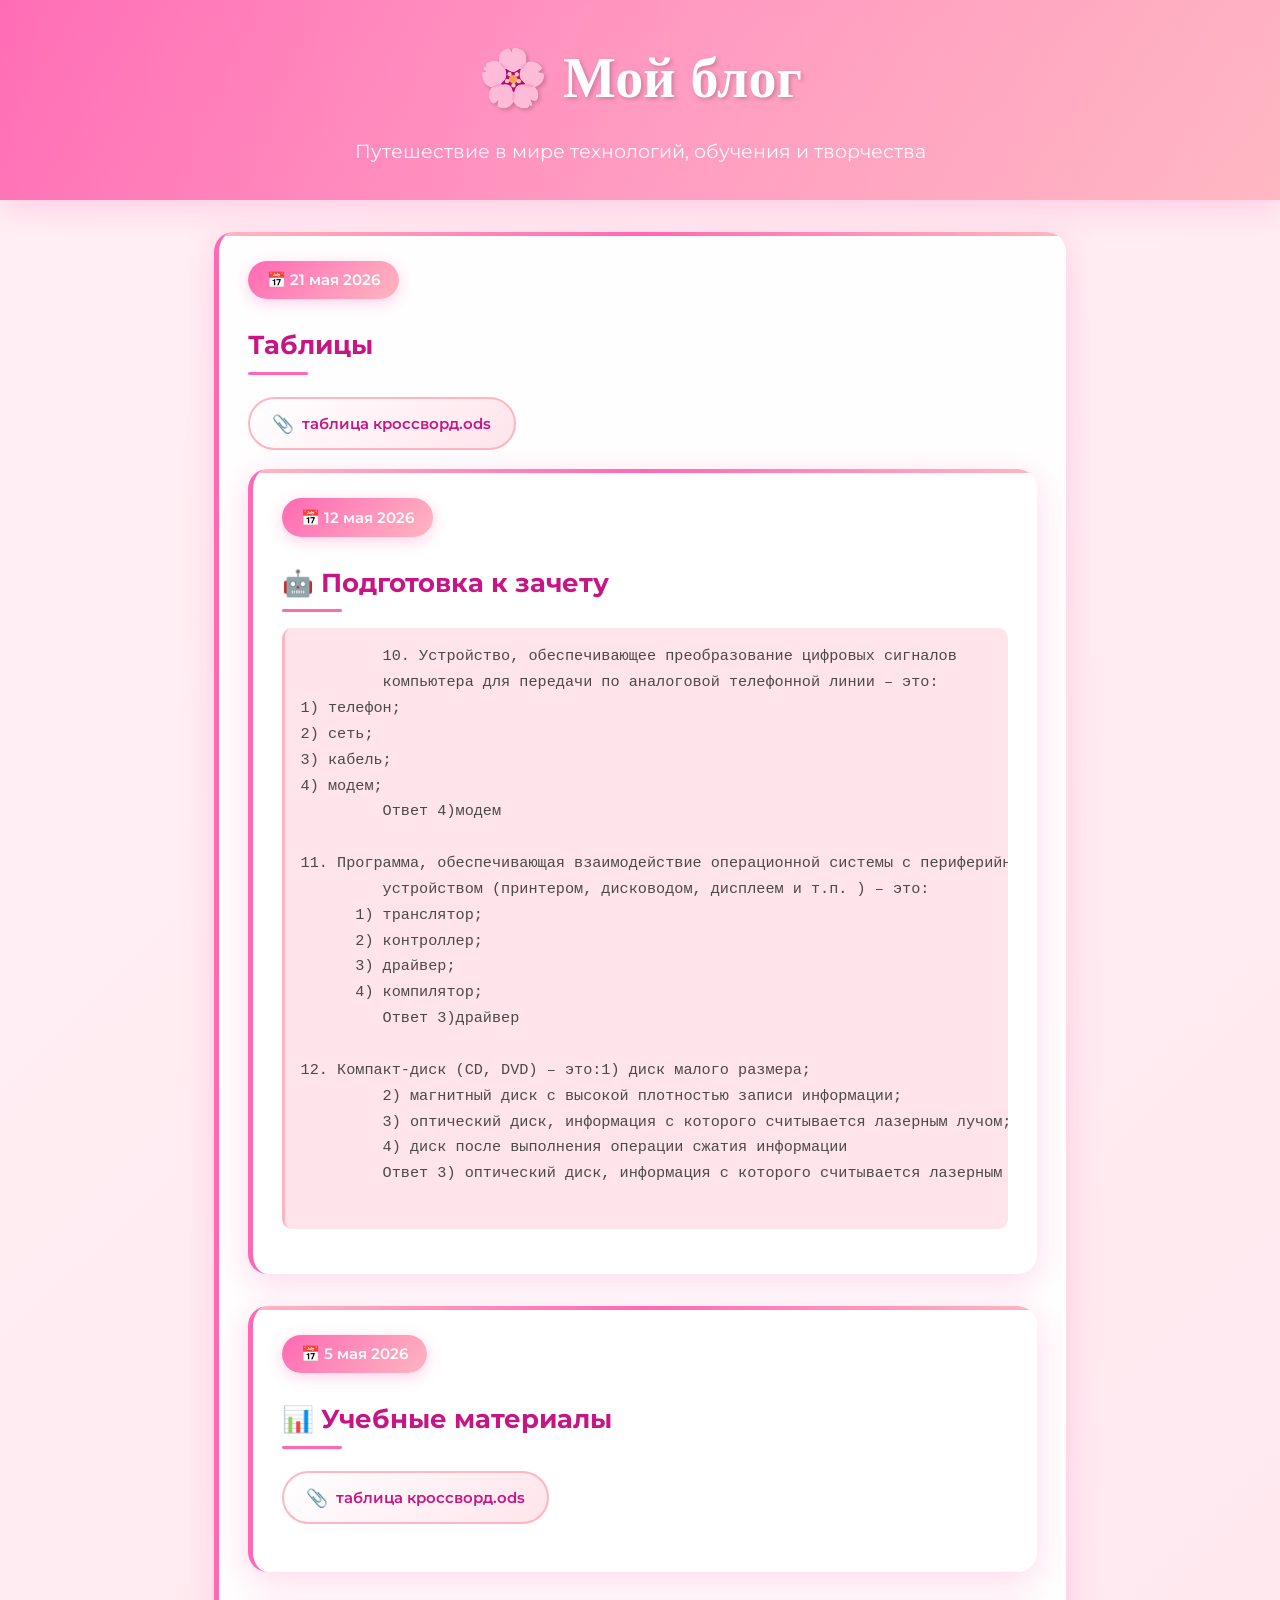
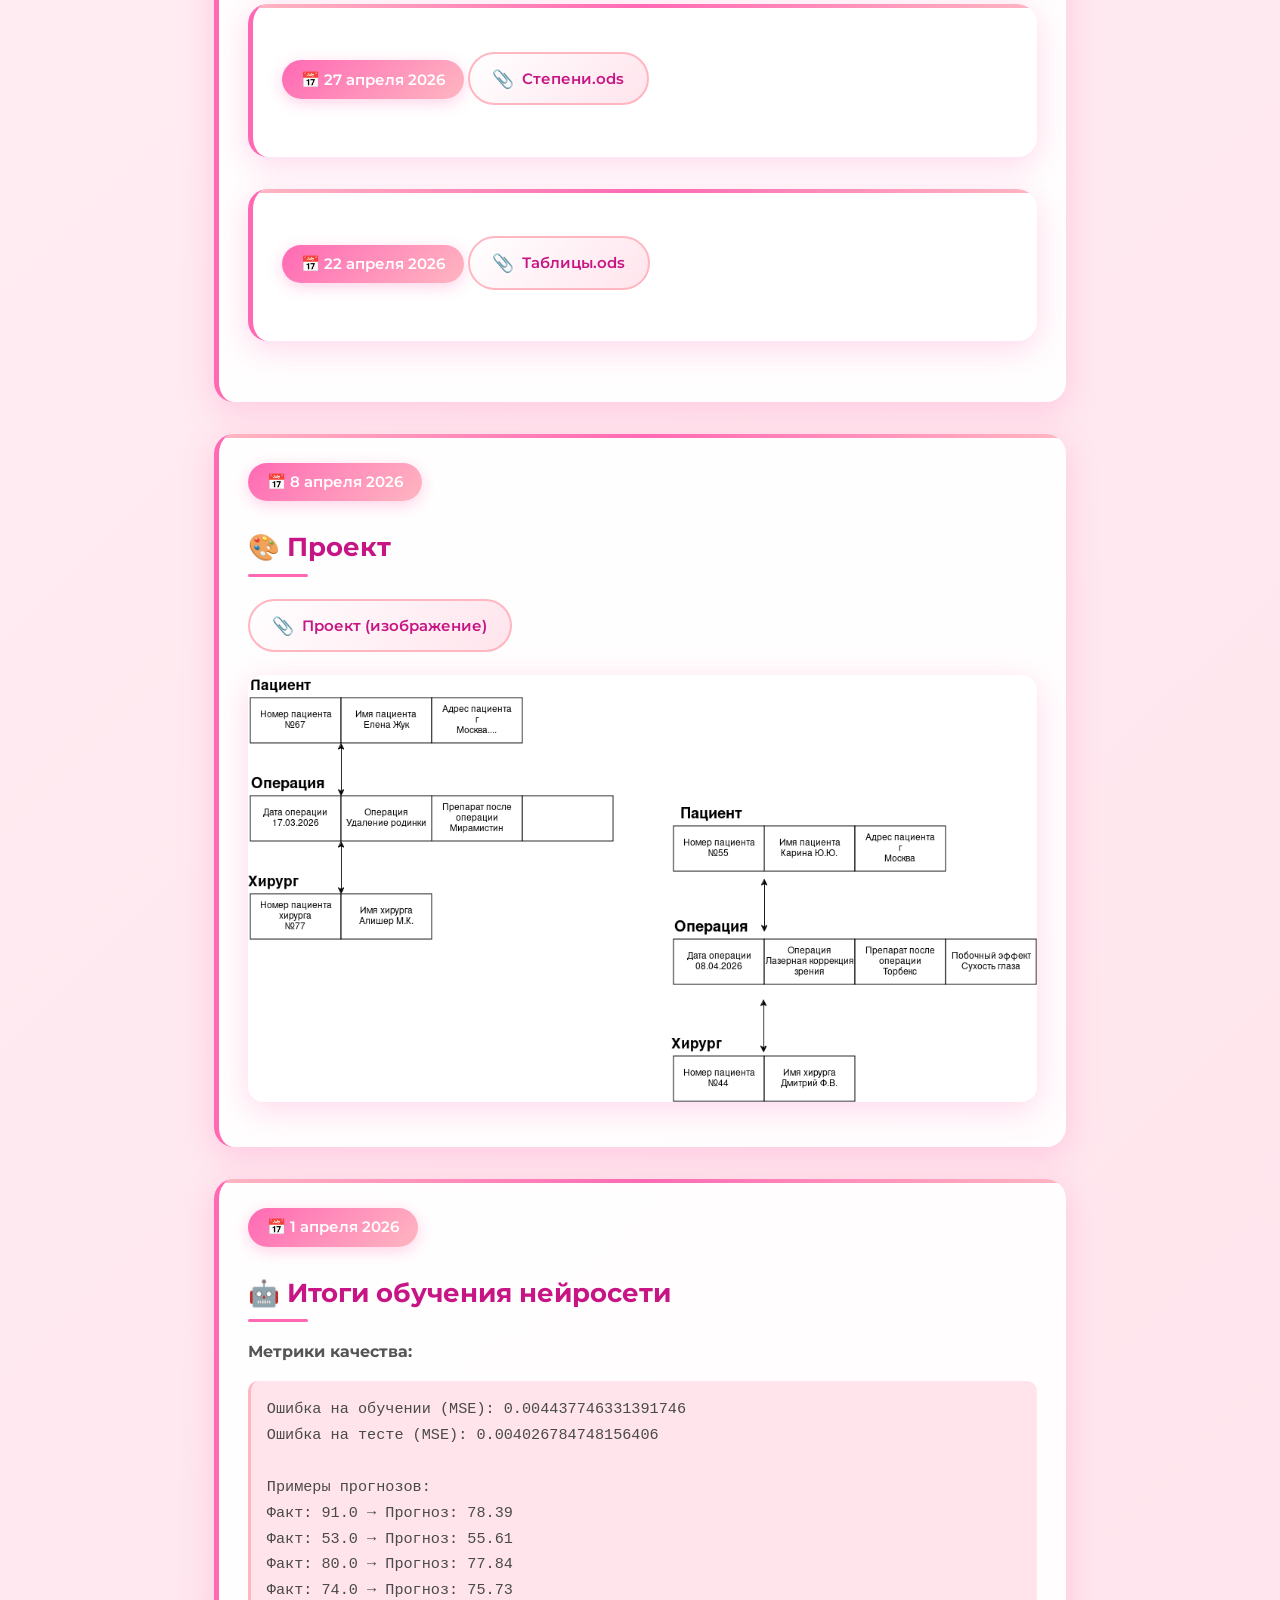
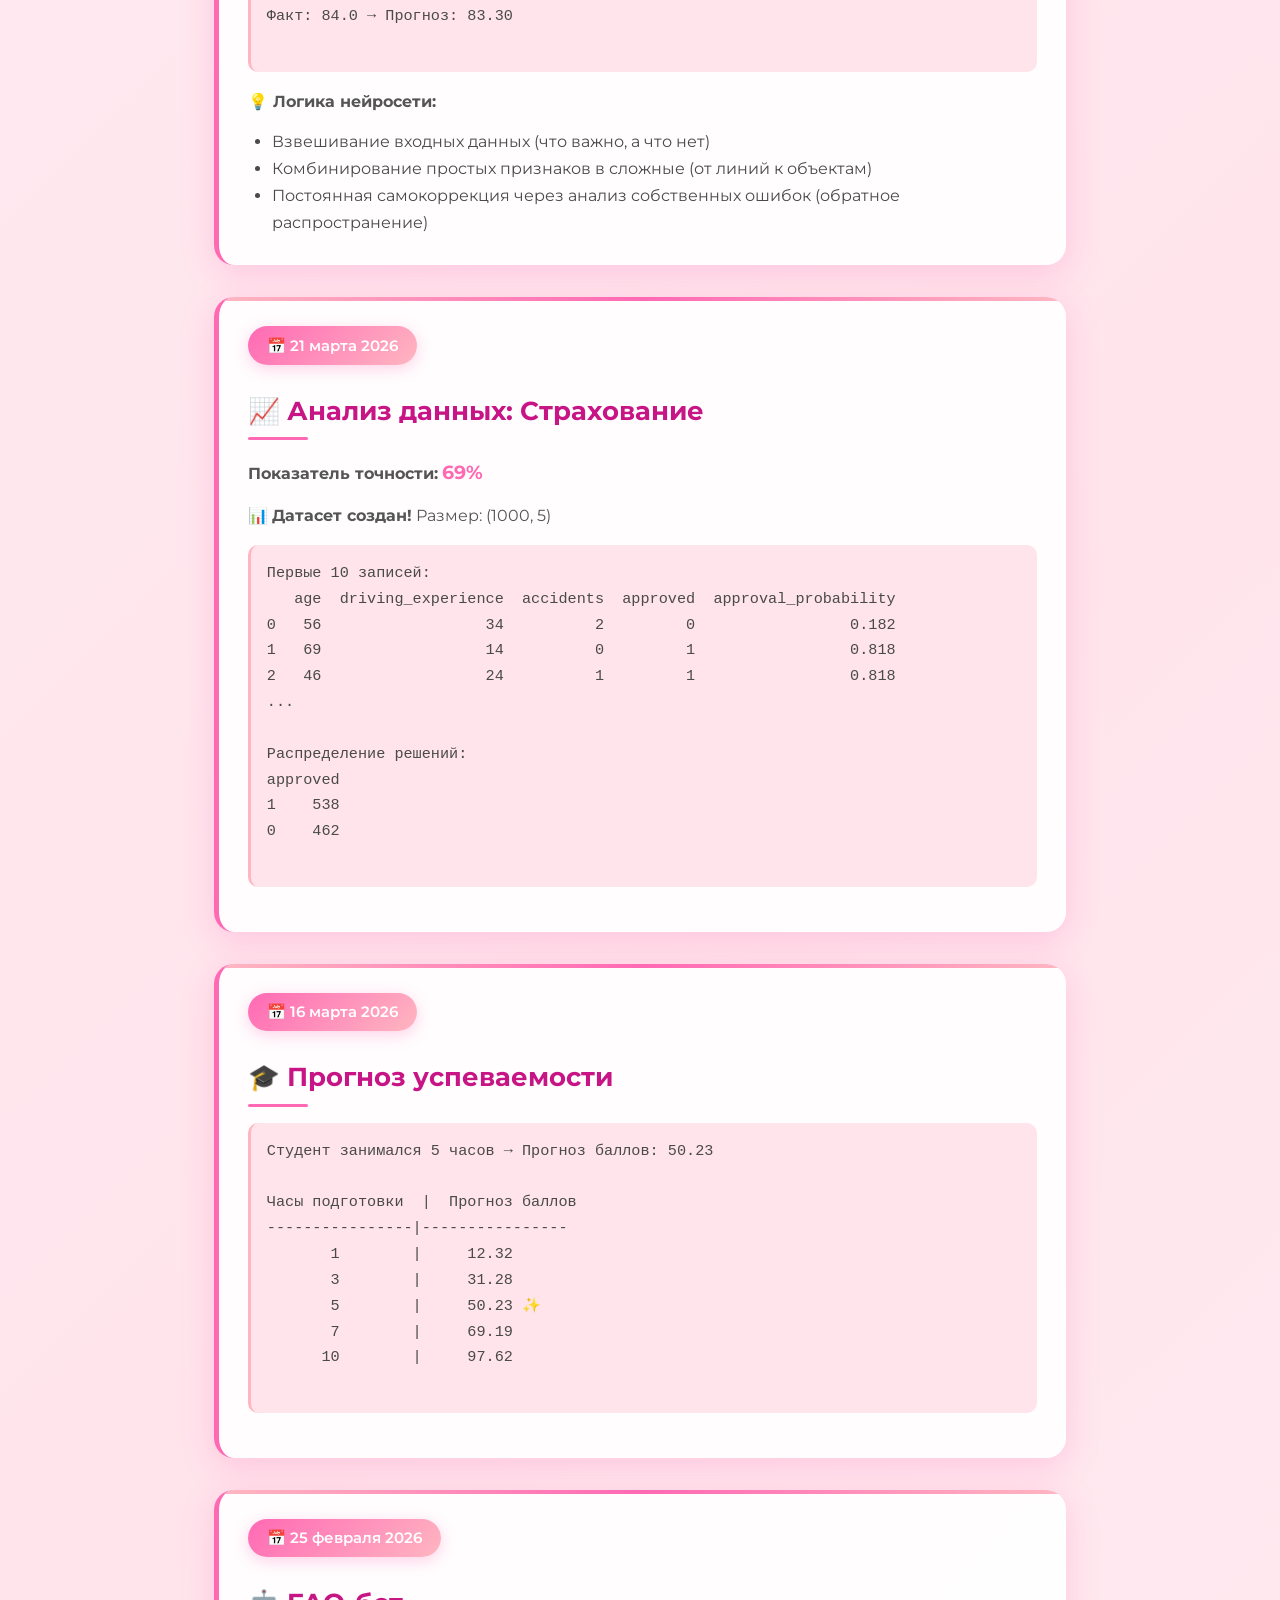
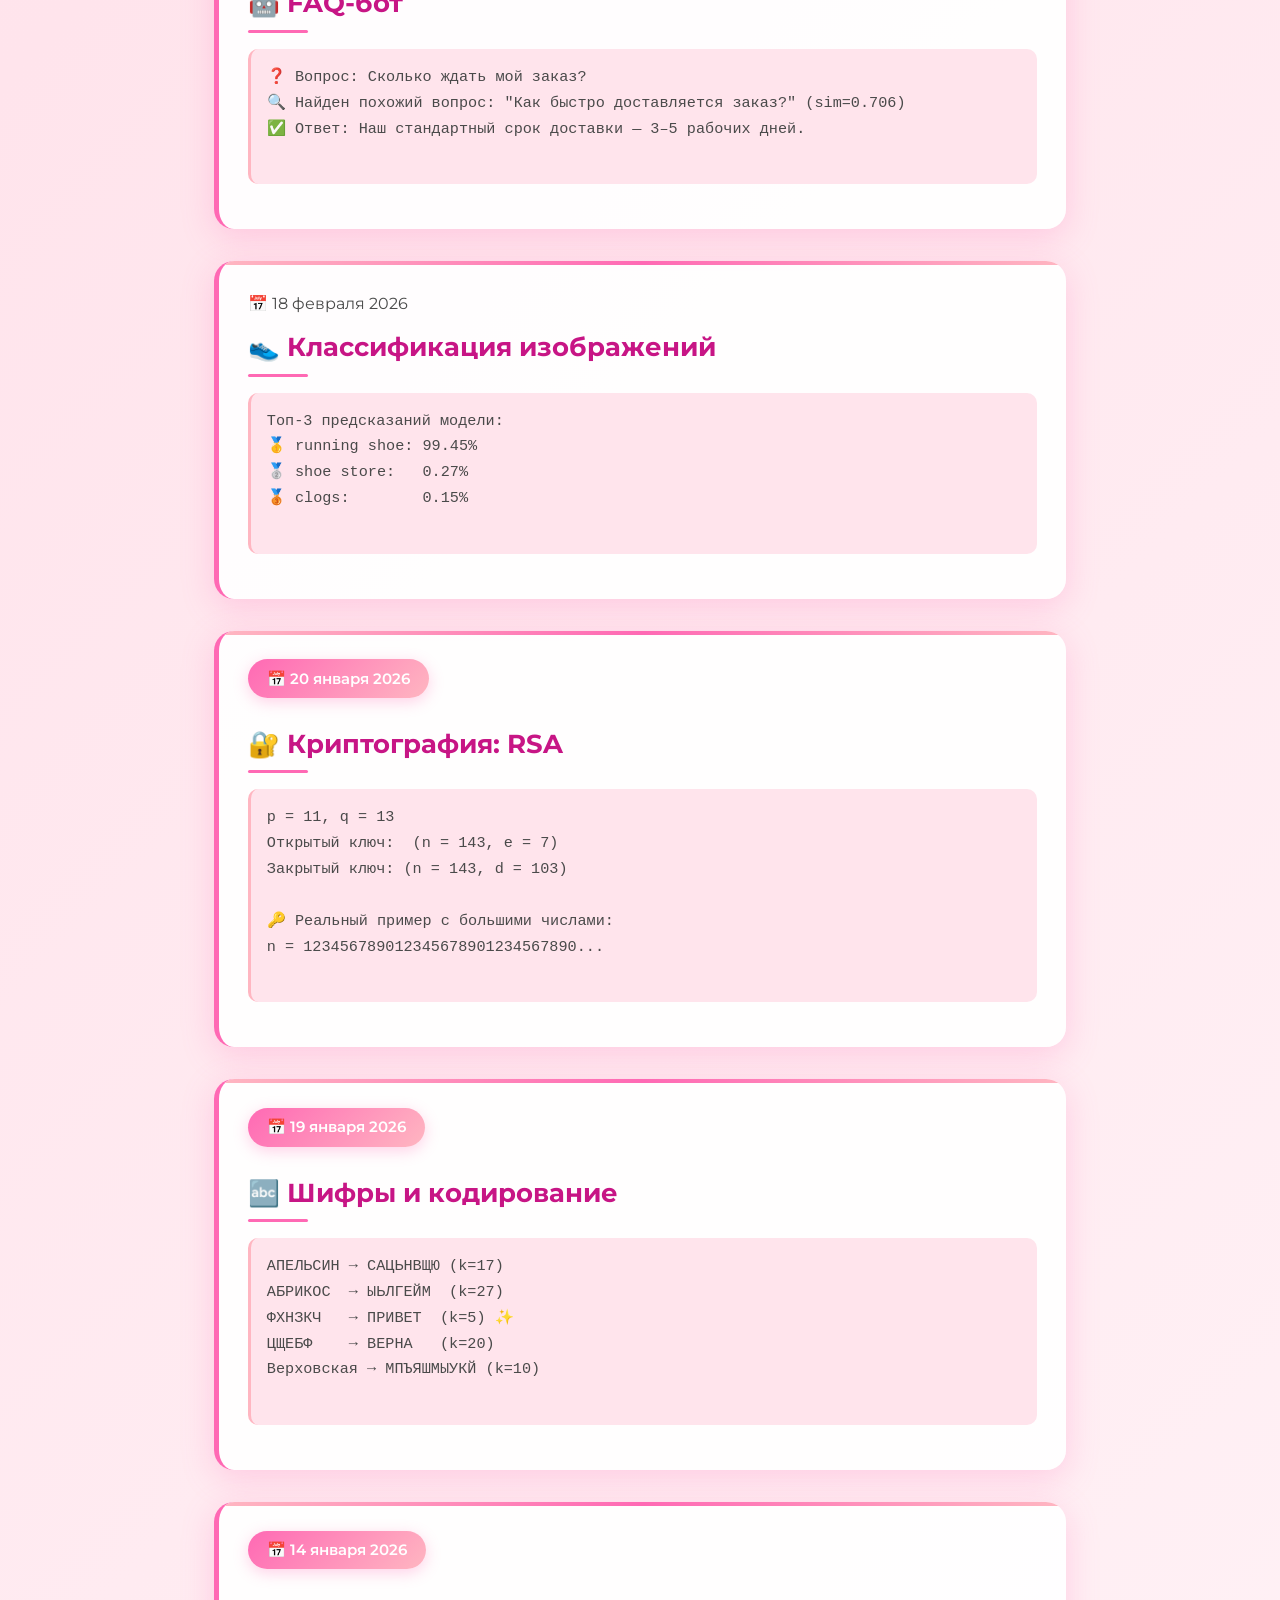
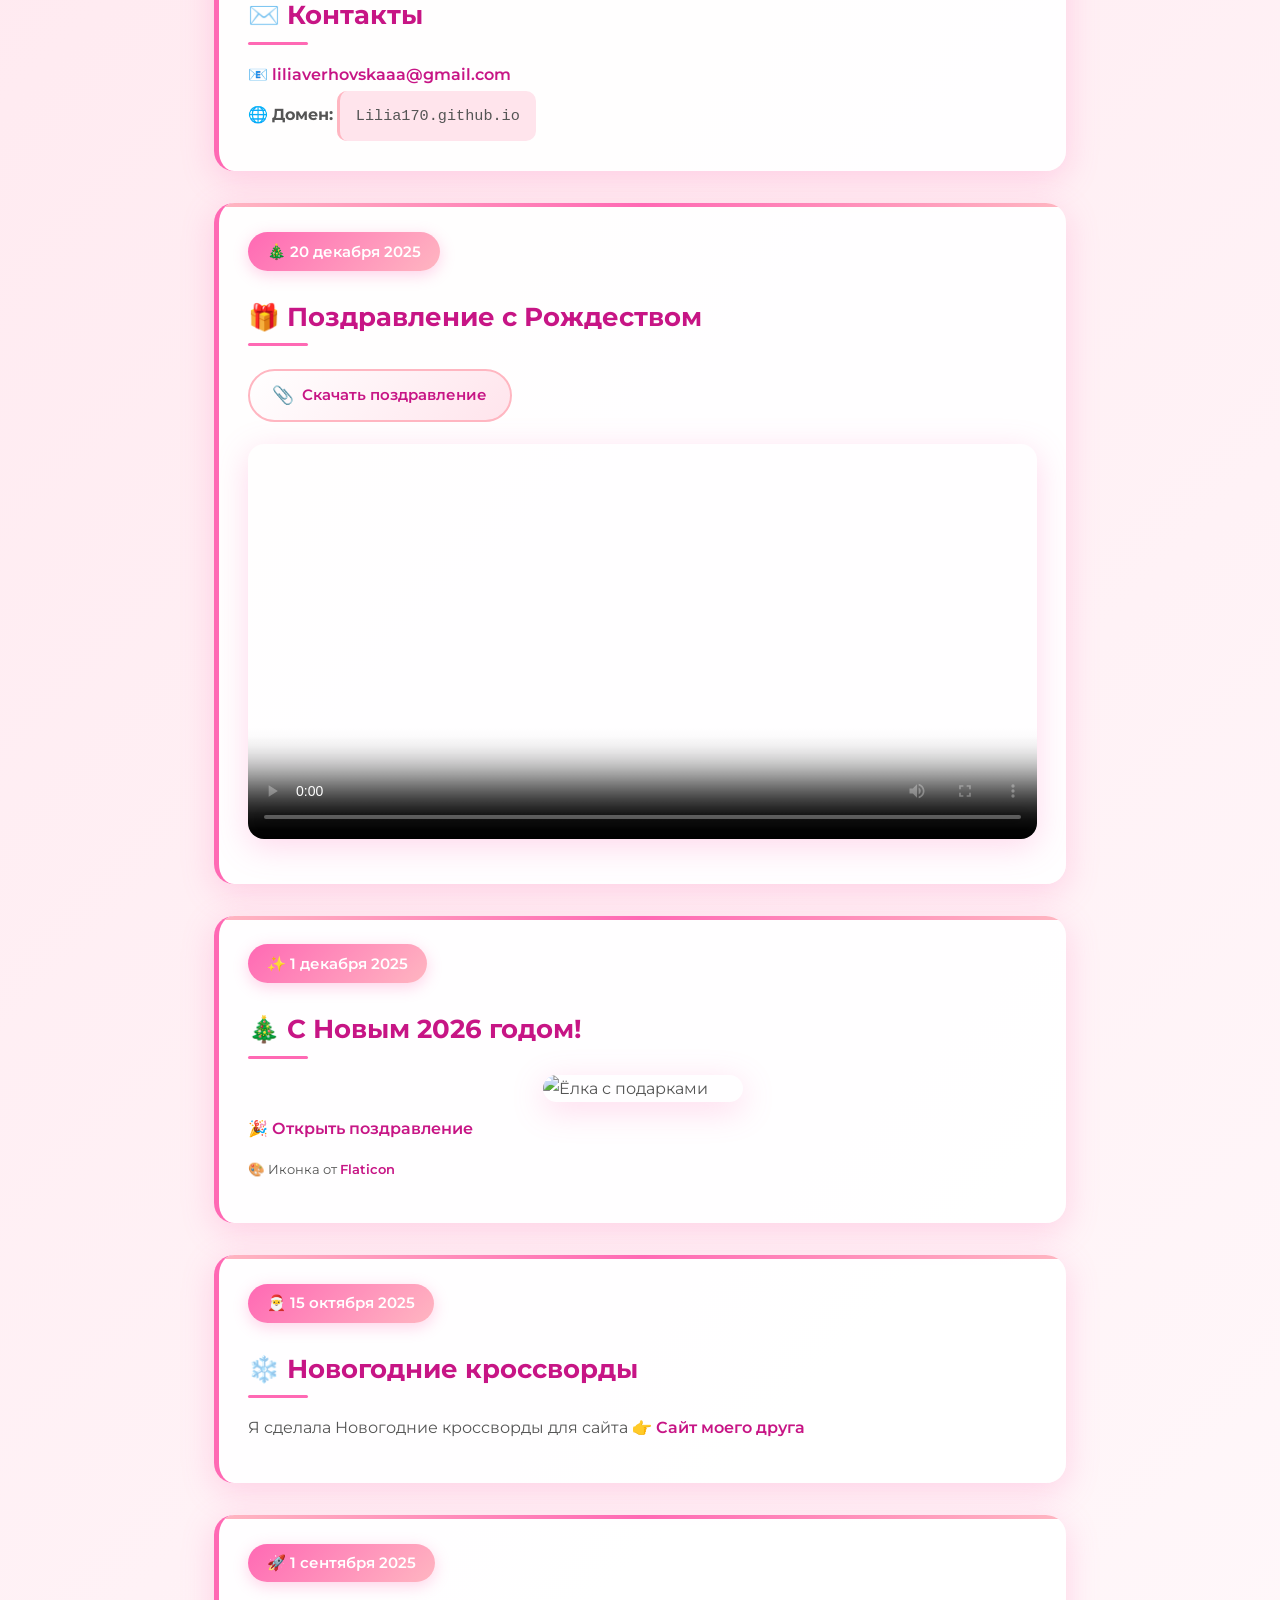
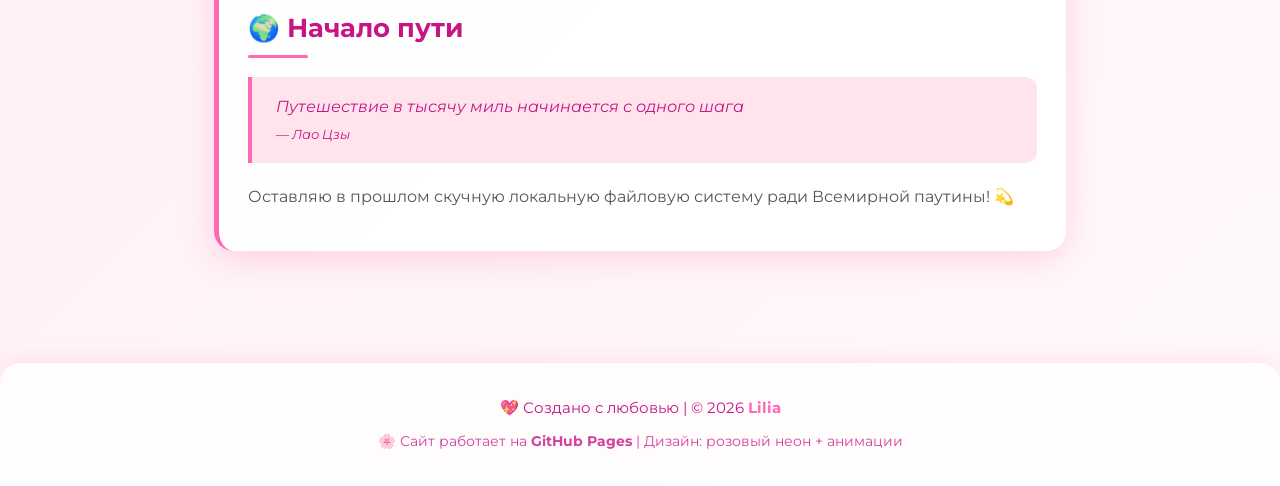
==== index.html @ ddef1dc8 "Update index.html" ====
<!DOCTYPE html>
<html lang="ru">
<head>
  <meta charset="UTF-8">
  <meta name="viewport" content="width=device-width, initial-scale=1.0">
  <title>🌸 Мой блог | Lilia</title>
  <link href="https://fonts.googleapis.com/css2?family=Montserrat:wght@400;600;700&family=Dancing+Script:wght@600&display=swap" rel="stylesheet">
  <style>
    :root {
      --pink-light: #fff0f5;
      --pink-soft: #ffe4ec;
      --pink-main: #ffb6c1;
      --pink-deep: #ff69b4;
      --pink-dark: #c71585;
      --text-dark: #4a4a4a;
      --text-light: #fff;
      --shadow: 0 8px 32px rgba(255, 105, 180, 0.25);
      --shadow-hover: 0 12px 40px rgba(255, 105, 180, 0.4);
      --transition: all 0.4s cubic-bezier(0.175, 0.885, 0.32, 1.275);
    }

    * {
      margin: 0;
      padding: 0;
      box-sizing: border-box;
    }

    body {
      font-family: 'Montserrat', sans-serif;
      background: linear-gradient(135deg, var(--pink-light) 0%, var(--pink-soft) 50%, #fff9fb 100%);
      color: var(--text-dark);
      line-height: 1.7;
      padding: 0;
      overflow-x: hidden;
      position: relative;
    }

    /* Анимированные частицы на фоне */
    .particles {
      position: fixed;
      top: 0;
      left: 0;
      width: 100%;
      height: 100%;
      pointer-events: none;
      z-index: -1;
      overflow: hidden;
    }

    .particle {
      position: absolute;
      width: 10px;
      height: 10px;
      background: rgba(255, 105, 180, 0.3);
      border-radius: 50%;
      animation: float 15s infinite linear;
      opacity: 0.6;
    }

    @keyframes float {
      0% {
        transform: translateY(100vh) translateX(0) rotate(0deg);
        opacity: 0;
      }
      10% {
        opacity: 0.6;
      }
      90% {
        opacity: 0.6;
      }
      100% {
        transform: translateY(-100px) translateX(100px) rotate(720deg);
        opacity: 0;
      }
    }

    /* Шапка сайта */
    header {
      background: linear-gradient(120deg, var(--pink-deep), var(--pink-main));
      color: var(--text-light);
      padding: 2rem 1rem;
      text-align: center;
      position: relative;
      overflow: hidden;
      box-shadow: var(--shadow);
      margin-bottom: 2rem;
      animation: slideDown 0.8s ease-out;
    }

    @keyframes slideDown {
      from {
        opacity: 0;
        transform: translateY(-50px);
      }
      to {
        opacity: 1;
        transform: translateY(0);
      }
    }

    header::before {
      content: "";
      position: absolute;
      top: -50%;
      left: -50%;
      width: 200%;
      height: 200%;
      background: radial-gradient(circle, rgba(255,255,255,0.1) 0%, transparent 70%);
      animation: rotate 20s linear infinite;
    }

    @keyframes rotate {
      from { transform: rotate(0deg); }
      to { transform: rotate(360deg); }
    }

    header h1 {
      font-family: 'Dancing Script', cursive;
      font-size: 3.5rem;
      margin-bottom: 0.5rem;
      text-shadow: 2px 2px 4px rgba(0,0,0,0.2);
      position: relative;
      z-index: 2;
      animation: pulse 2s infinite;
    }

    @keyframes pulse {
      0%, 100% { transform: scale(1); }
      50% { transform: scale(1.03); }
    }

    header p {
      font-size: 1.2rem;
      opacity: 0.95;
      position: relative;
      z-index: 2;
    }

    /* Контейнер */
    .container {
      max-width: 900px;
      margin: 0 auto;
      padding: 0 1.5rem 3rem;
    }

    /* Карточки постов */
    .post {
      background: rgba(255, 255, 255, 0.92);
      border-radius: 20px;
      padding: 1.8rem;
      margin-bottom: 2rem;
      box-shadow: var(--shadow);
      transition: var(--transition);
      border-left: 5px solid var(--pink-deep);
      position: relative;
      overflow: hidden;
      animation: fadeInUp 0.6s ease-out both;
    }

    .post:hover {
      transform: translateY(-8px) scale(1.01);
      box-shadow: var(--shadow-hover);
    }

    .post::before {
      content: "";
      position: absolute;
      top: 0;
      left: 0;
      right: 0;
      height: 4px;
      background: linear-gradient(90deg, var(--pink-main), var(--pink-deep), var(--pink-main));
      animation: shimmer 3s infinite;
    }

    @keyframes shimmer {
      0% { transform: translateX(-100%); }
      100% { transform: translateX(100%); }
    }

    @keyframes fadeInUp {
      from {
        opacity: 0;
        transform: translateY(30px);
      }
      to {
        opacity: 1;
        transform: translateY(0);
      }
    }

    .post-date {
      display: inline-block;
      background: linear-gradient(135deg, var(--pink-deep), var(--pink-main));
      color: white;
      padding: 0.4rem 1.2rem;
      border-radius: 50px;
      font-weight: 600;
      font-size: 0.95rem;
      margin-bottom: 1rem;
      box-shadow: 0 4px 15px rgba(255, 105, 180, 0.3);
      animation: bounceIn 0.5s ease-out;
    }

    @keyframes bounceIn {
      0% { transform: scale(0.8); opacity: 0; }
      50% { transform: scale(1.05); }
      100% { transform: scale(1); opacity: 1; }
    }

    .post h2 {
      color: var(--pink-dark);
      margin: 0.5rem 0 1rem;
      font-size: 1.6rem;
      position: relative;
      padding-bottom: 0.5rem;
    }

    .post h2::after {
      content: "";
      position: absolute;
      bottom: 0;
      left: 0;
      width: 60px;
      height: 3px;
      background: var(--pink-deep);
      border-radius: 3px;
    }

    .post p {
      margin: 0.8rem 0;
      color: #555;
    }

    .post pre, .post code {
      background: var(--pink-soft);
      padding: 1rem;
      border-radius: 10px;
      overflow-x: auto;
      font-family: 'Courier New', monospace;
      font-size: 0.95rem;
      border-left: 3px solid var(--pink-main);
      margin: 1rem 0;
    }

    /* Ссылки */
    a {
      color: var(--pink-dark);
      text-decoration: none;
      font-weight: 600;
      position: relative;
      transition: var(--transition);
      display: inline-block;
    }

    a::after {
      content: "";
      position: absolute;
      bottom: -2px;
      left: 0;
      width: 0;
      height: 2px;
      background: var(--pink-deep);
      transition: var(--transition);
      border-radius: 2px;
    }

    a:hover {
      color: var(--pink-deep);
      transform: translateX(3px);
    }

    a:hover::after {
      width: 100%;
    }

    /* Кнопки и файлы */
    .file-link {
      display: inline-flex;
      align-items: center;
      gap: 8px;
      background: linear-gradient(135deg, #fff, var(--pink-soft));
      padding: 0.6rem 1.4rem;
      border-radius: 50px;
      margin: 0.4rem 0.3rem 0.4rem 0;
      border: 2px solid var(--pink-main);
      transition: var(--transition);
      font-size: 0.95rem;
    }

    .file-link:hover {
      background: var(--pink-deep);
      color: white;
      transform: translateY(-3px) scale(1.03);
      border-color: var(--pink-dark);
      box-shadow: 0 6px 20px rgba(255, 105, 180, 0.4);
    }

    .file-link::before {
      content: "📎";
      font-size: 1.1rem;
    }

    /* Видео и изображения */
    video, img {
      max-width: 100%;
      border-radius: 16px;
      margin: 1rem 0;
      box-shadow: var(--shadow);
      transition: var(--transition);
      display: block;
    }

    video:hover, img:hover {
      transform: scale(1.02);
      box-shadow: var(--shadow-hover);
    }

    /* Цитаты */
    blockquote {
      border-left: 4px solid var(--pink-deep);
      padding: 1rem 1.5rem;
      margin: 1.2rem 0;
      background: var(--pink-soft);
      border-radius: 0 12px 12px 0;
      font-style: italic;
      color: var(--pink-dark);
      position: relative;
    }

    blockquote::before {
      content: """;
      font-family: 'Dancing Script', cursive;
      font-size: 4rem;
      position: absolute;
      top: -20px;
      left: 10px;
      color: rgba(255, 105, 180, 0.2);
      line-height: 1;
    }

    /* Футер */
    footer {
      text-align: center;
      padding: 2rem;
      margin-top: 2rem;
      color: var(--pink-dark);
      font-size: 0.95rem;
      background: rgba(255, 255, 255, 0.7);
      border-radius: 20px 20px 0 0;
      box-shadow: 0 -4px 20px rgba(255, 105, 180, 0.15);
    }

    footer a {
      color: var(--pink-deep);
      font-weight: 700;
    }

    /* Анимация при загрузке */
    .loading {
      position: fixed;
      top: 0;
      left: 0;
      width: 100%;
      height: 100%;
      background: linear-gradient(135deg, var(--pink-light), var(--pink-soft));
      display: flex;
      justify-content: center;
      align-items: center;
      z-index: 1000;
      transition: opacity 0.5s ease-out;
    }

    .loading.hidden {
      opacity: 0;
      pointer-events: none;
    }

    .loader {
      width: 60px;
      height: 60px;
      border: 5px solid rgba(255, 105, 180, 0.2);
      border-top: 5px solid var(--pink-deep);
      border-radius: 50%;
      animation: spin 1s linear infinite;
    }

    @keyframes spin {
      0% { transform: rotate(0deg); }
      100% { transform: rotate(360deg); }
    }

    /* Адаптивность */
    @media (max-width: 768px) {
      header h1 {
        font-size: 2.5rem;
      }
      
      .post {
        padding: 1.4rem;
        margin: 1rem;
      }
      
      .container {
        padding: 0 1rem 2rem;
      }
      
      .file-link {
        display: block;
        margin: 0.5rem 0;
        width: fit-content;
      }
    }

    /* Эффект параллакса для заголовка */
    @media (min-width: 769px) {
      header {
        background-attachment: fixed;
      }
    }

    /* Стили для кода и таблиц */
    table {
      width: 100%;
      border-collapse: collapse;
      margin: 1rem 0;
      background: white;
      border-radius: 10px;
      overflow: hidden;
      box-shadow: 0 4px 15px rgba(0,0,0,0.08);
    }
    
    th, td {
      padding: 0.8rem;
      text-align: left;
      border-bottom: 1px solid var(--pink-soft);
    }
    
    th {
      background: linear-gradient(135deg, var(--pink-main), var(--pink-deep));
      color: white;
      font-weight: 600;
    }
    
    tr:hover {
      background: var(--pink-soft);
    }
  </style>
</head>
<body>
  <!-- Анимированные частицы -->
  <div class="particles" id="particles"></div>
  
  <!-- Экран загрузки -->
  <div class="loading" id="loading">
    <div class="loader"></div>
  </div>

  <!-- Шапка -->
  <header>
    <h1>🌸 Мой блог</h1>
    <p>Путешествие в мире технологий, обучения и творчества</p>
  </header>

  <!-- Основной контент -->
  <div class="container">
 <!-- Пост: 21  мая -->
<article class="post">
      <span class="post-date">📅 21 мая 2026</span>
     <h2>Таблицы</h2>
  <p> <a href="" class="file-link">таблица кроссворд.ods</a><br> </p>

     <!-- Пост: 12  мая -->
<article class="post">
      <span class="post-date">📅 12 мая 2026</span>
      <h2>🤖 Подготовка к зачету </h2>
       <pre>
         10. Устройство, обеспечивающее преобразование цифровых сигналов 
         компьютера для передачи по аналоговой телефонной линии – это:         
1) телефон;
2) сеть; 
3) кабель; 
4) модем; 
         Ответ 4)модем

11. Программа, обеспечивающая взаимодействие операционной системы с периферийным 
         устройством (принтером, дисководом, дисплеем и т.п. ) – это:
      1) транслятор; 
      2) контроллер; 
      3) драйвер; 
      4) компилятор; 
         Ответ 3)драйвер

12. Компакт-диск (CD, DVD) – это:1) диск малого размера;
         2) магнитный диск с высокой плотностью записи информации;
         3) оптический диск, информация с которого считывается лазерным лучом; 
         4) диск после выполнения операции сжатия информации
         Ответ 3) оптический диск, информация с которого считывается лазерным лучом;
 </pre>
       </article>
         
    <!-- Пост: 5 мая -->
    <article class="post">
      <span class="post-date">📅 5 мая 2026</span>
      <h2>📊 Учебные материалы</h2>
      <p>
        <a href="таблицв кроссворд.ods" class="file-link">таблица кроссворд.ods</a><br>
        </p>
        </article>
    
        <!-- Пост: 27 апреля -->
        <article class="post">
          <p>
           <span class="post-date">📅 27 апреля 2026</span>
        <a href="Степени.ods" class="file-link">Степени.ods</a><br>
          </p>
          </article>
    
         <!-- Пост: 22 апреля -->
          <article class="post">
            <p>
        <span class="post-date">📅 22 апреля 2026</span>
        <a href="Таблицы.ods" class="file-link">Таблицы.ods</a>
            </p>
            </article>
      </p>
    </article>

    <!-- Пост: 8 апреля -->
    <article class="post">
      <span class="post-date">📅 8 апреля 2026</span>
      <h2>🎨 Проект</h2>
      <p>
        <a href="pac.png" class="file-link">Проект (изображение)</a>
      </p>
      <img src="pac.png" alt="Проект" onerror="this.style.display='none'; this.nextElementSibling.style.display='block'">
      <p style="display:none; color: #888; font-style: italic;">*Изображение не загружено*</p>
    </article>

    <!-- Пост: 1 апреля -->
    <article class="post">
      <span class="post-date">📅 1 апреля 2026</span>
      <h2>🤖 Итоги обучения нейросети</h2>
      <p><strong>Метрики качества:</strong></p>
      <pre>
Ошибка на обучении (MSE): 0.004437746331391746
Ошибка на тесте (MSE): 0.004026784748156406

Примеры прогнозов:
Факт: 91.0 → Прогноз: 78.39
Факт: 53.0 → Прогноз: 55.61
Факт: 80.0 → Прогноз: 77.84
Факт: 74.0 → Прогноз: 75.73
Факт: 84.0 → Прогноз: 83.30
      </pre>
      <p><strong>💡 Логика нейросети:</strong></p>
      <ul style="margin-left: 1.5rem; margin-top: 0.5rem;">
        <li>Взвешивание входных данных (что важно, а что нет)</li>
        <li>Комбинирование простых признаков в сложные (от линий к объектам)</li>
        <li>Постоянная самокоррекция через анализ собственных ошибок (обратное распространение)</li>
      </ul>
    </article>

    <!-- Пост: 21 марта -->
    <article class="post">
      <span class="post-date">📅 21 марта 2026</span>
      <h2>📈 Анализ данных: Страхование</h2>
      <p><strong>Показатель точности:</strong> <span style="color: var(--pink-deep); font-weight: bold; font-size: 1.2rem;">69%</span></p>
      <p>📊 <strong>Датасет создан!</strong> Размер: (1000, 5)</p>
      <pre>
Первые 10 записей:
   age  driving_experience  accidents  approved  approval_probability
0   56                  34          2         0                 0.182
1   69                  14          0         1                 0.818
2   46                  24          1         1                 0.818
...

Распределение решений:
approved
1    538
0    462
      </pre>
    </article>

    <!-- Пост: 16 марта -->
    <article class="post">
      <span class="post-date">📅 16 марта 2026</span>
      <h2>🎓 Прогноз успеваемости</h2>
      <pre>
Студент занимался 5 часов → Прогноз баллов: 50.23

Часы подготовки  |  Прогноз баллов
----------------|----------------
       1        |     12.32
       3        |     31.28
       5        |     50.23 ✨
       7        |     69.19
      10        |     97.62
      </pre>
    </article>

    <!-- Пост: 25 февраля -->
    <article class="post">
      <span class="post-date">📅 25 февраля 2026</span>
      <h2>🤖 FAQ-бот</h2>
      <pre>
❓ Вопрос: Сколько ждать мой заказ?
🔍 Найден похожий вопрос: "Как быстро доставляется заказ?" (sim=0.706)
✅ Ответ: Наш стандартный срок доставки — 3–5 рабочих дней.
      </pre>
    </article>

    <!-- Пост: 18 февраля -->
    <article class="post">
      <span class="="post-date">📅 18 февраля 2026</span>
      <h2>👟 Классификация изображений</h2>
      <pre>
Топ-3 предсказаний модели:
🥇 running shoe: 99.45%
🥈 shoe store:   0.27%
🥉 clogs:        0.15%
      </pre>
    </article>

    <!-- Пост: 20 января -->
    <article class="post">
      <span class="post-date">📅 20 января 2026</span>
      <h2>🔐 Криптография: RSA</h2>
      <pre>
p = 11, q = 13
Открытый ключ:  (n = 143, e = 7)
Закрытый ключ: (n = 143, d = 103)

🔑 Реальный пример с большими числами:
n = 123456789012345678901234567890...
      </pre>
    </article>

    <!-- Пост: 19 января -->
    <article class="post">
      <span class="post-date">📅 19 января 2026</span>
      <h2>🔤 Шифры и кодирование</h2>
      <pre>
АПЕЛЬСИН → САЦЬНВЩЮ (k=17)
АБРИКОС  → ЫЬЛГЕЙМ  (k=27)
ФХНЗКЧ   → ПРИВЕТ  (k=5) ✨
ЦЩЕБФ    → ВЕРНА   (k=20)
Верховская → МПЪЯШМЫУКЙ (k=10)
      </pre>
    </article>

    <!-- Пост: 14 января -->
    <article class="post">
      <span class="post-date">📅 14 января 2026</span>
      <h2>✉️ Контакты</h2>
      <p>
        📧 <a href="mailto:liliaverhovskaaa@gmail.com">liliaverhovskaaa@gmail.com</a>
      </p>
      <p>🌐 <strong>Домен:</strong> <code>Lilia170.github.io</code></p>
    </article>

    <!-- Пост: 20 декабря -->
    <article class="post">
      <span class="post-date">🎄 20 декабря 2025</span>
      <h2>🎁 Поздравление с Рождеством</h2>
      <p>
        <a href="kldla.odt" class="file-link">Скачать поздравление</a>
      </p>
      <video width="100%" controls poster="https://via.placeholder.com/800x450/ffb6c1/ffffff?text=🎬+Видео+поздравление">
        <source src="vdeo.mp4" type="video/mp4">
        Ваш браузер не поддерживает видео.
      </video>
    </article>

    <!-- Пост: 1 декабря -->
    <article class="post">
      <span class="post-date">✨ 1 декабря 2025</span>
      <h2>🎄 С Новым 2026 годом!</h2>
      <p>
        <img src="https://cdn-icons-png.flaticon.com/512/2445/2445094.png" alt="Ёлка с подарками" width="200" loading="lazy" style="margin: 0 auto;">
      </p>
      <p>
        🎉 <a href="Congratulations2026.html">Открыть поздравление</a>
      </p>
      <p><small>🎨 Иконка от <a href="https://www.flaticon.com/free-icons/christmas-tree" target="_blank">Flaticon</a></small></p>
    </article>

    <!-- Пост: 15 октября -->
    <article class="post">
      <span class="post-date">🎅 15 октября 2025</span>
      <h2>❄️ Новогодние кроссворды</h2>
      <p>
        Я сделала Новогодние кроссворды для сайта 
        <a href="https://github.com/Elena567765/dem.github.io/edit/main/index.html" target="_blank">👉 Сайт моего друга</a>
      </p>
    </article>

    <!-- Пост: 1 сентября -->
    <article class="post">
      <span class="post-date">🚀 1 сентября 2025</span>
      <h2>🌍 Начало пути</h2>
      <blockquote>
        Путешествие в тысячу миль начинается с одного шага <br>
        <small>— Лао Цзы</small>
      </blockquote>
      <p>
        Оставляю в прошлом скучную локальную файловую систему ради Всемирной паутины! 💫
      </p>
    </article>

  </div>

  <!-- Футер -->
  <footer>
    <p>💖 Создано с любовью | © 2026 <a href="https://github.com/Lilia170" target="_blank">Lilia</a></p>
    <p style="margin-top: 0.5rem; font-size: 0.9rem; opacity: 0.8;">
      🌸 Сайт работает на <strong>GitHub Pages</strong> | Дизайн: розовый неон + анимации
    </p>
  </footer>

  <script>
    // Скрыть экран загрузки после загрузки страницы
    window.addEventListener('load', () => {
      setTimeout(() => {
        document.getElementById('loading').classList.add('hidden');
      }, 800);
    });

    // Создание анимированных частиц на фоне
    function createParticles() {
      const container = document.getElementById('particles');
      const particleCount = 25;
      
      for (let i = 0; i < particleCount; i++) {
        const particle = document.createElement('div');
        particle.className = 'particle';
        
        // Случайные параметры
        const size = Math.random() * 12 + 4;
        const posX = Math.random() * 100;
        const delay = Math.random() * 15;
        const duration = Math.random() * 10 + 10;
        
        particle.style.width = `${size}px`;
        particle.style.height = `${size}px`;
        particle.style.left = `${posX}%`;
        particle.style.animationDelay = `${delay}s`;
        particle.style.animationDuration = `${duration}s`;
        particle.style.opacity = Math.random() * 0.5 + 0.2;
        
        container.appendChild(particle);
      }
    }

    // Эффект параллакса для заголовка при скролле
    window.addEventListener('scroll', () => {
      const header = document.querySelector('header');
      const scrolled = window.pageYOffset;
      header.style.transform = `translateY(${scrolled * 0.1}px)`;
      header.style.opacity = 1 - scrolled * 0.002;
    });

    // Инициализация
    document.addEventListener('DOMContentLoaded', () => {
      createParticles();
      
      // Добавляем плавную прокрутку для якорей
      document.querySelectorAll('a[href^="#"]').forEach(anchor => {
        anchor.addEventListener('click', function(e) {
          e.preventDefault();
          document.querySelector(this.getAttribute('href')).scrollIntoView({
            behavior: 'smooth'
          });
        });
      });
    });
  </script>
</body>
</html>
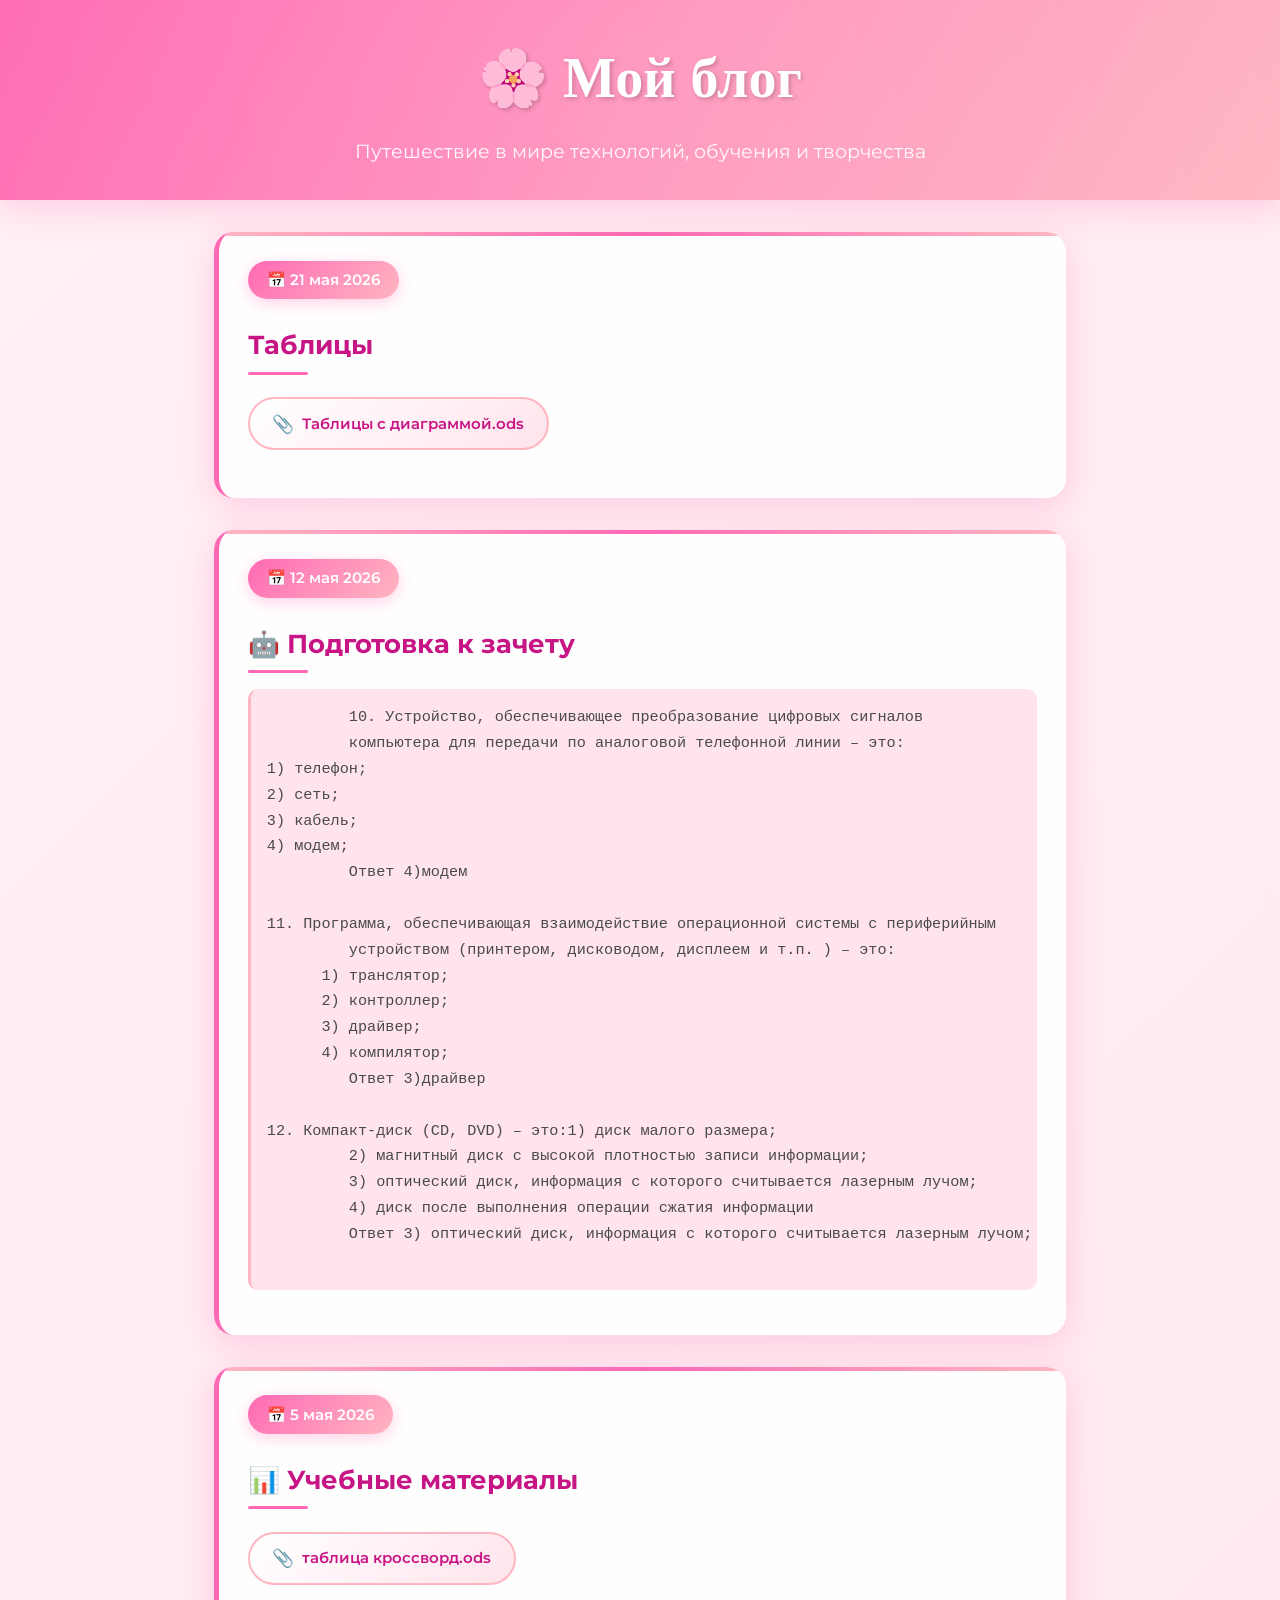
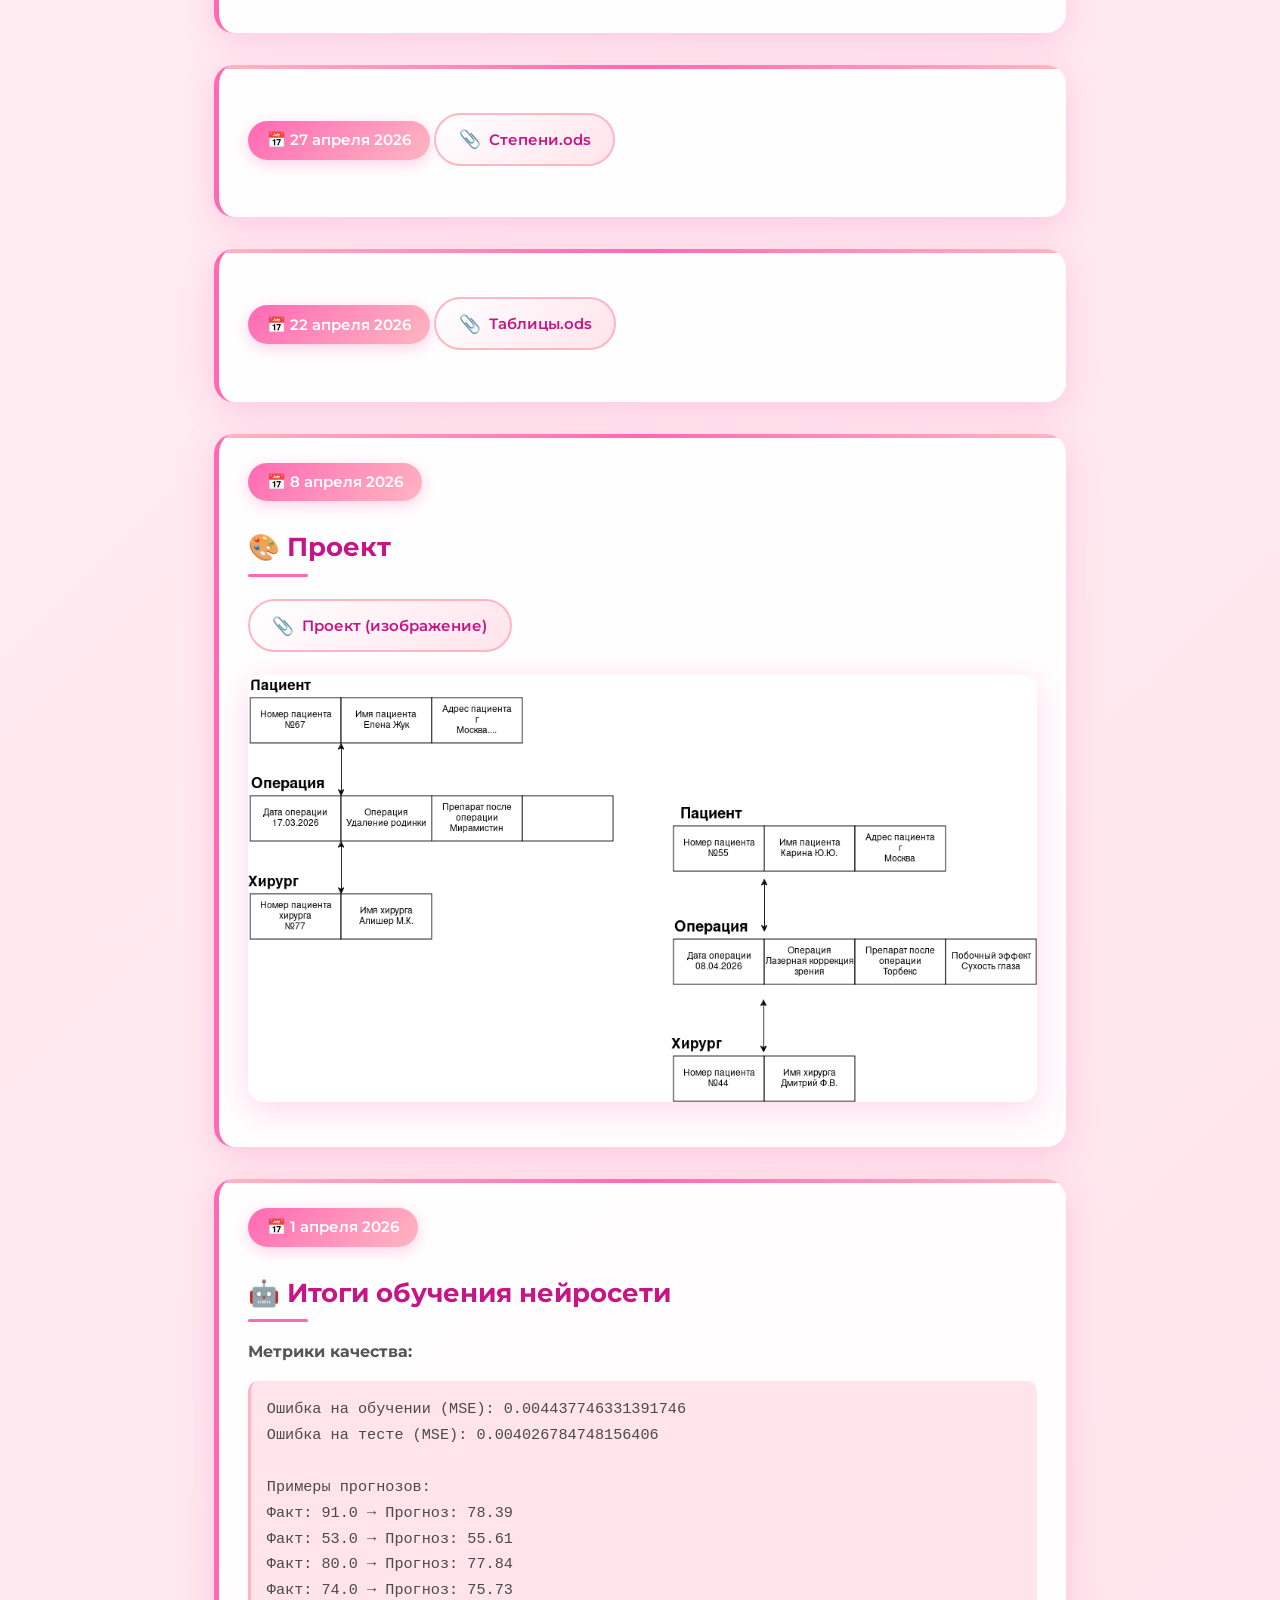
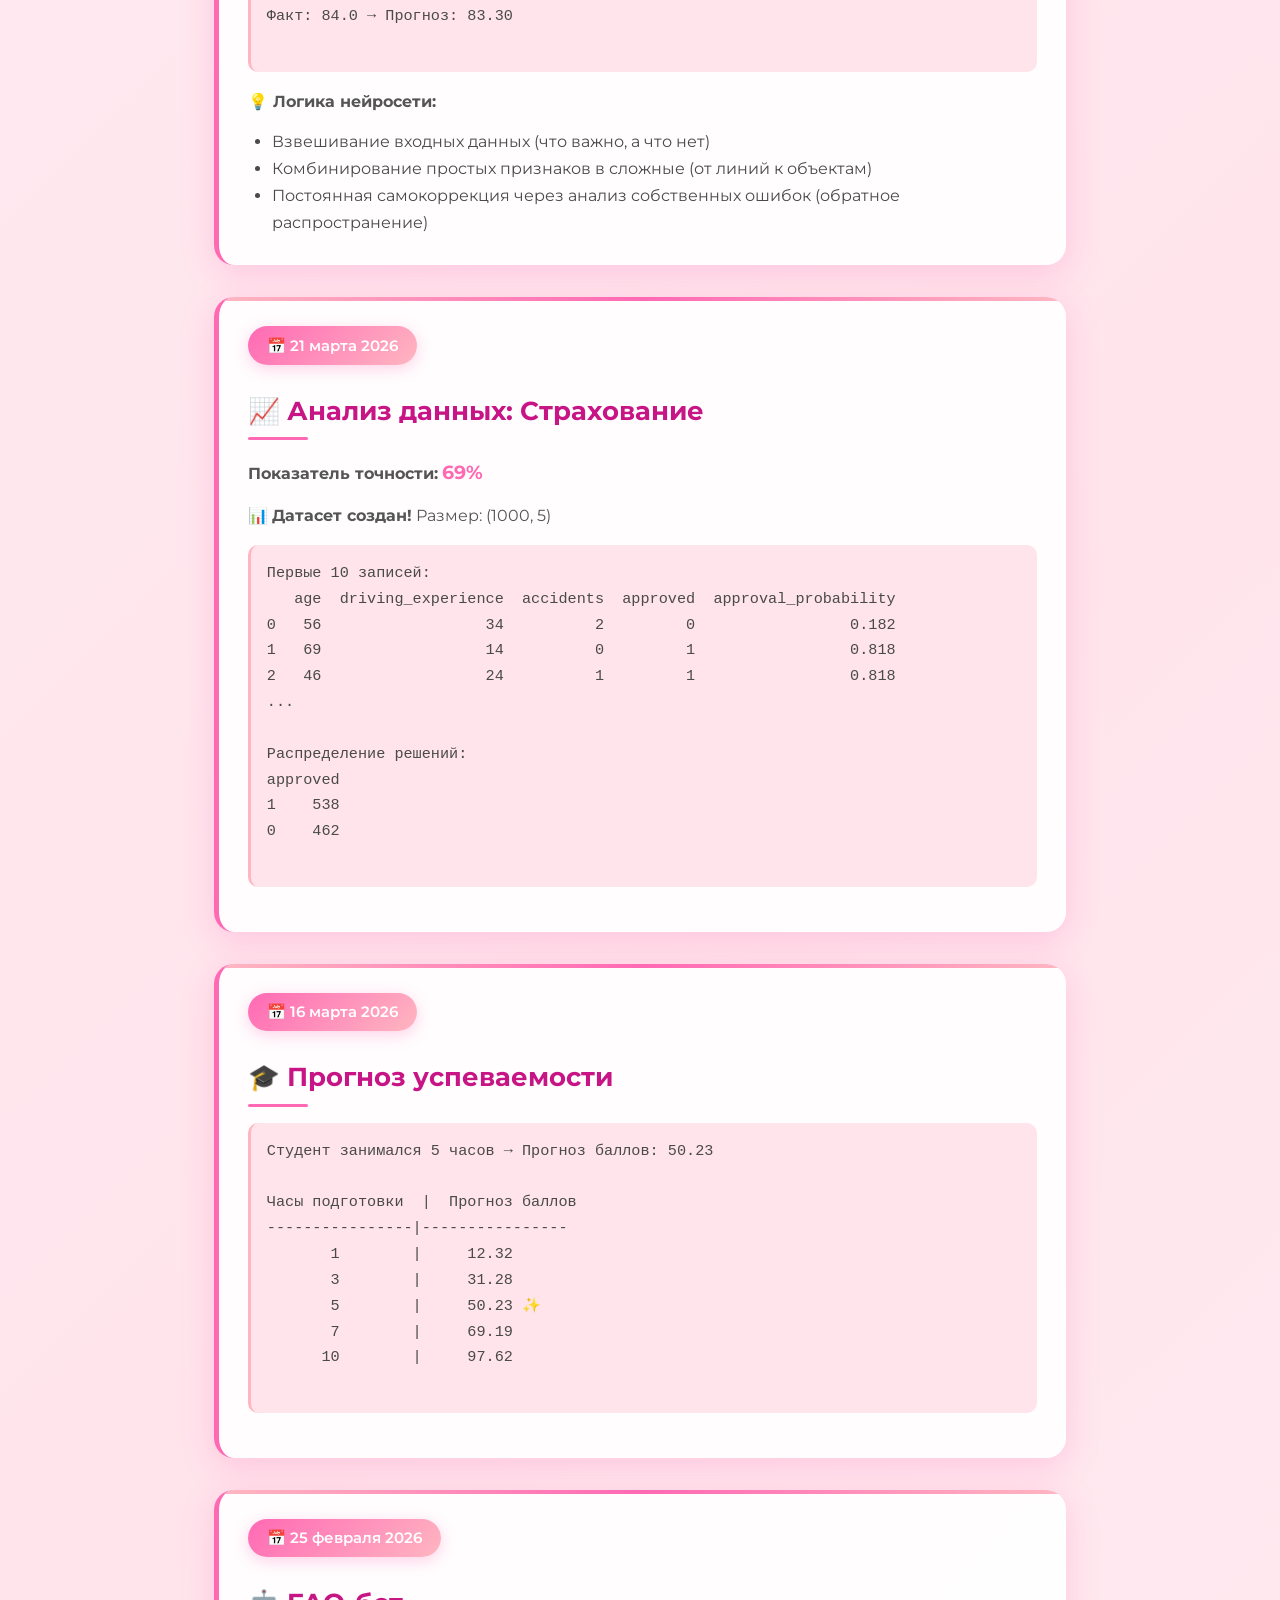
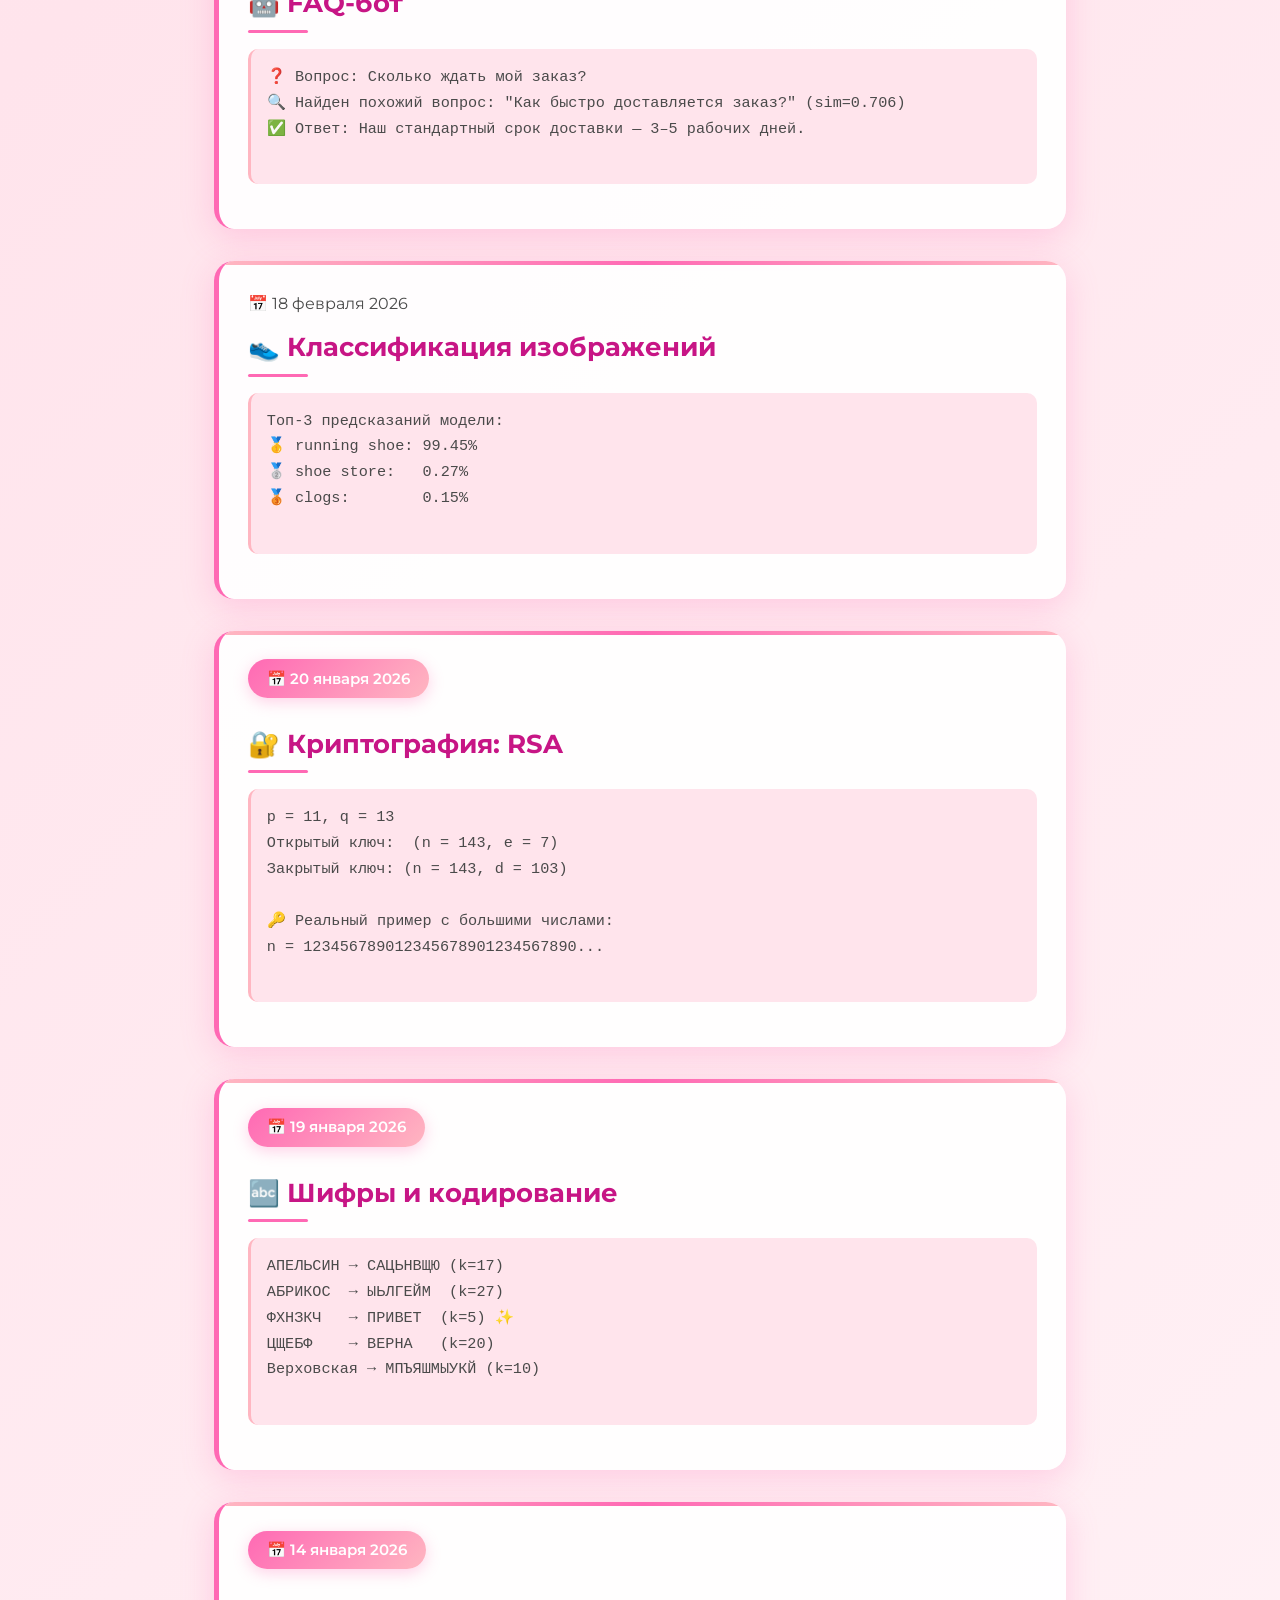
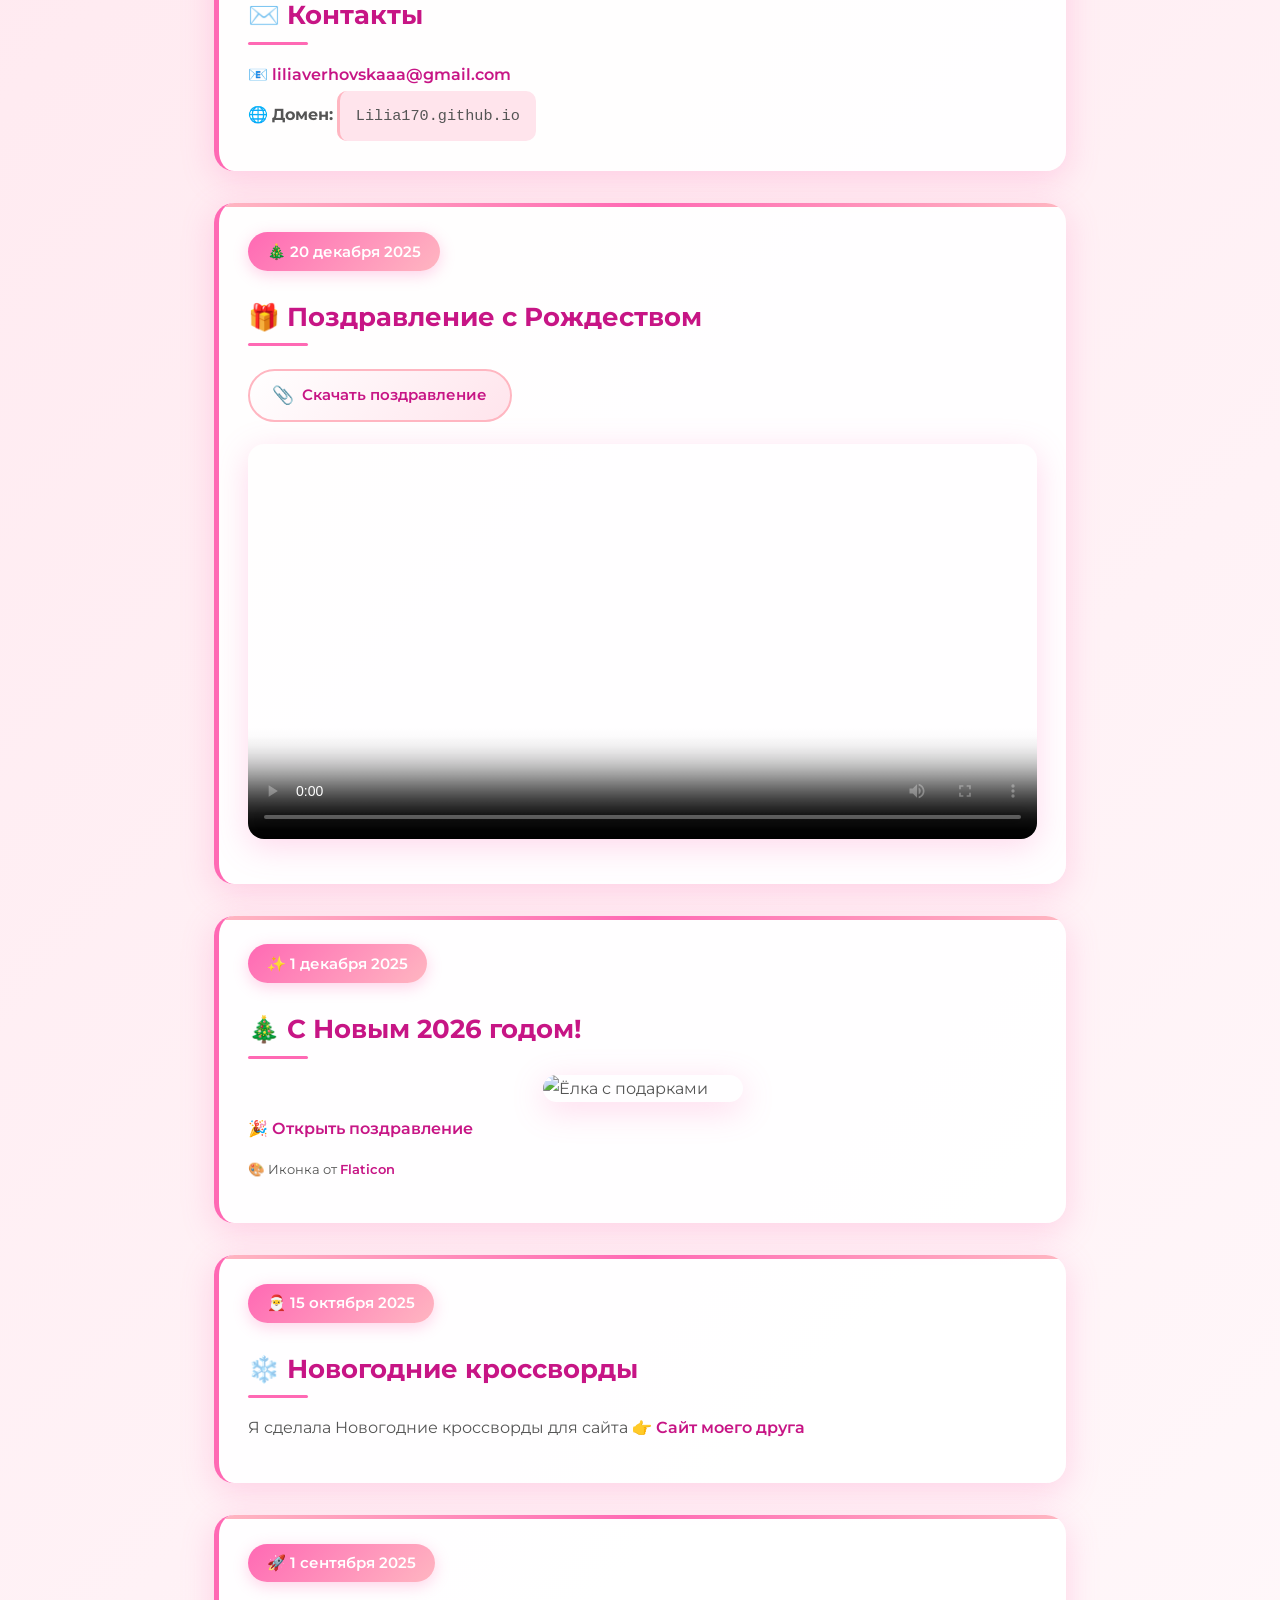
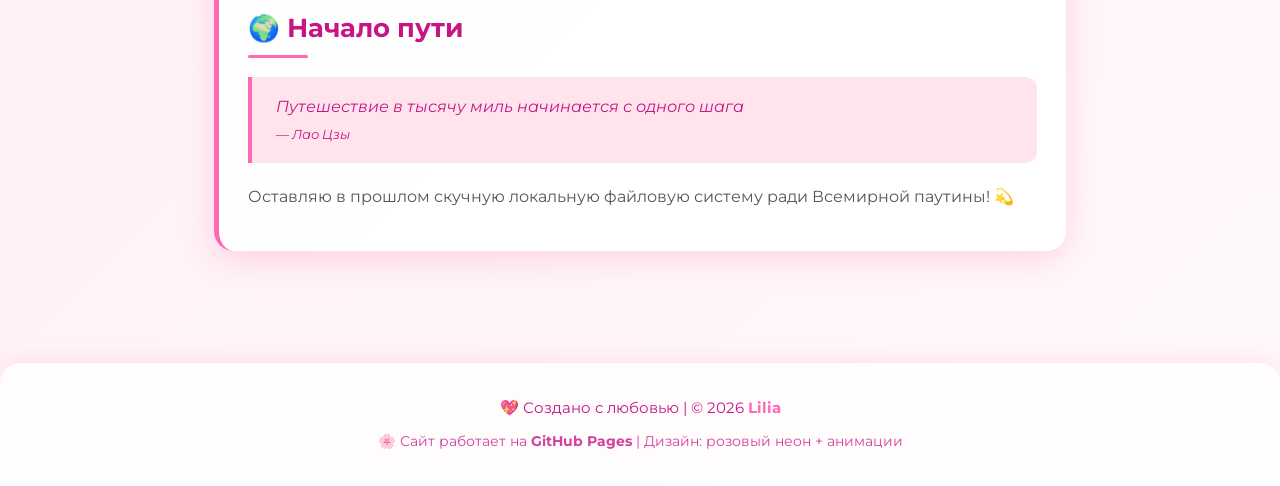
==== commit ea354247: "Update index.html" ====
--- a/index.html
+++ b/index.html
@@ -464,12 +464,15 @@
 
   <!-- Основной контент -->
   <div class="container">
+
+    
  <!-- Пост: 21  мая -->
 <article class="post">
       <span class="post-date">📅 21 мая 2026</span>
      <h2>Таблицы</h2>
-  <p> <a href="" class="file-link">таблица кроссворд.ods</a><br> </p>
-
+  <p> <a href="Таблицы с диаграммой.ods" class="file-link">Таблицы с диаграммой.ods</a><br> </p>
+</article> 
+  
      <!-- Пост: 12  мая -->
 <article class="post">
       <span class="post-date">📅 12 мая 2026</span>
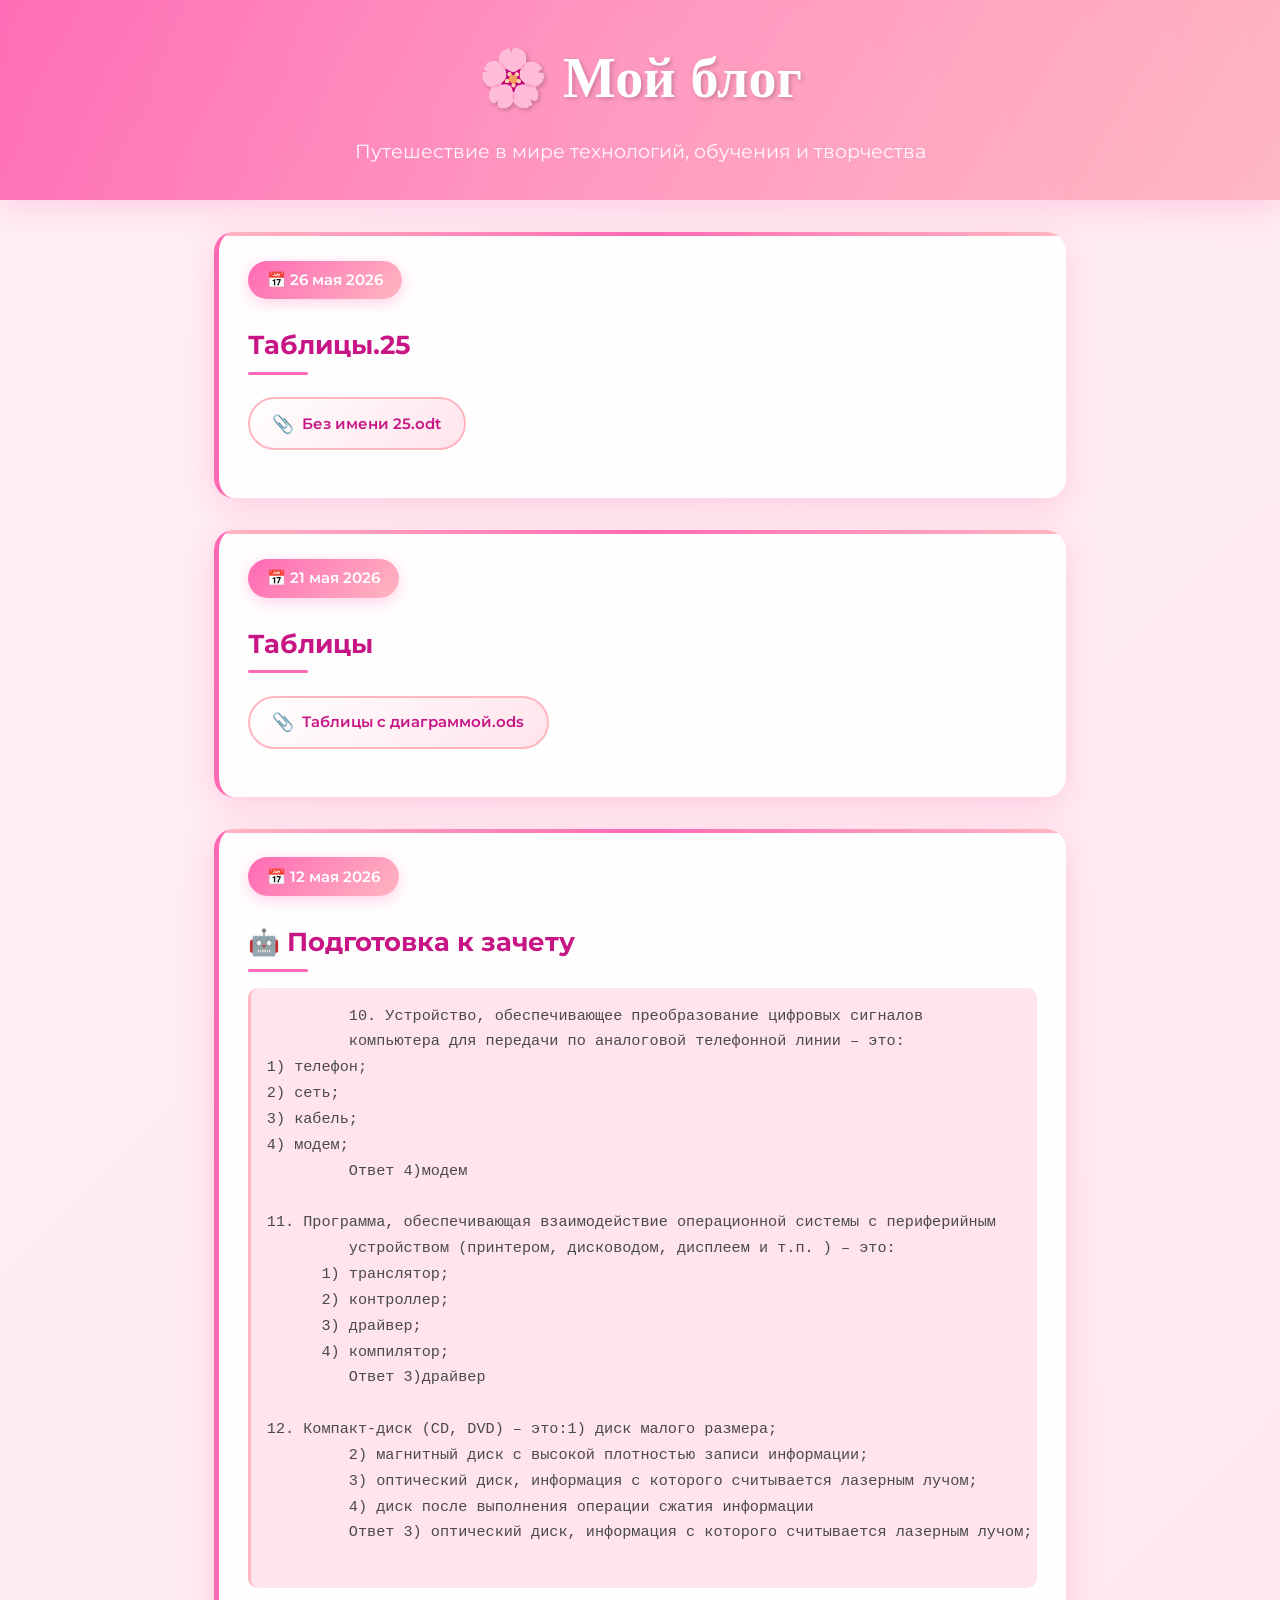
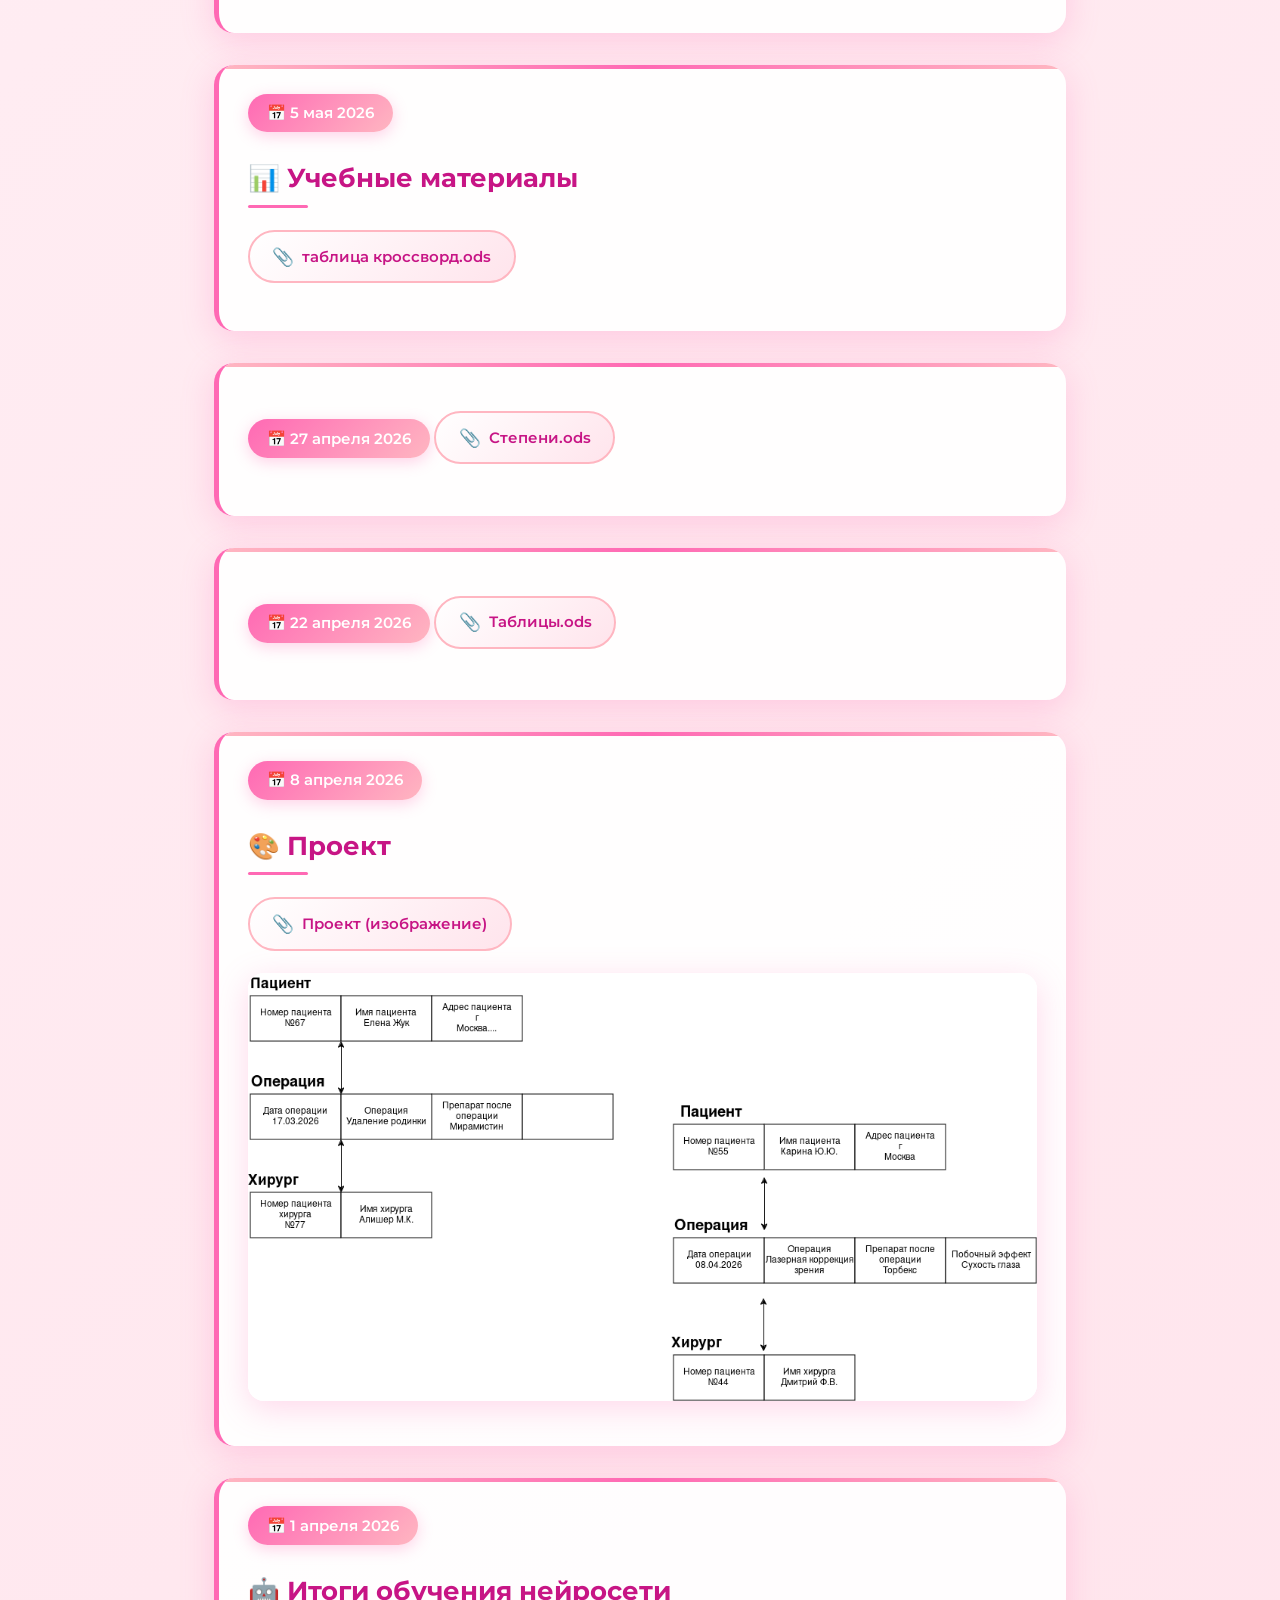
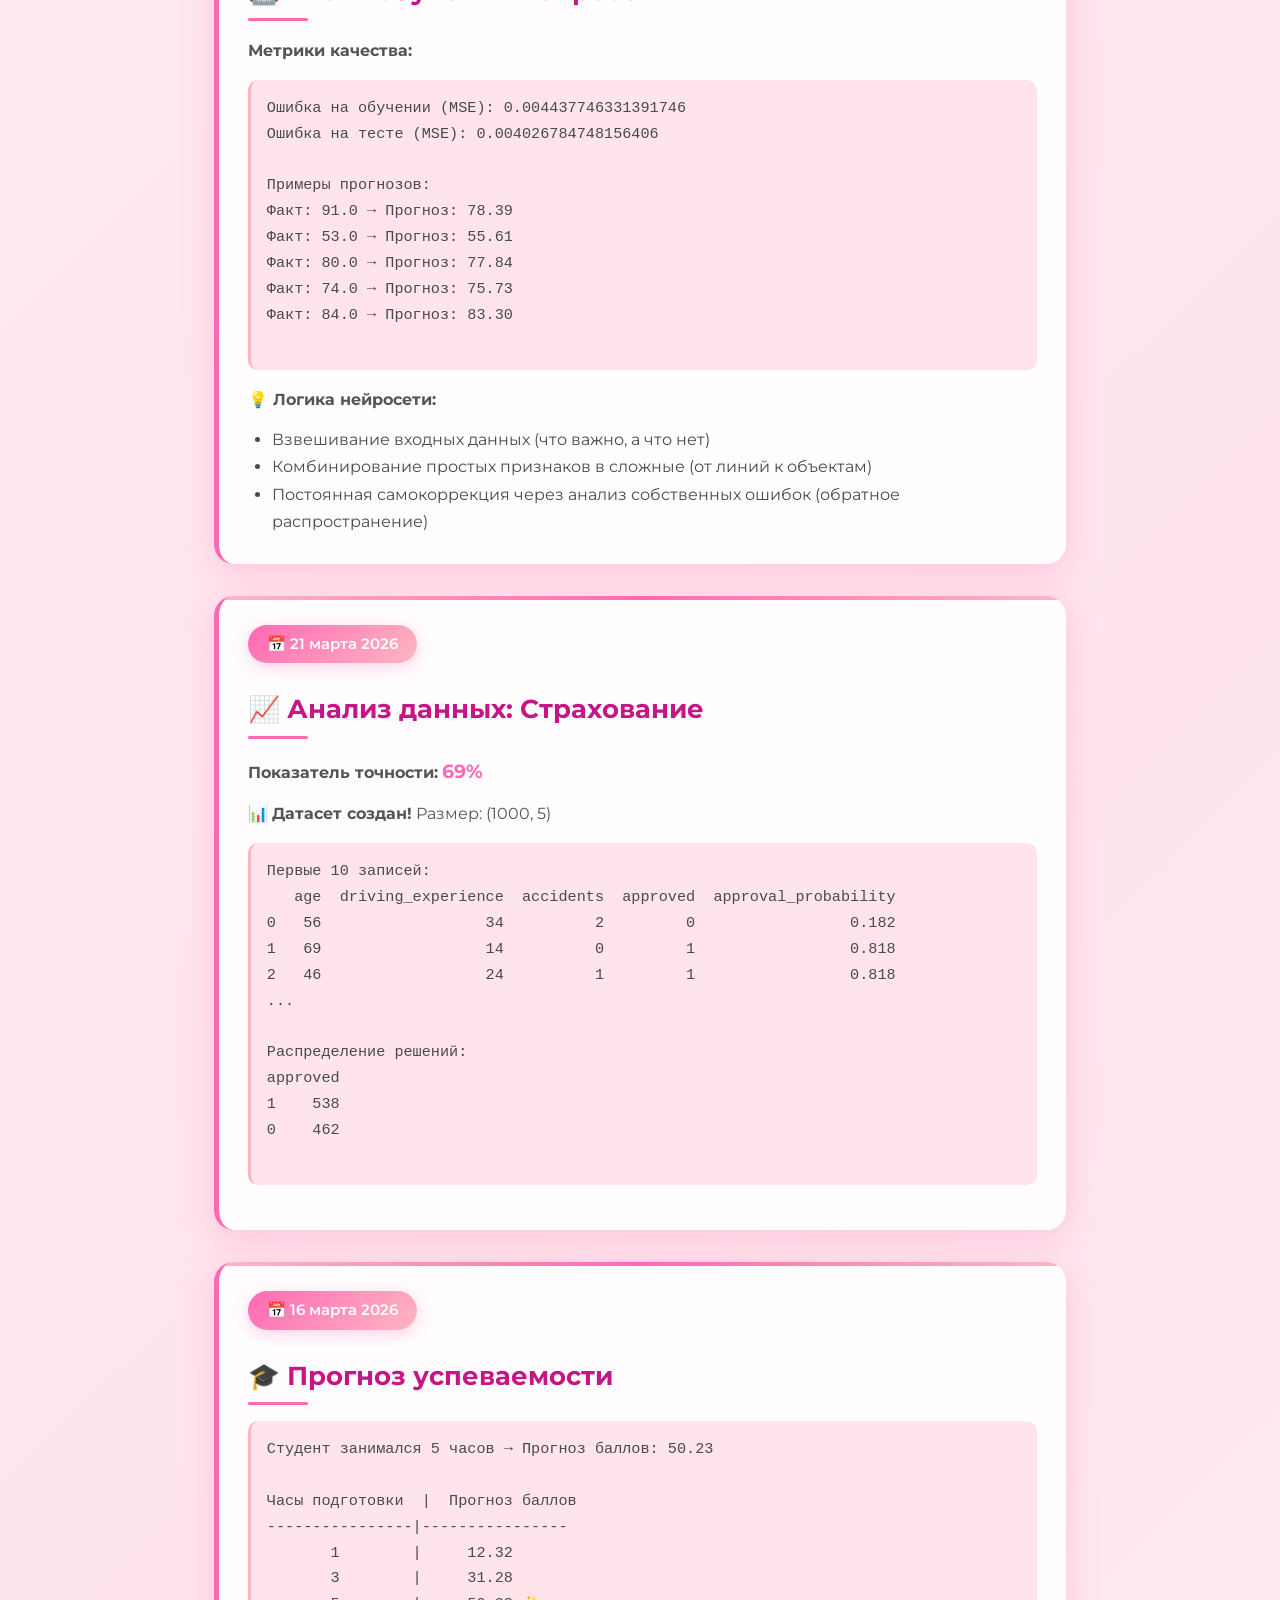
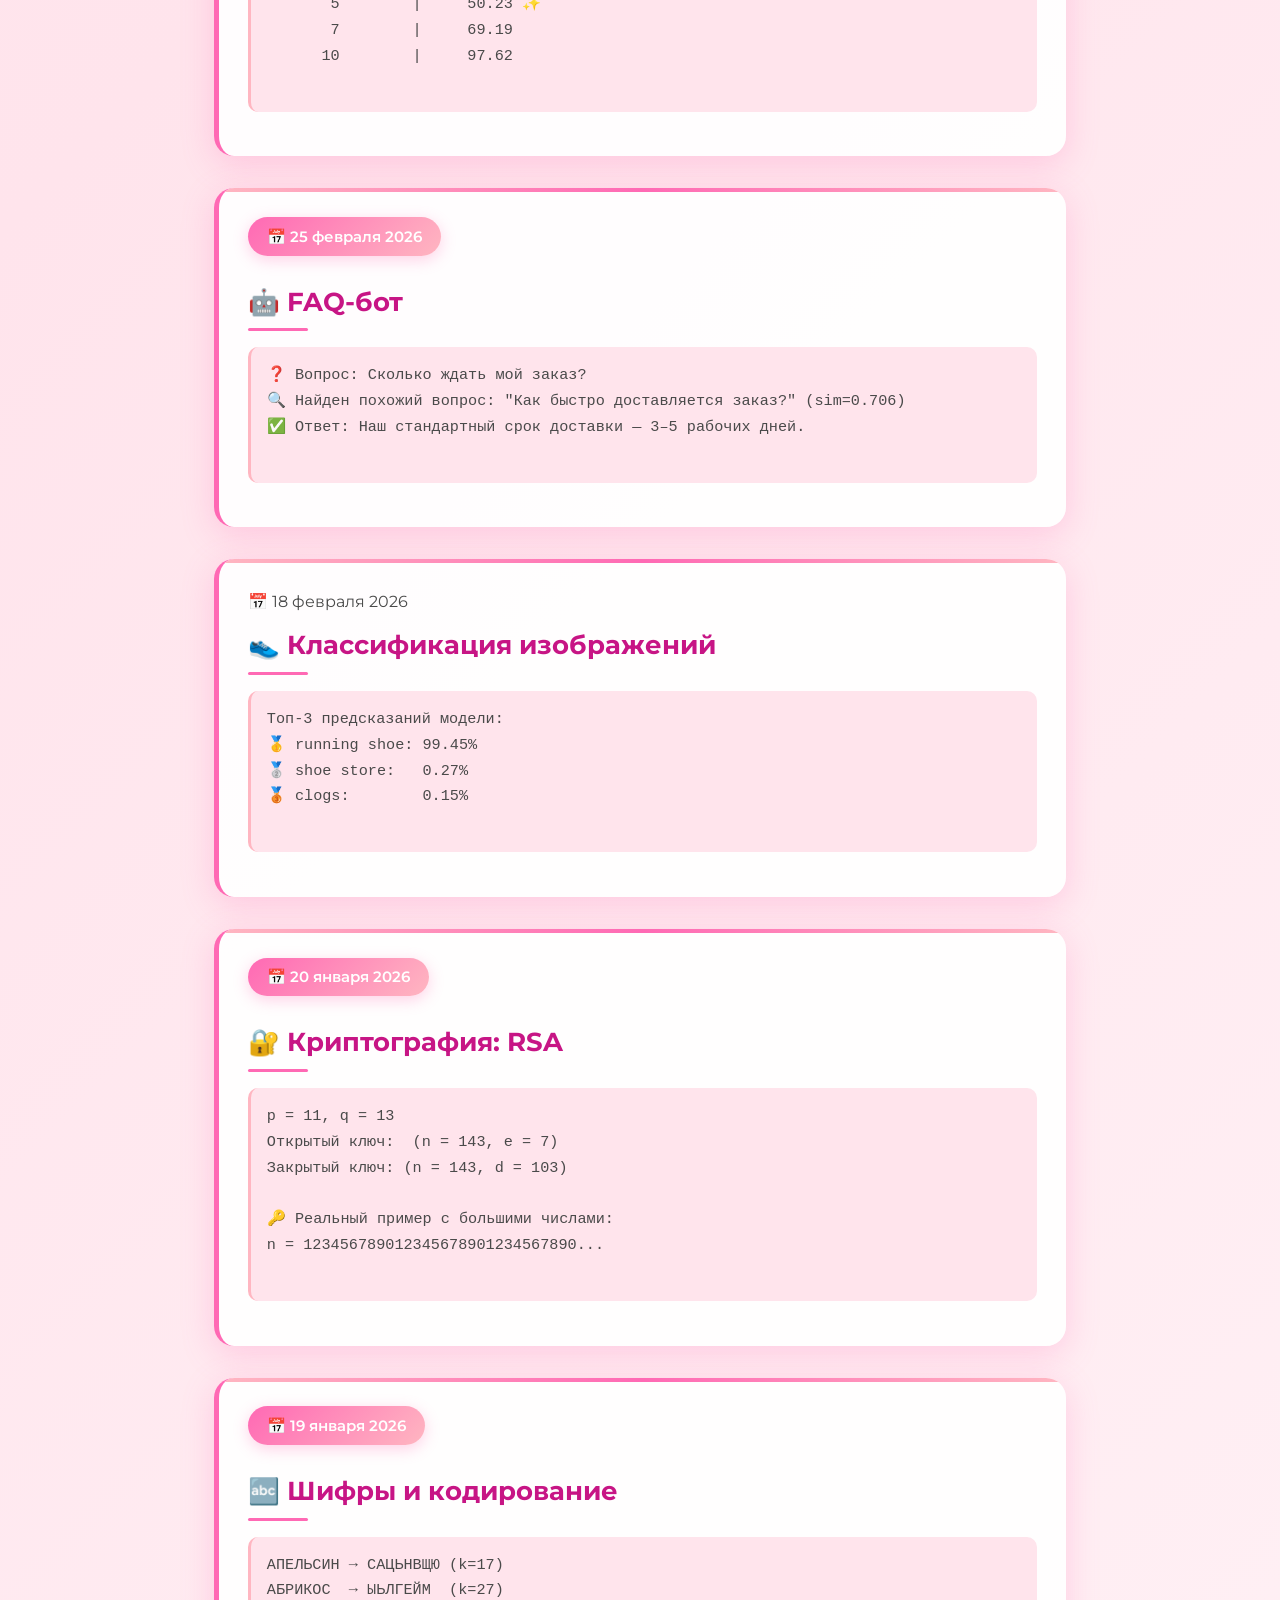
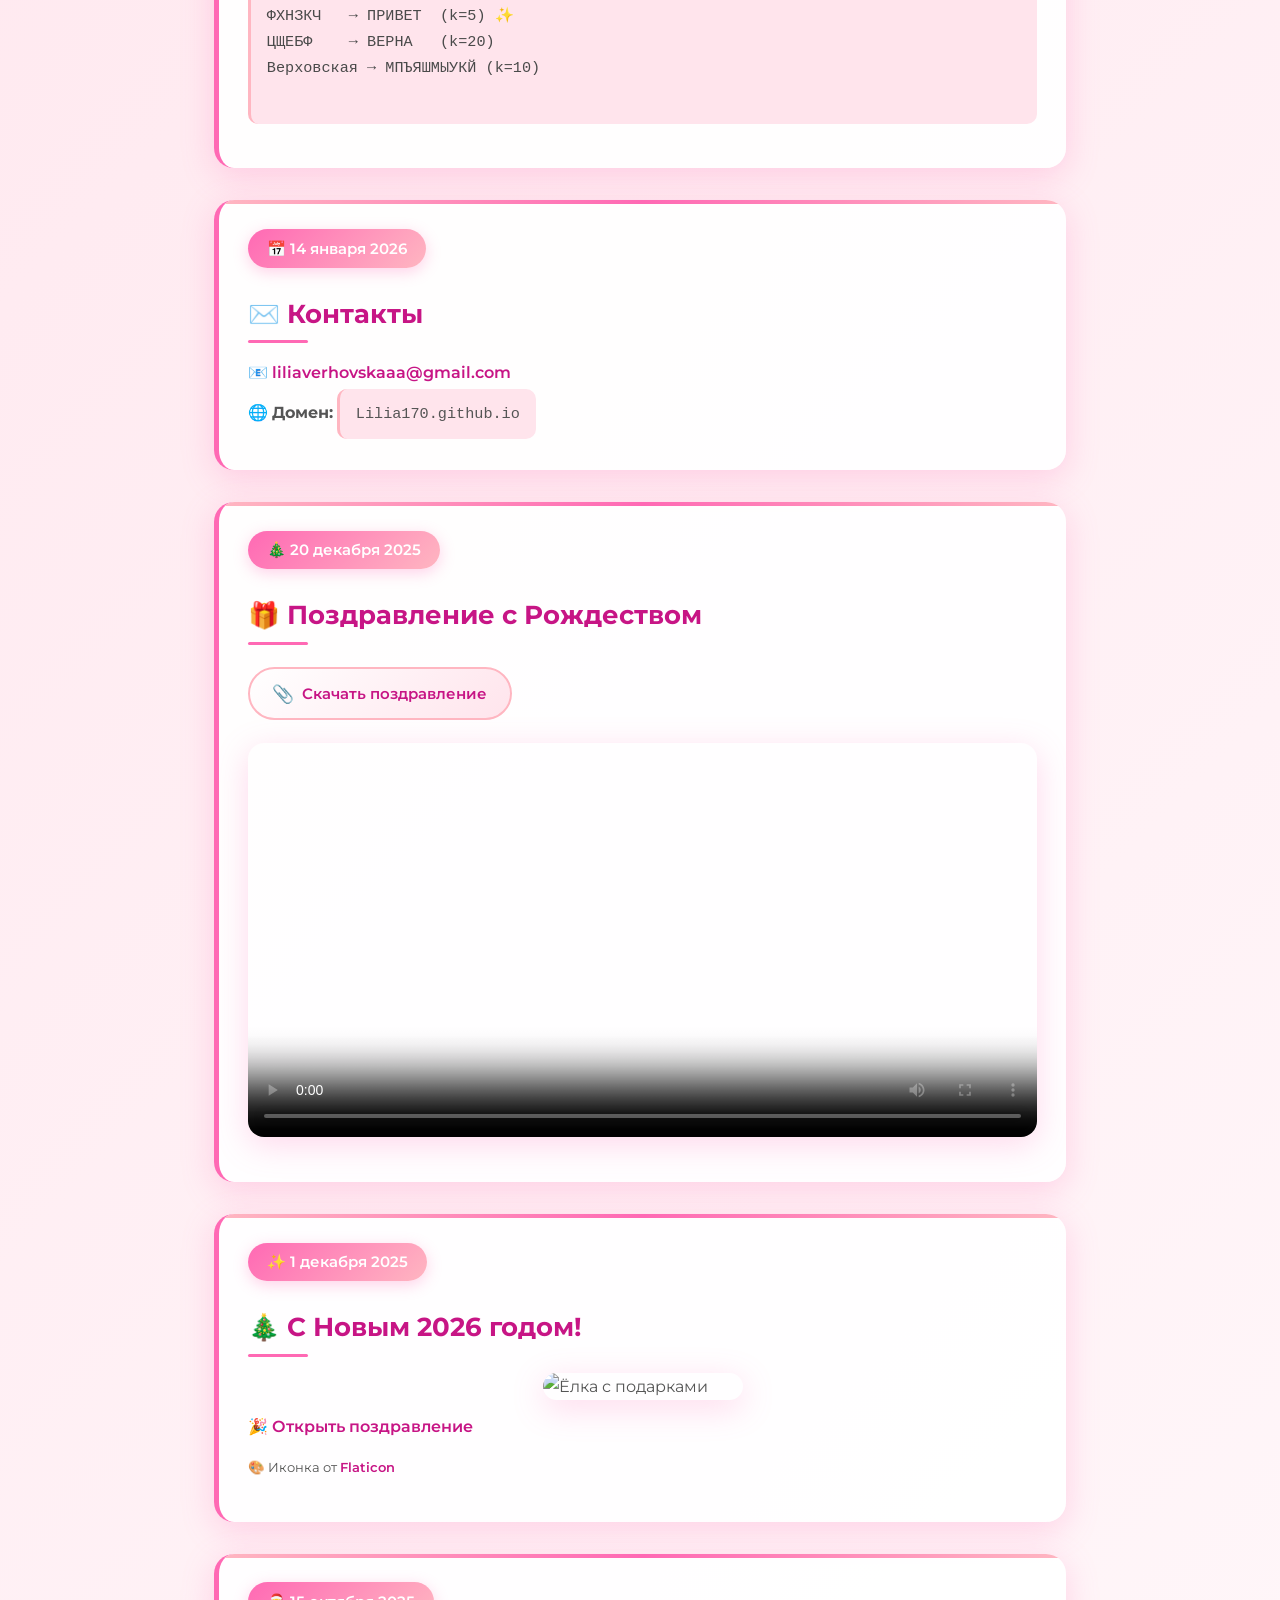
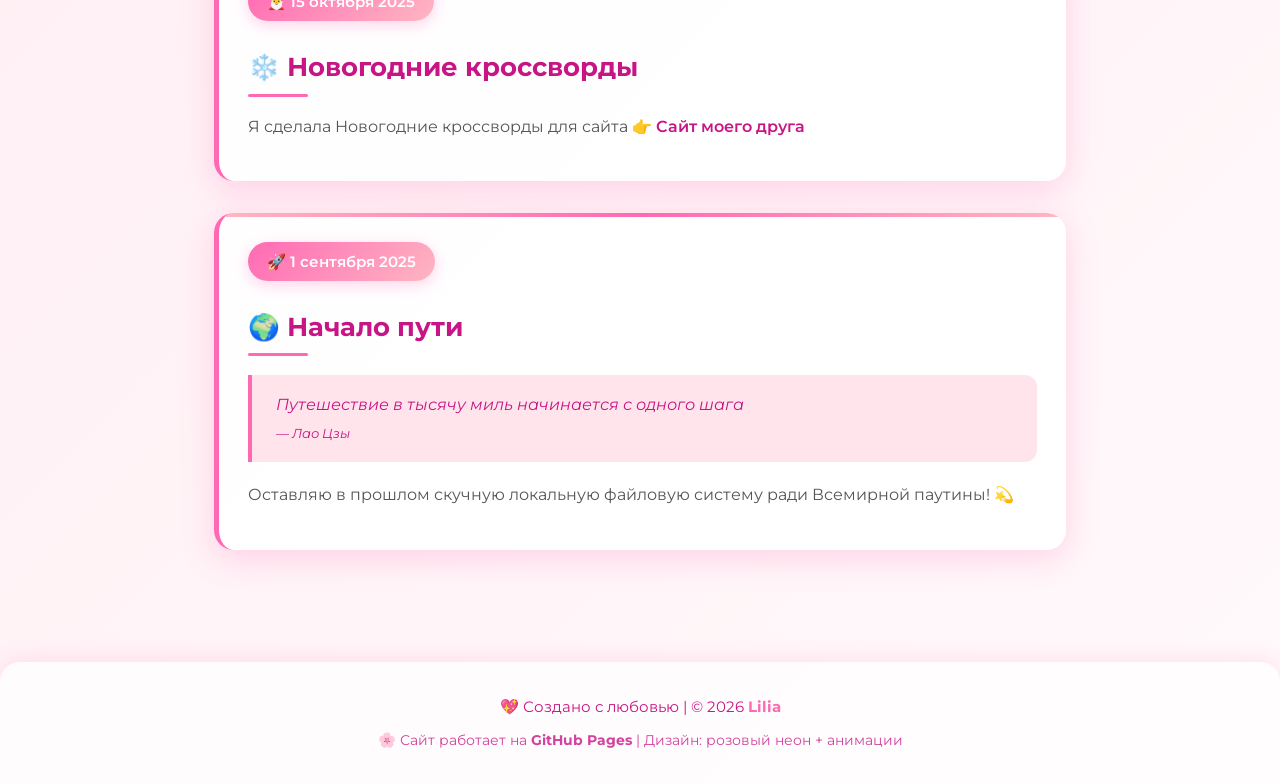
==== commit 29f1fc6b: "Update index.html" ====
--- a/index.html
+++ b/index.html
@@ -464,6 +464,15 @@
 
   <!-- Основной контент -->
   <div class="container">
+
+ <!-- Пост: 26  мая -->
+<article class="post">
+      <span class="post-date">📅 26 мая 2026</span>
+     <h2>Таблицы.25</h2>
+  <p> <a href="Без имени 25.odt" class="file-link">Без имени 25.odt</a><br> </p>
+</article> 
+
+
 
     
  <!-- Пост: 21  мая -->
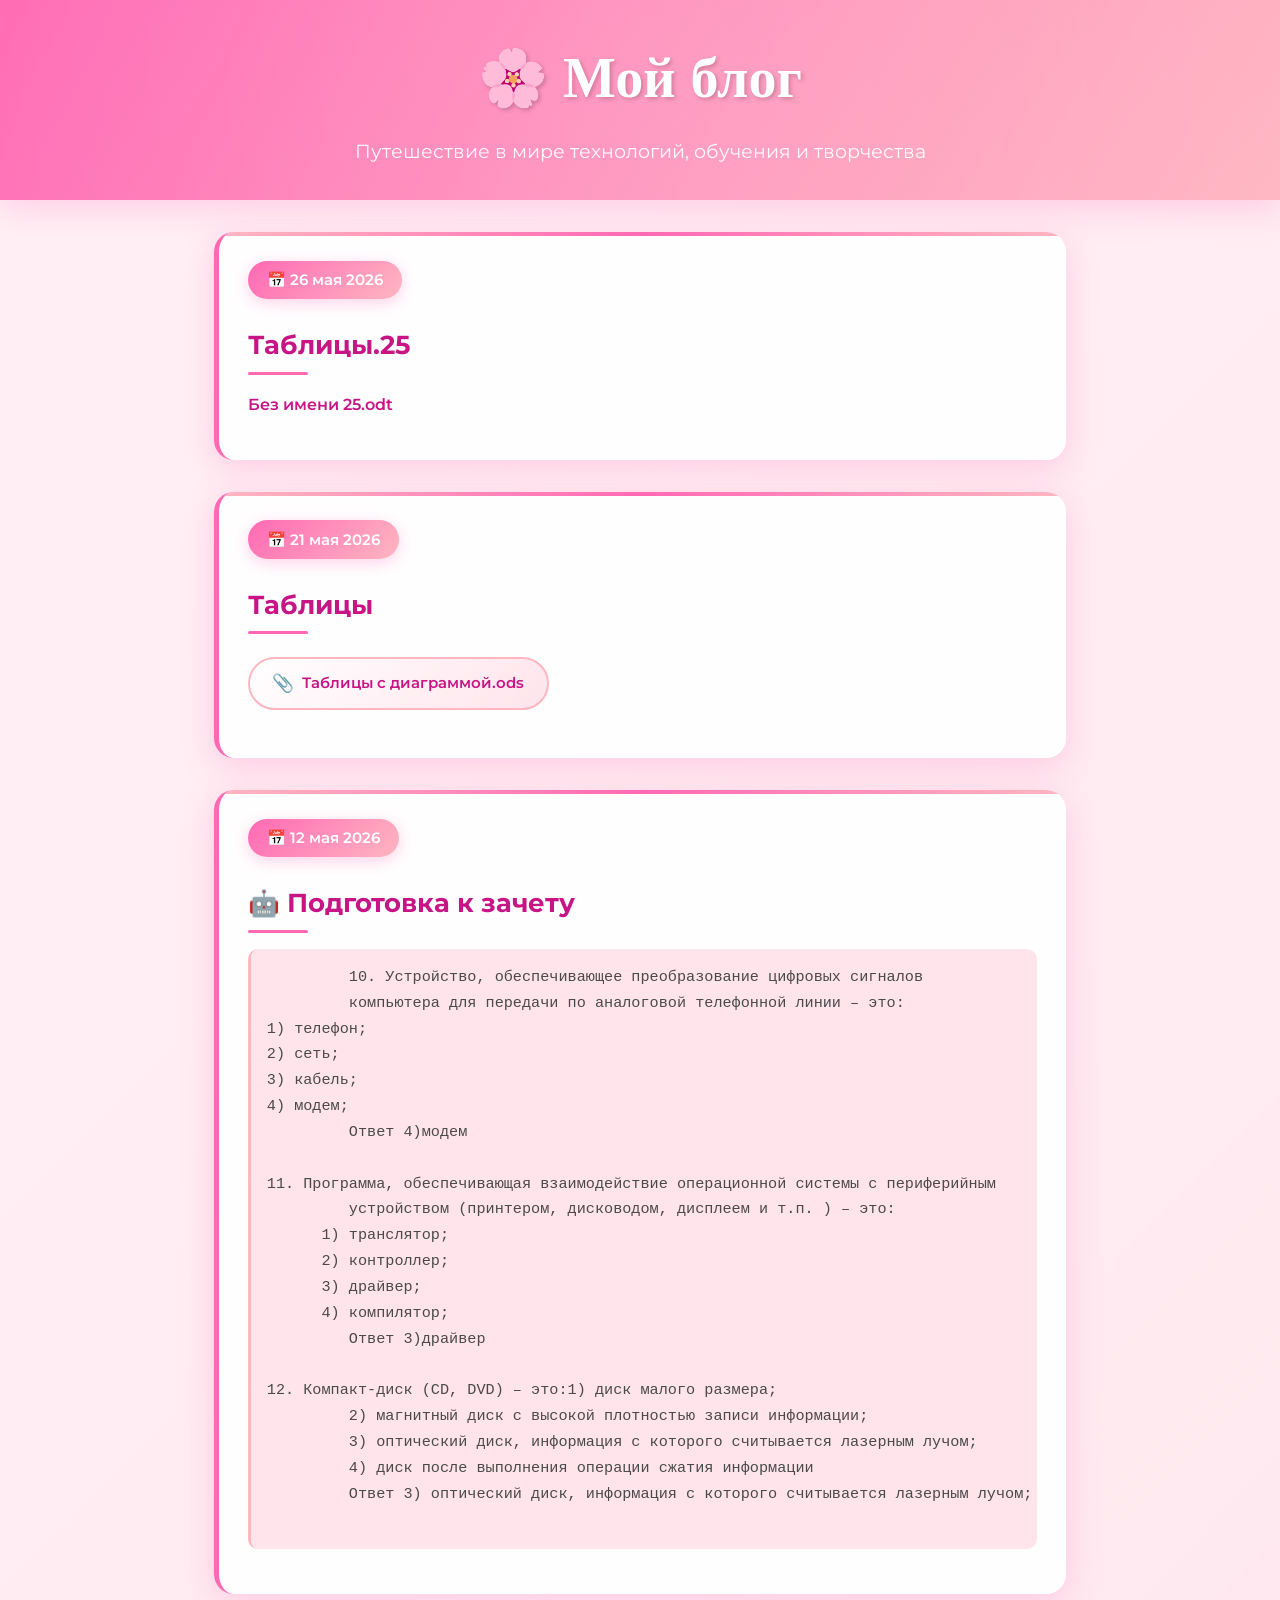
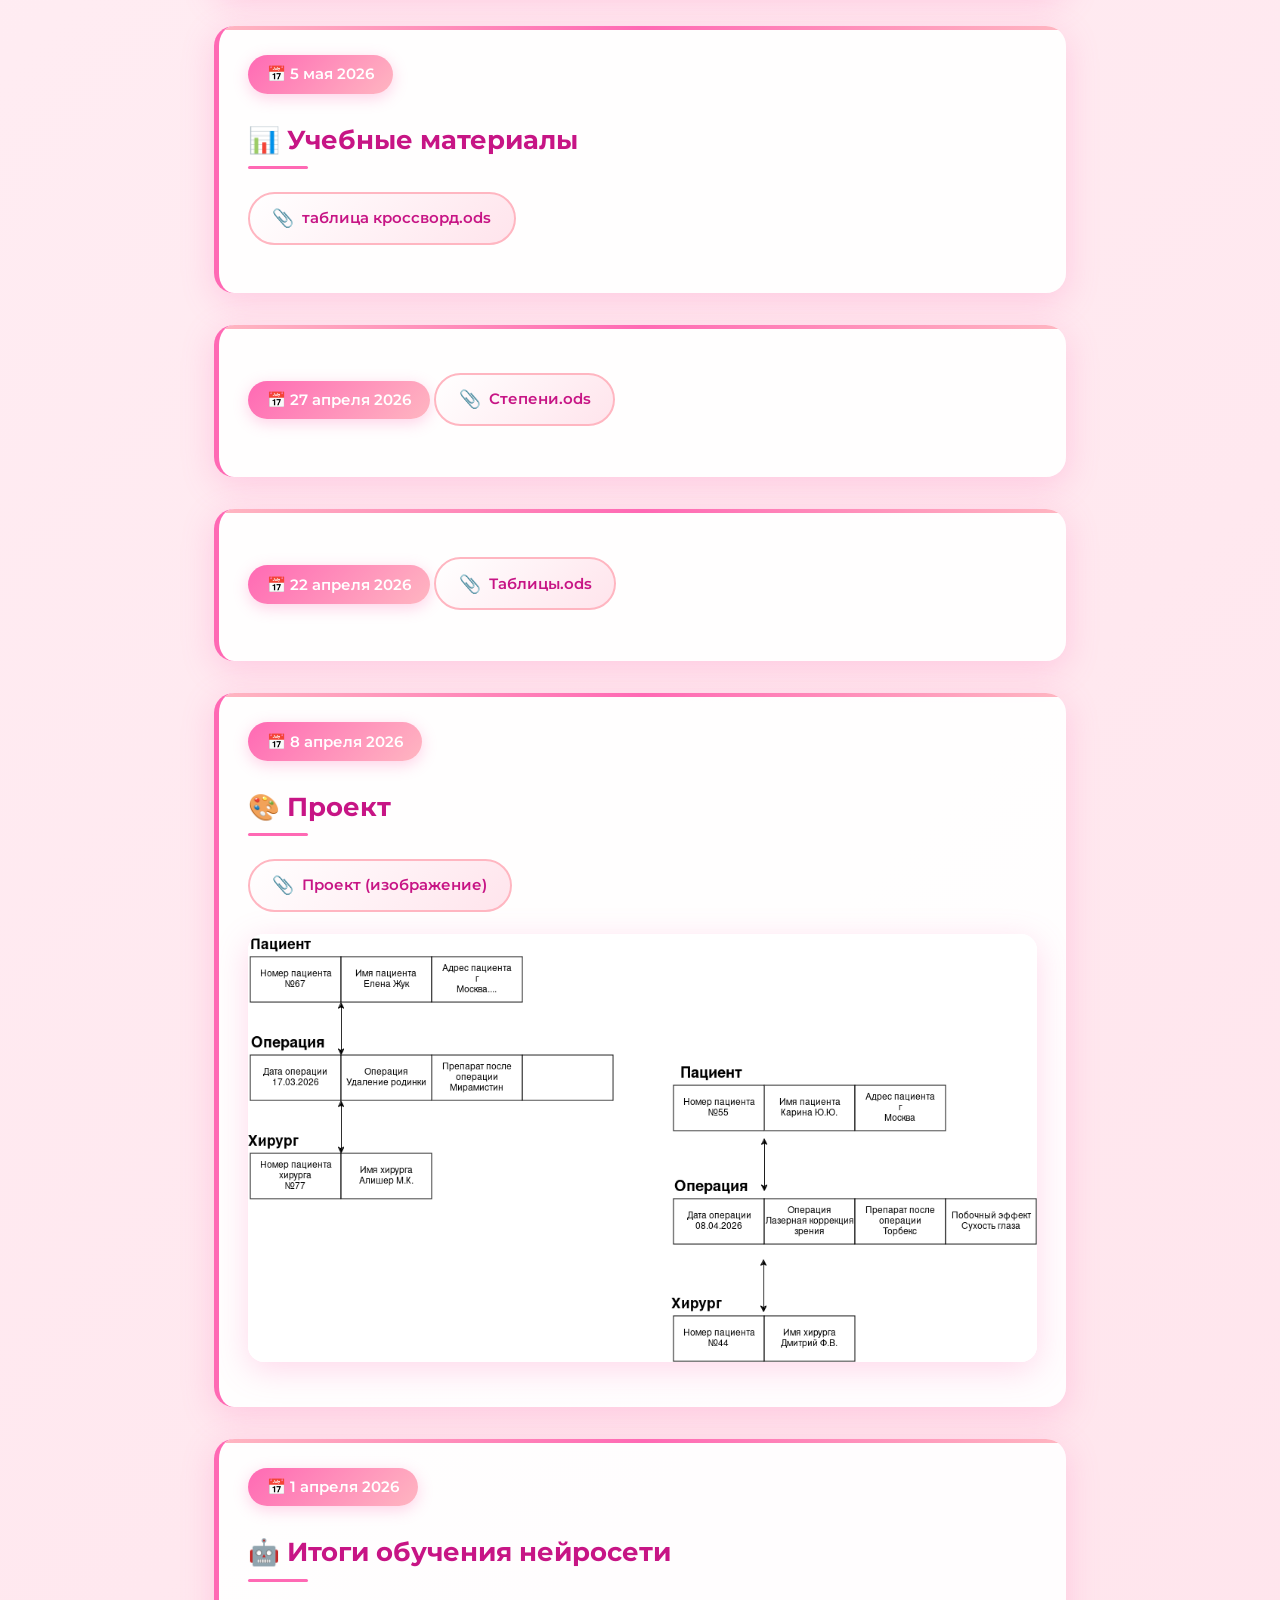
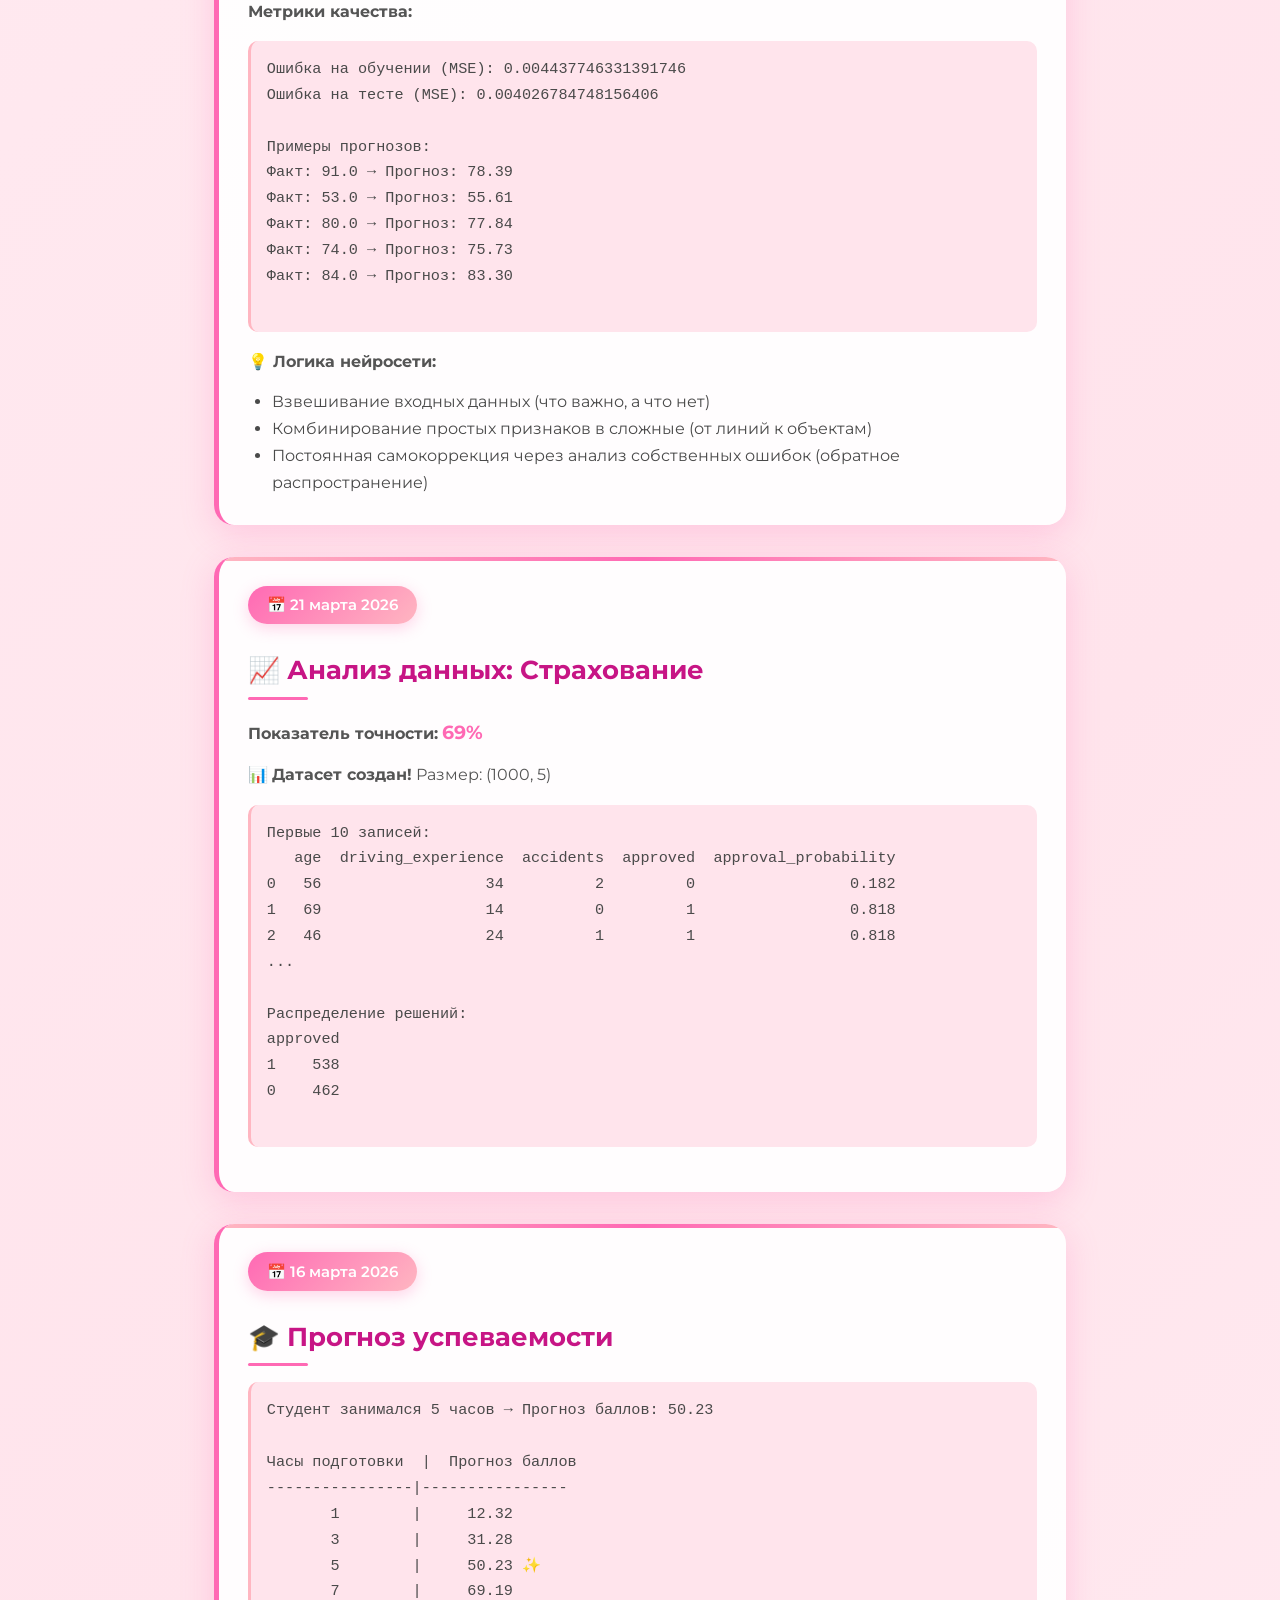
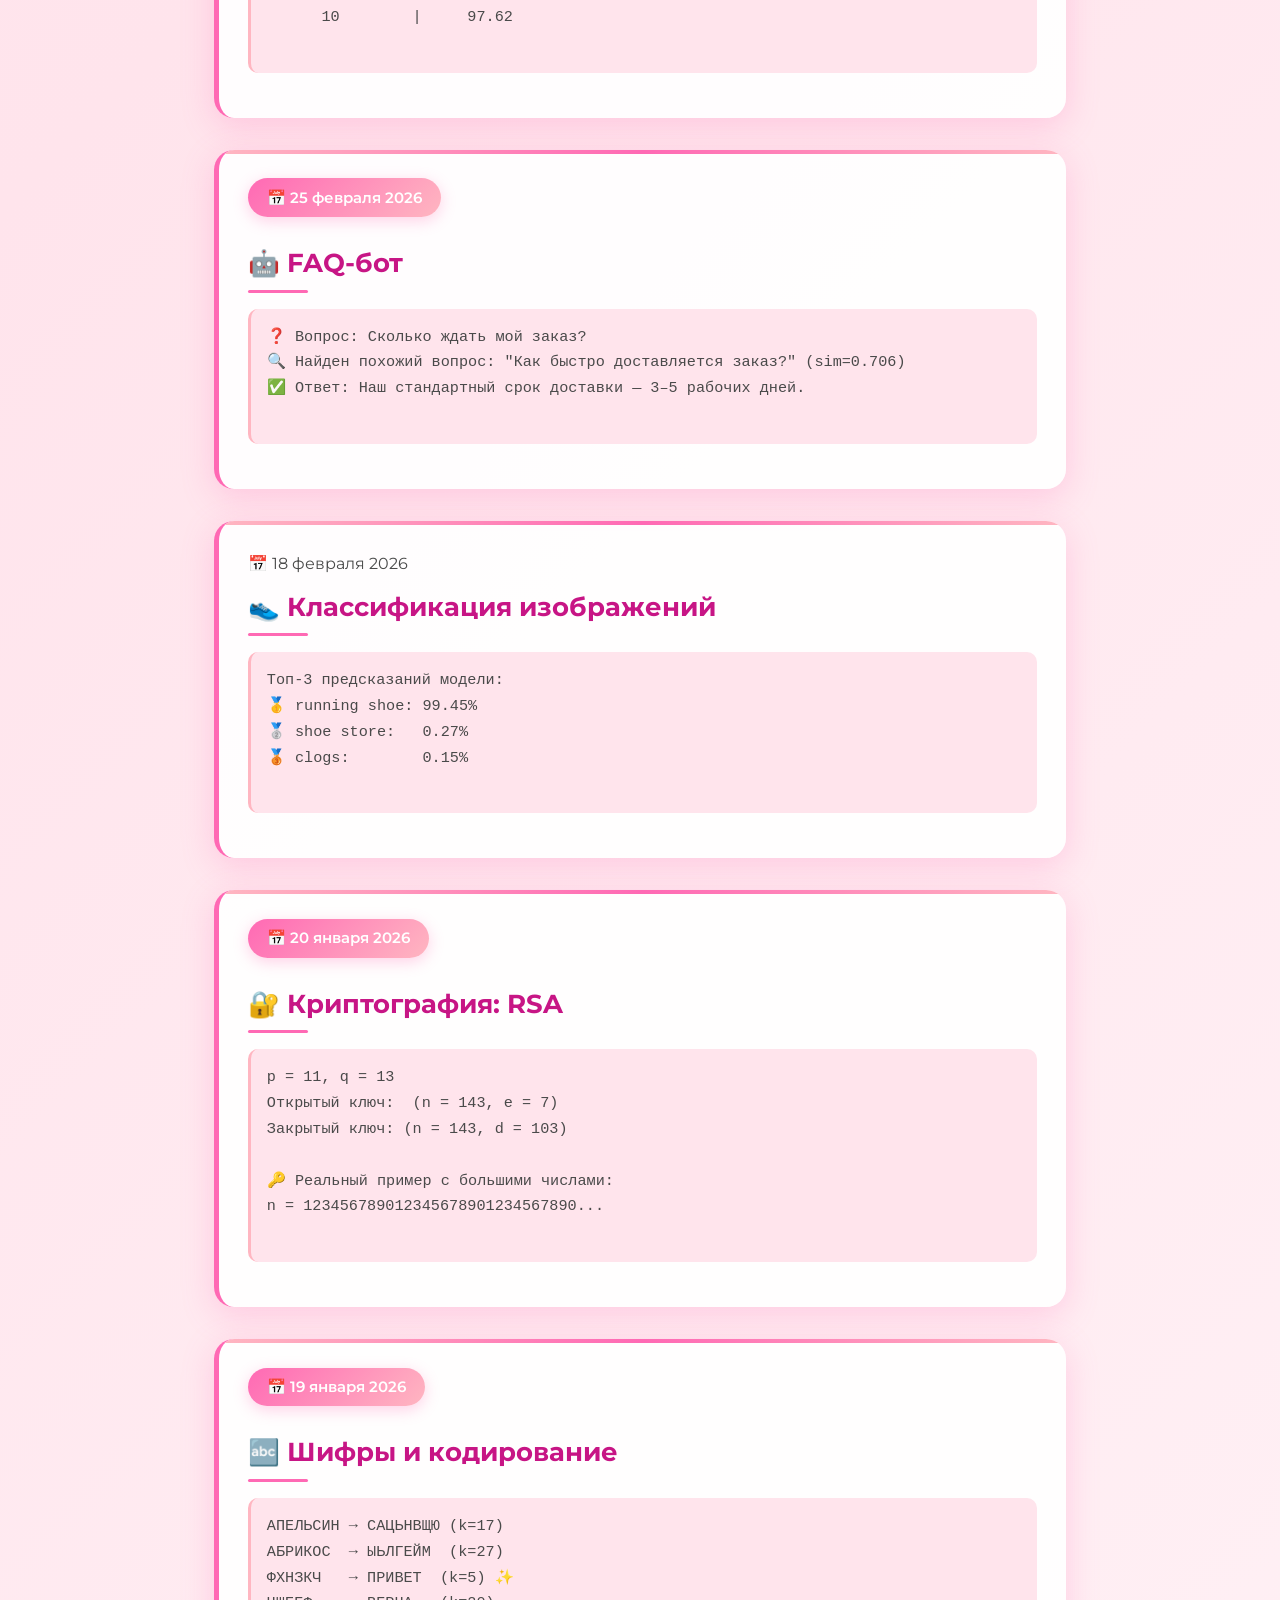
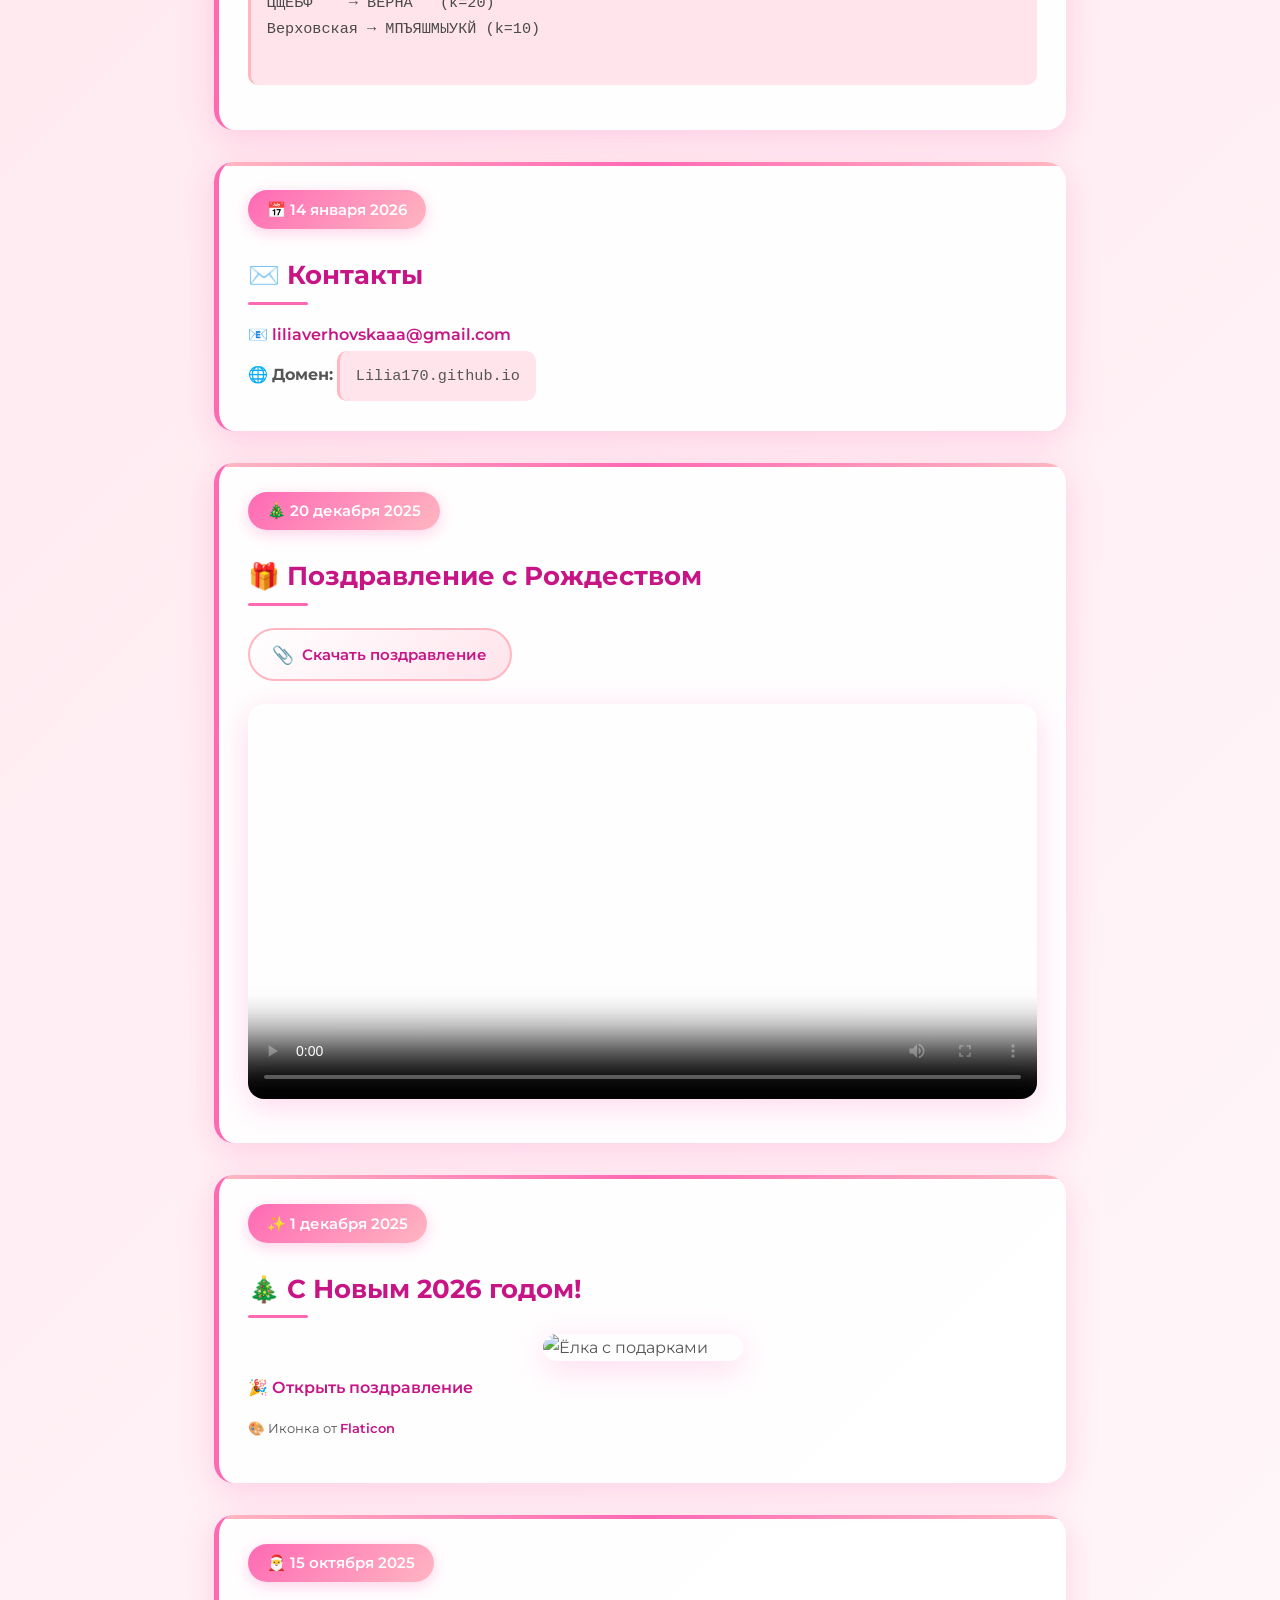
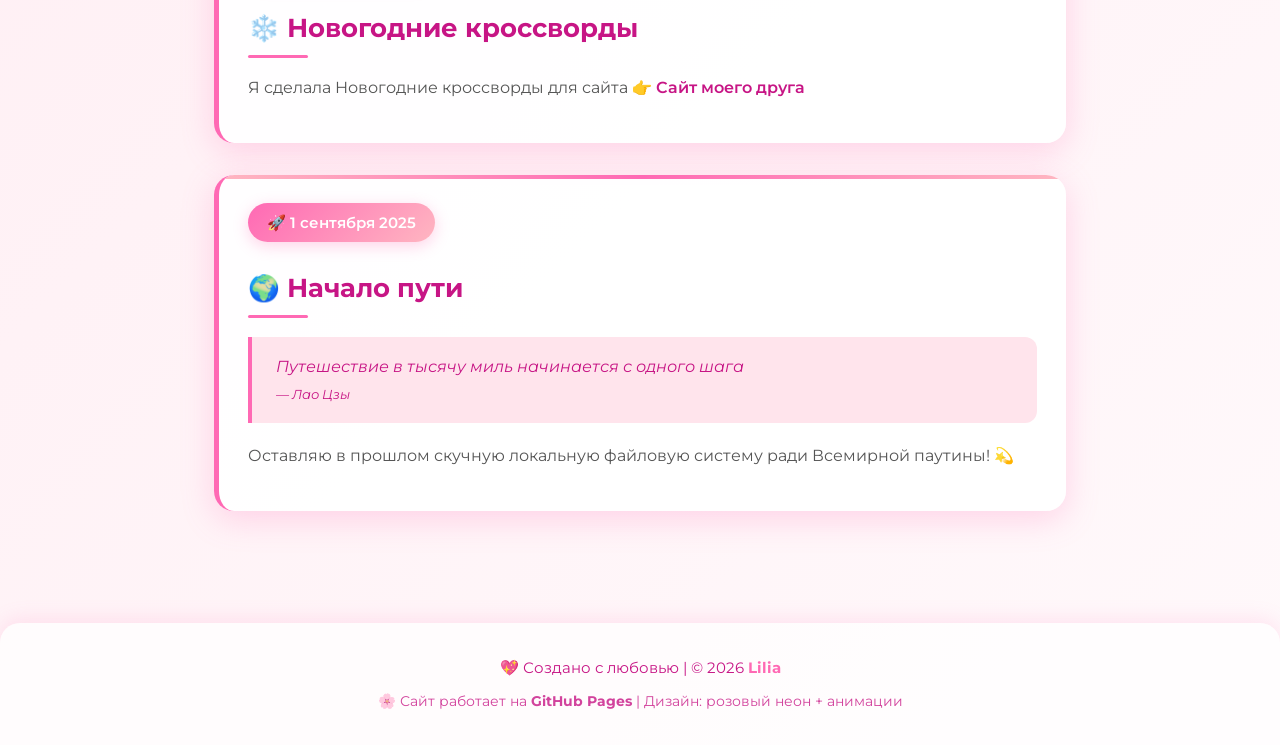
==== commit 8276160e: "Update index.html" ====
--- a/index.html
+++ b/index.html
@@ -469,10 +469,8 @@
 <article class="post">
       <span class="post-date">📅 26 мая 2026</span>
      <h2>Таблицы.25</h2>
-  <p> <a href="Без имени 25.odt" class="file-link">Без имени 25.odt</a><br> </p>
-</article> 
-
-
+  <p> <a href="Без имени 25.odt">Без имени 25.odt</a><br> </p>
+</article>
 
     
  <!-- Пост: 21  мая -->
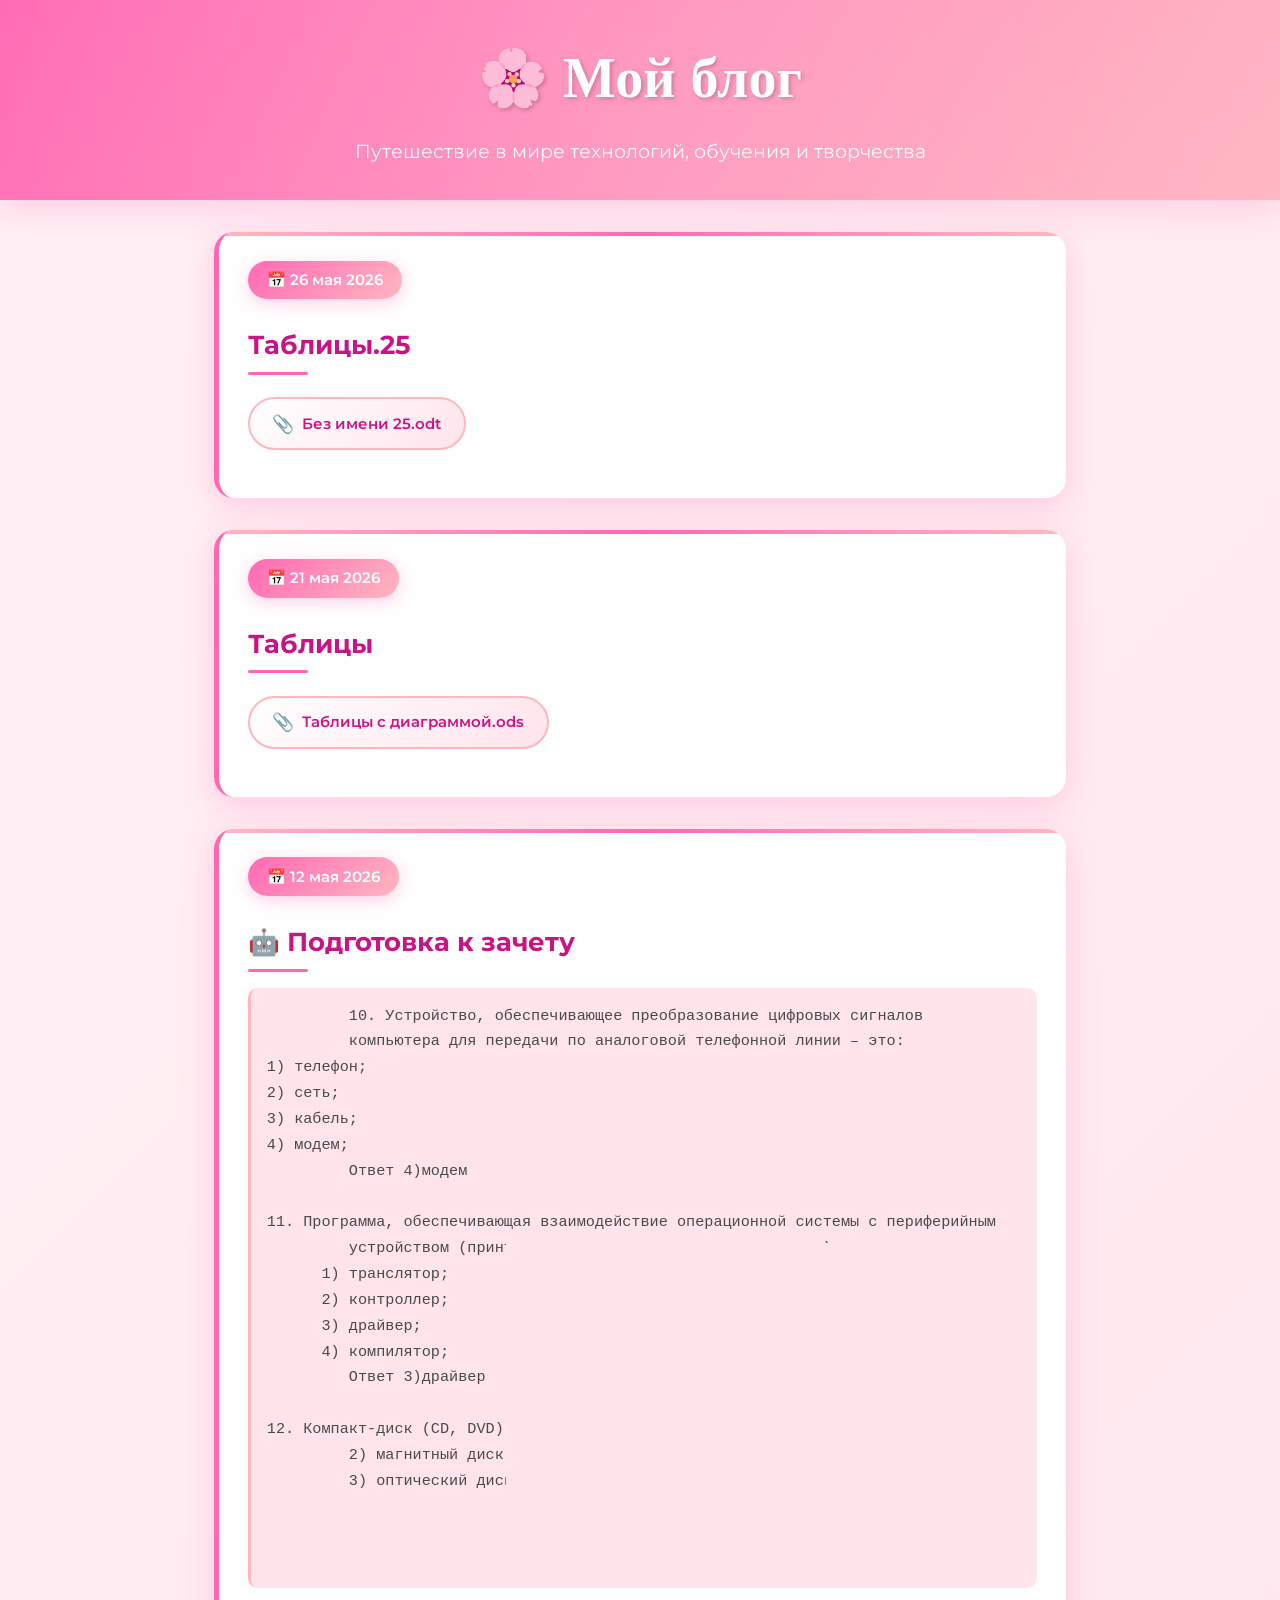
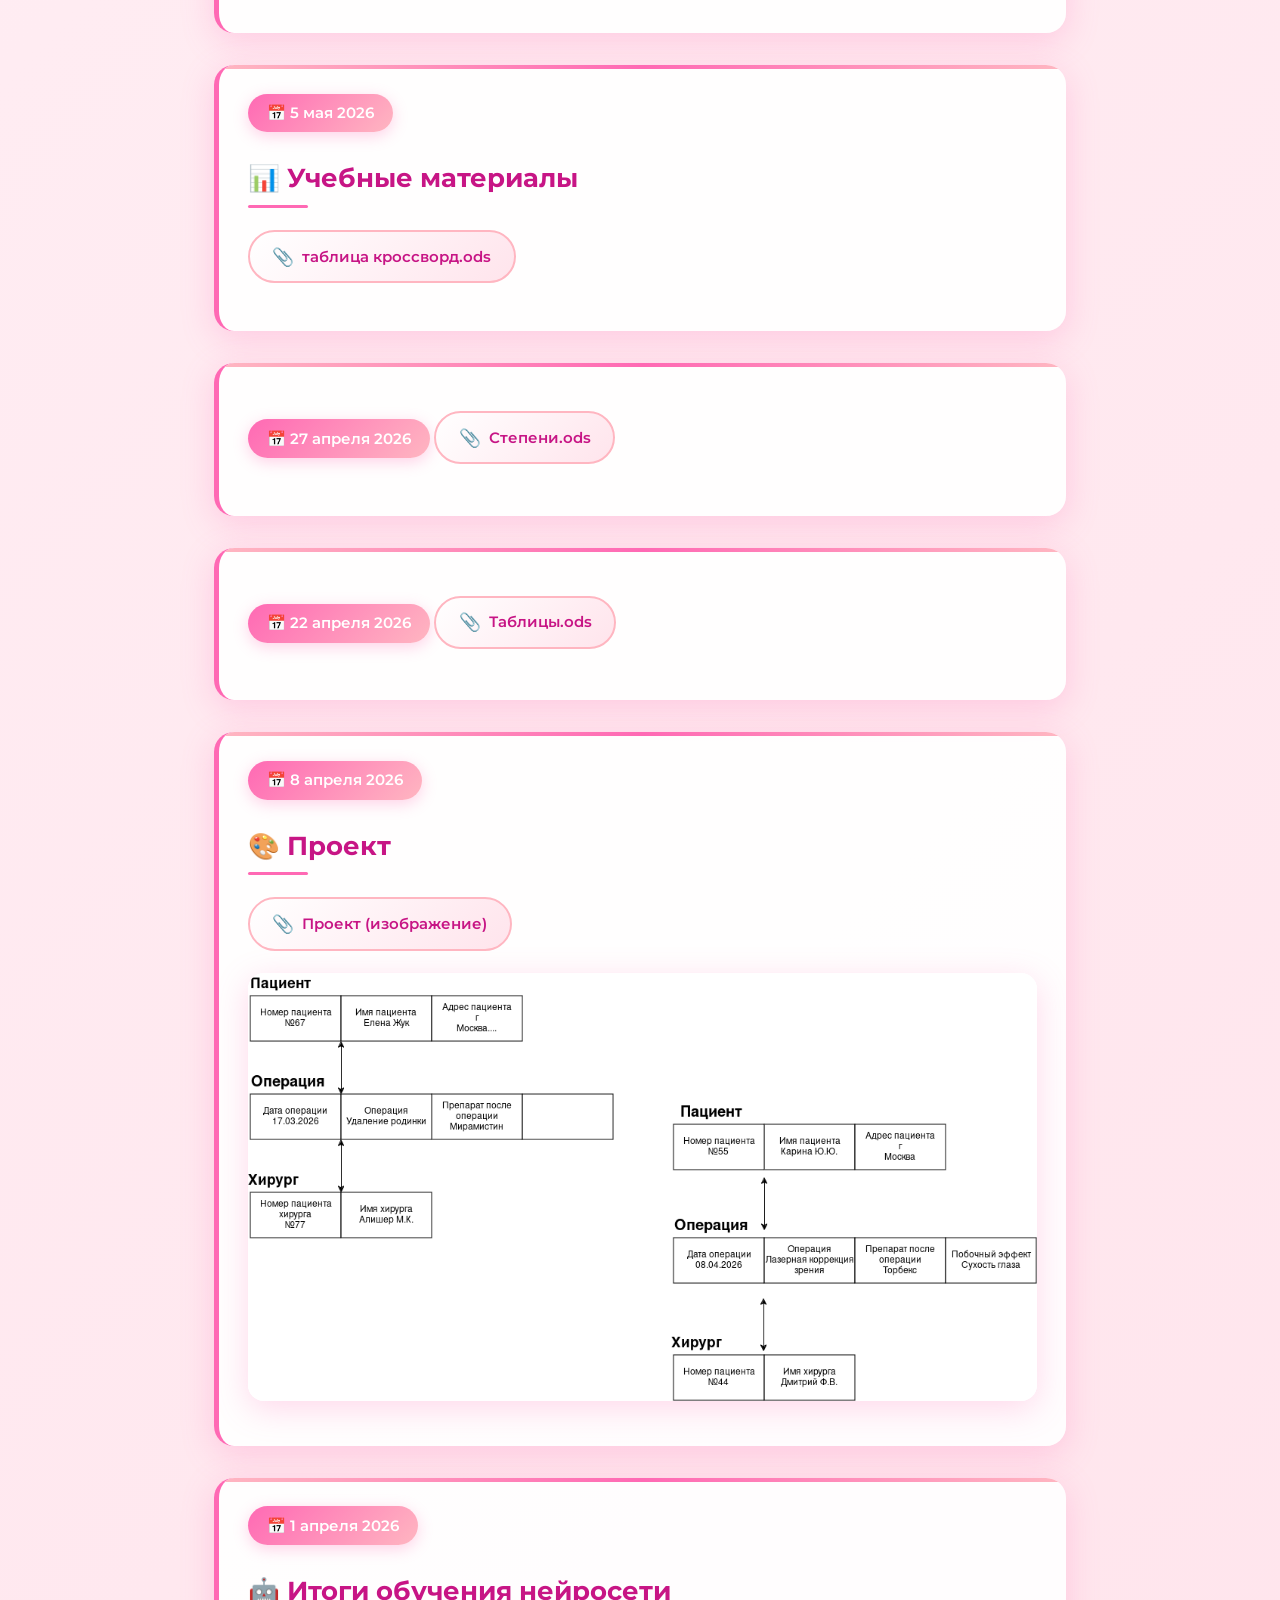
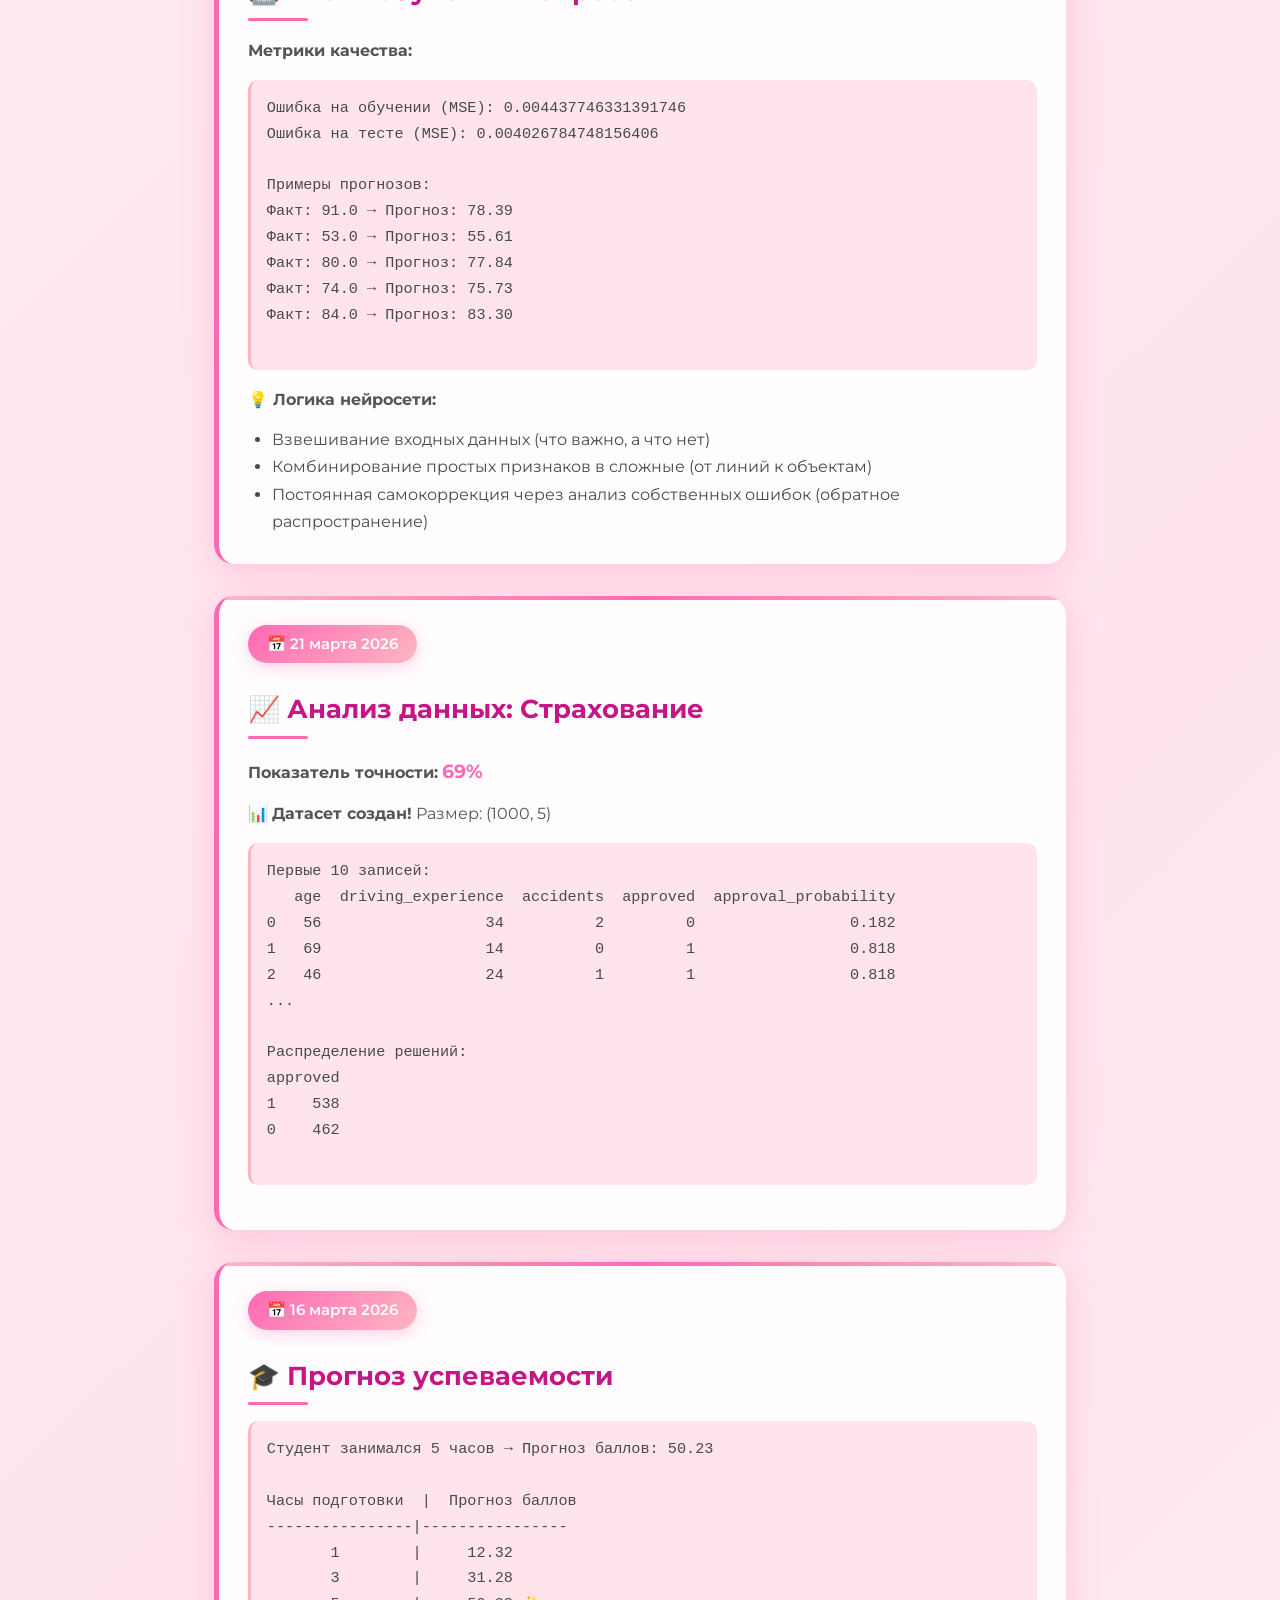
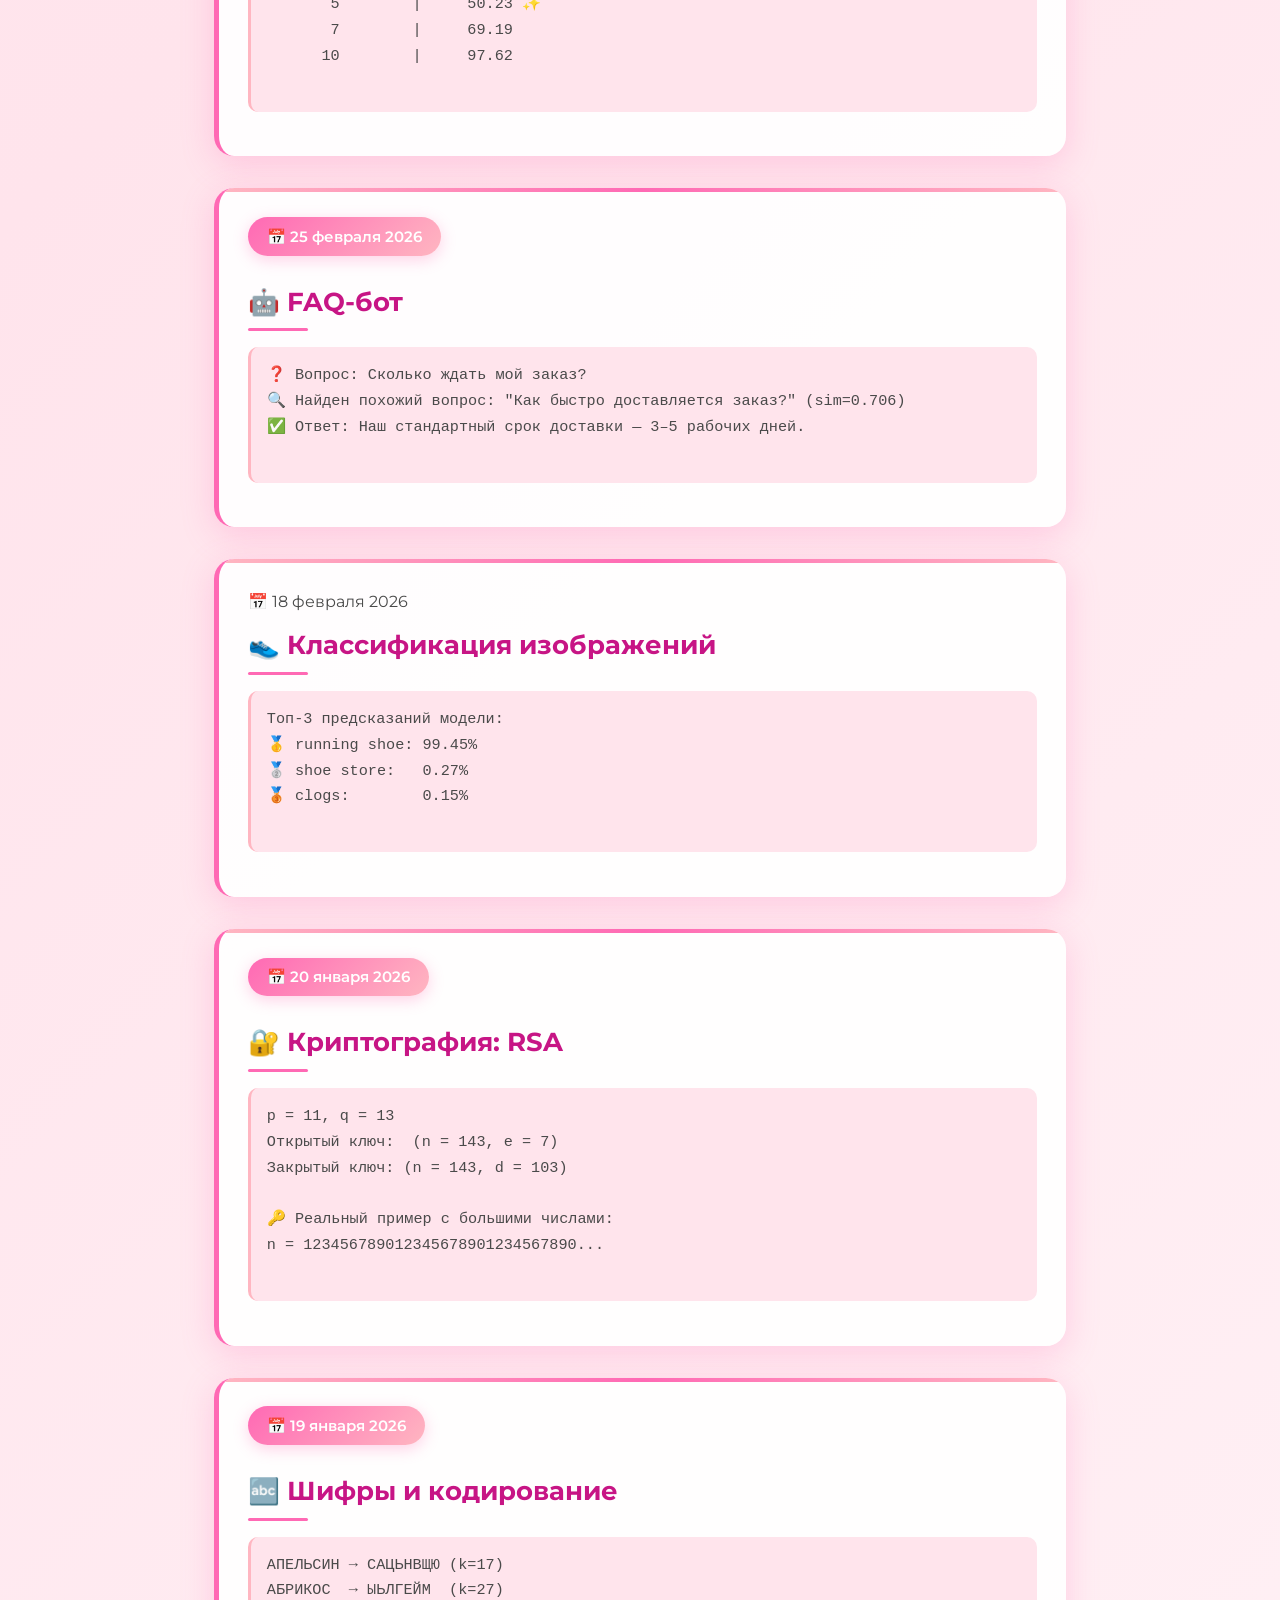
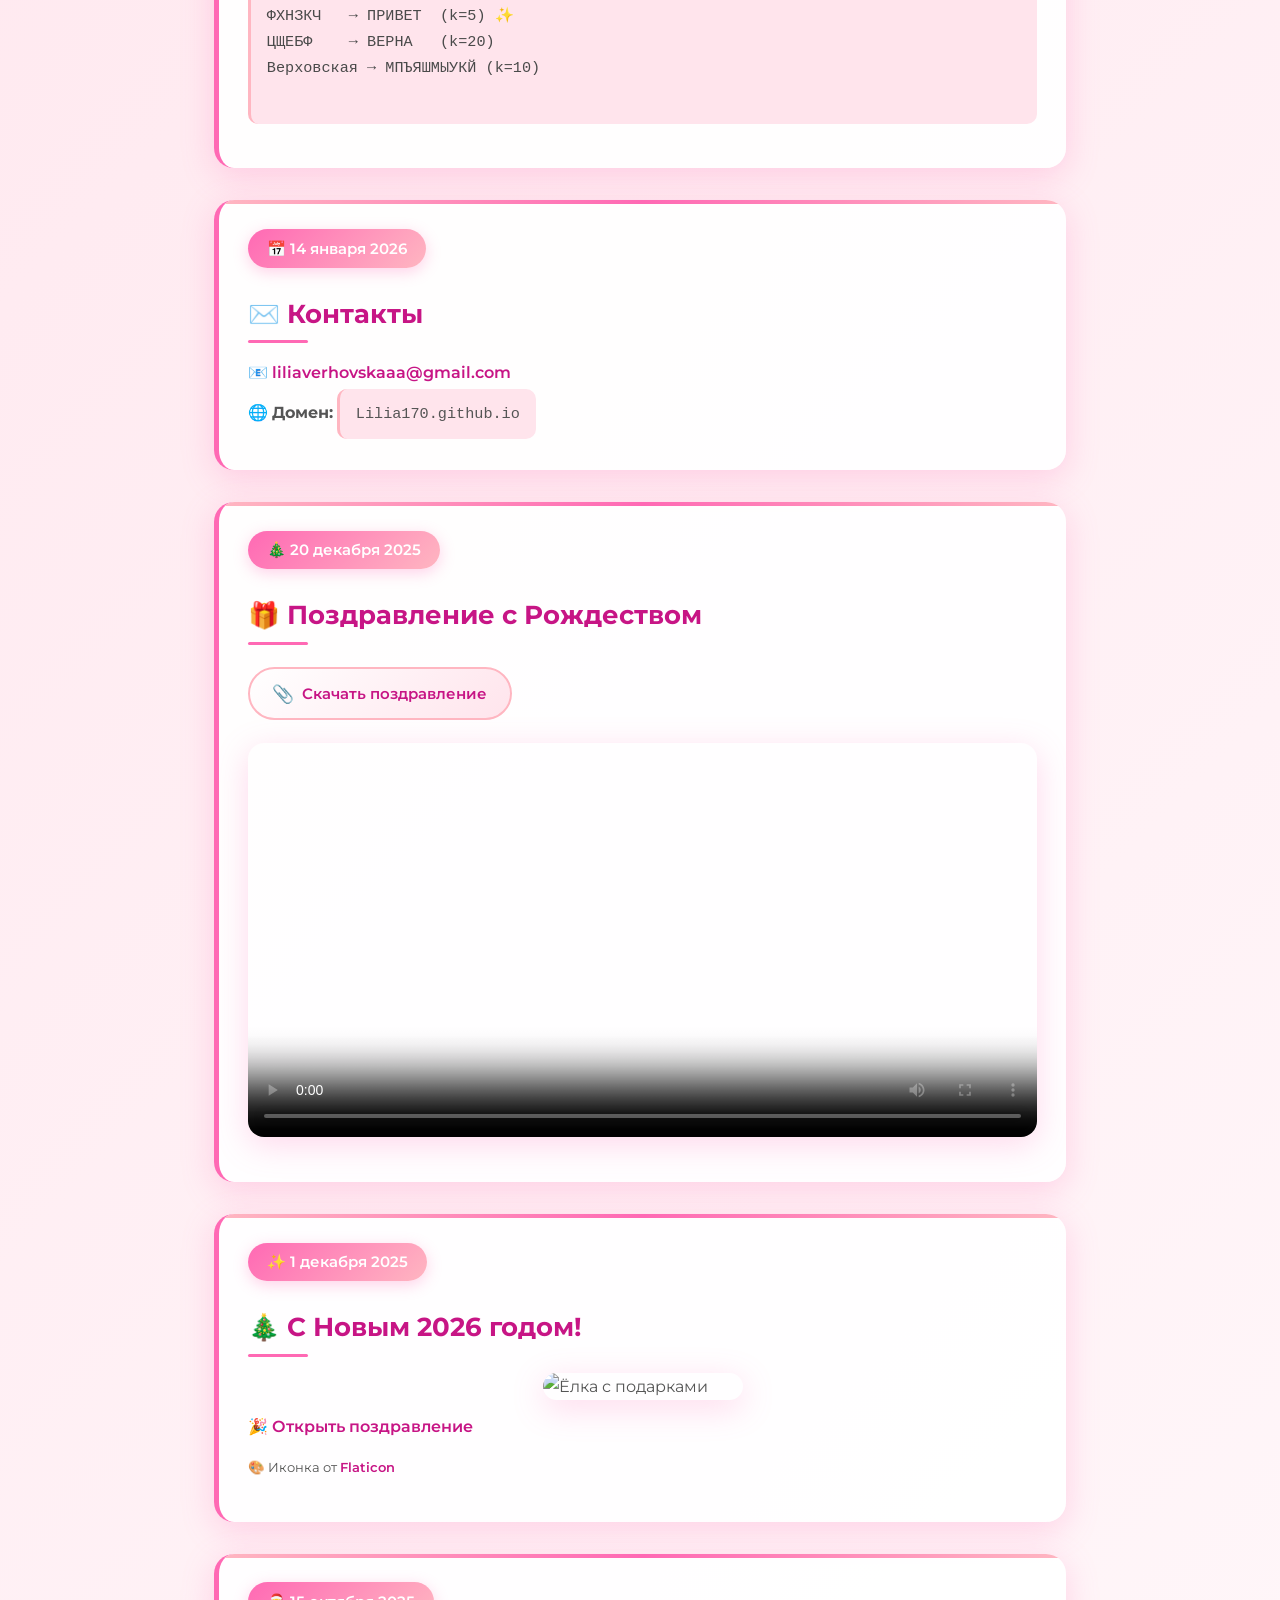
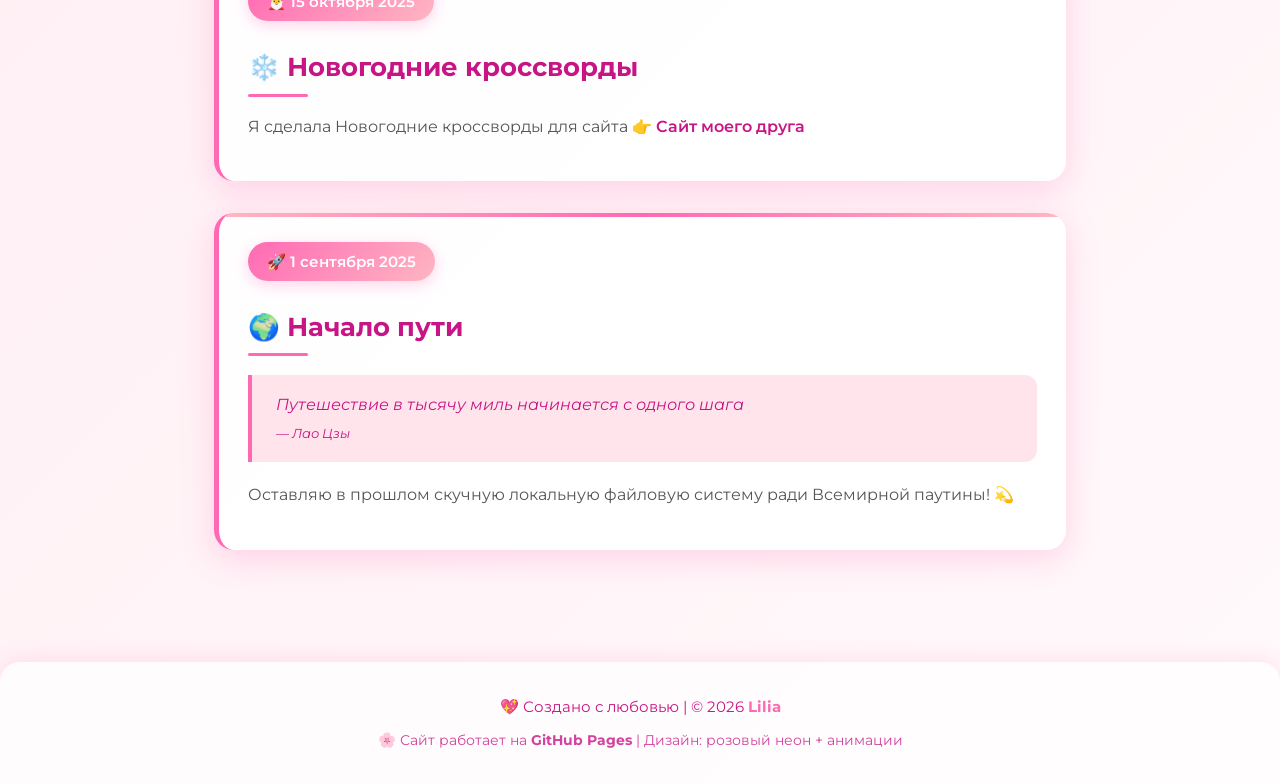
==== commit 088b5724: "Update index.html" ====
--- a/index.html
+++ b/index.html
@@ -469,7 +469,7 @@
 <article class="post">
       <span class="post-date">📅 26 мая 2026</span>
      <h2>Таблицы.25</h2>
-  <p> <a href="Без имени 25.odt">Без имени 25.odt</a><br> </p>
+  <p> <a href="Без имени 25.odt" class="file-link">Без имени 25.odt</a><br> </p>
 </article>
 
     
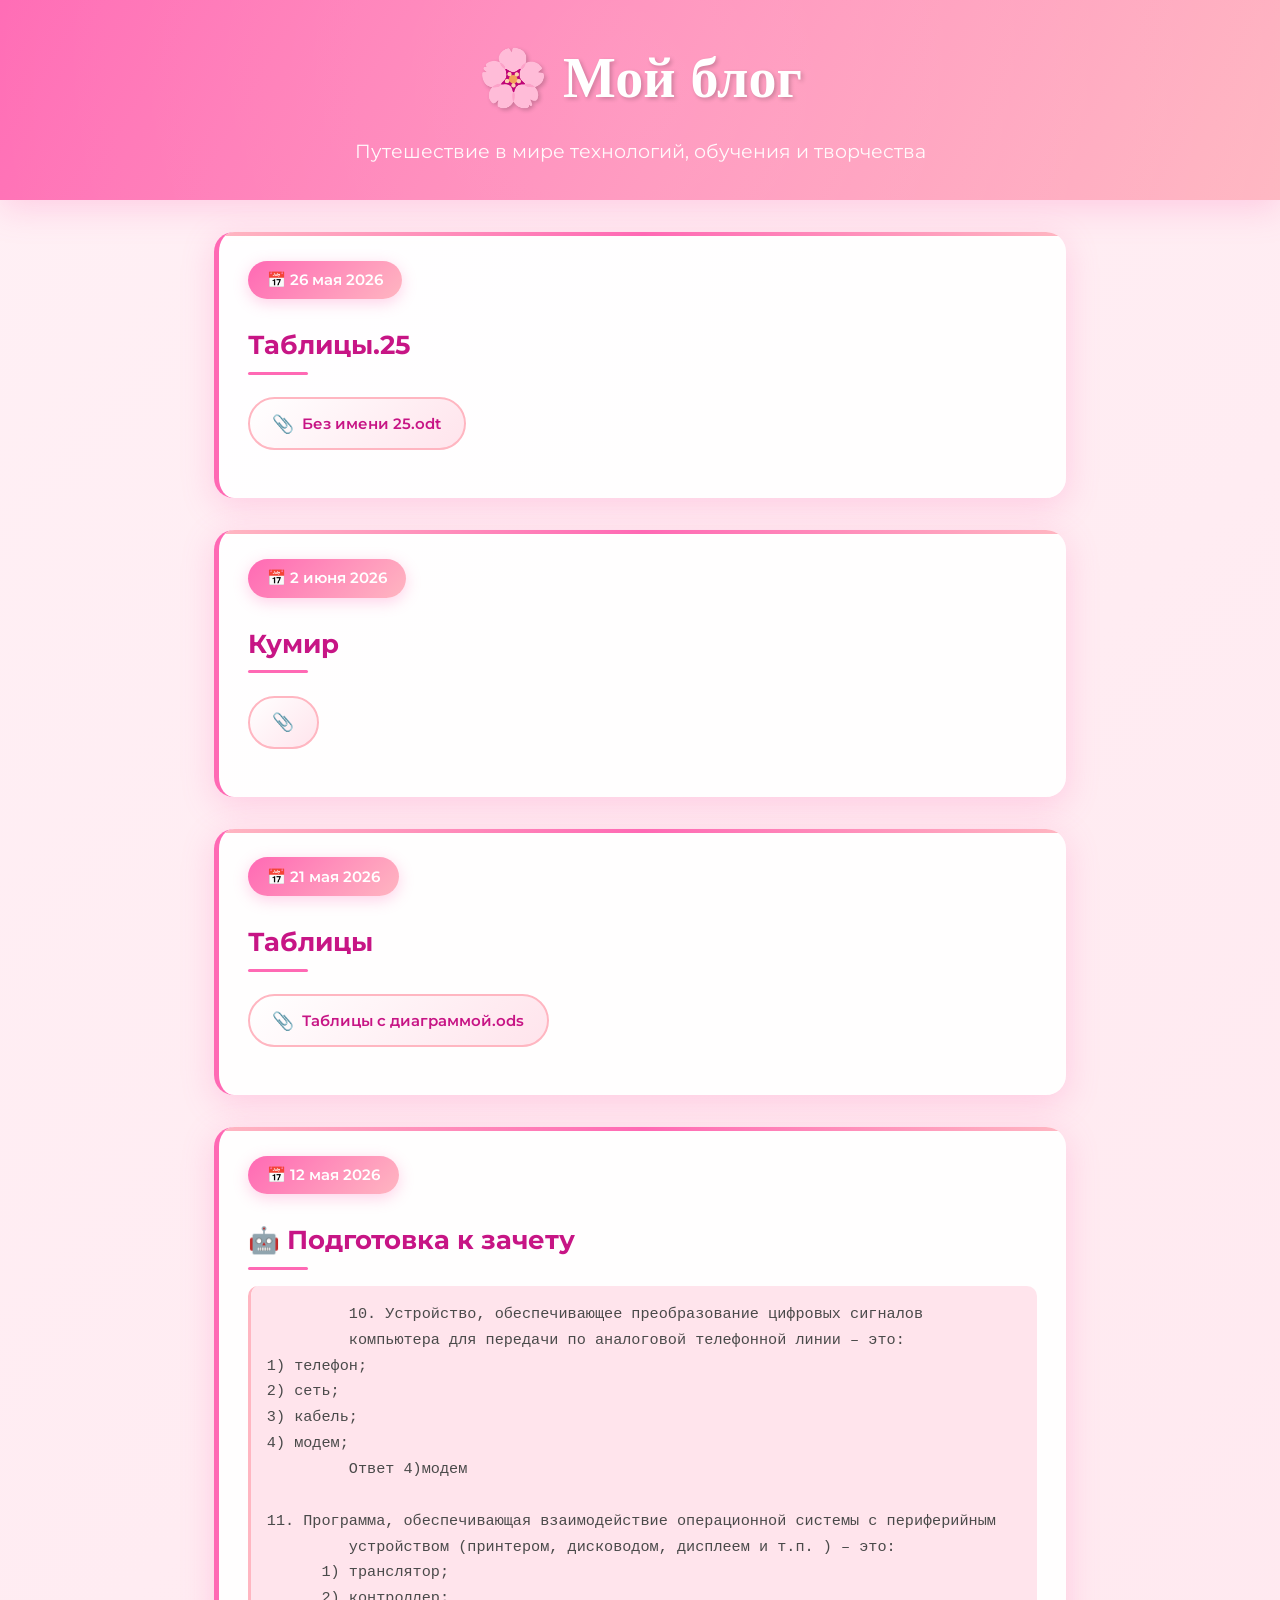
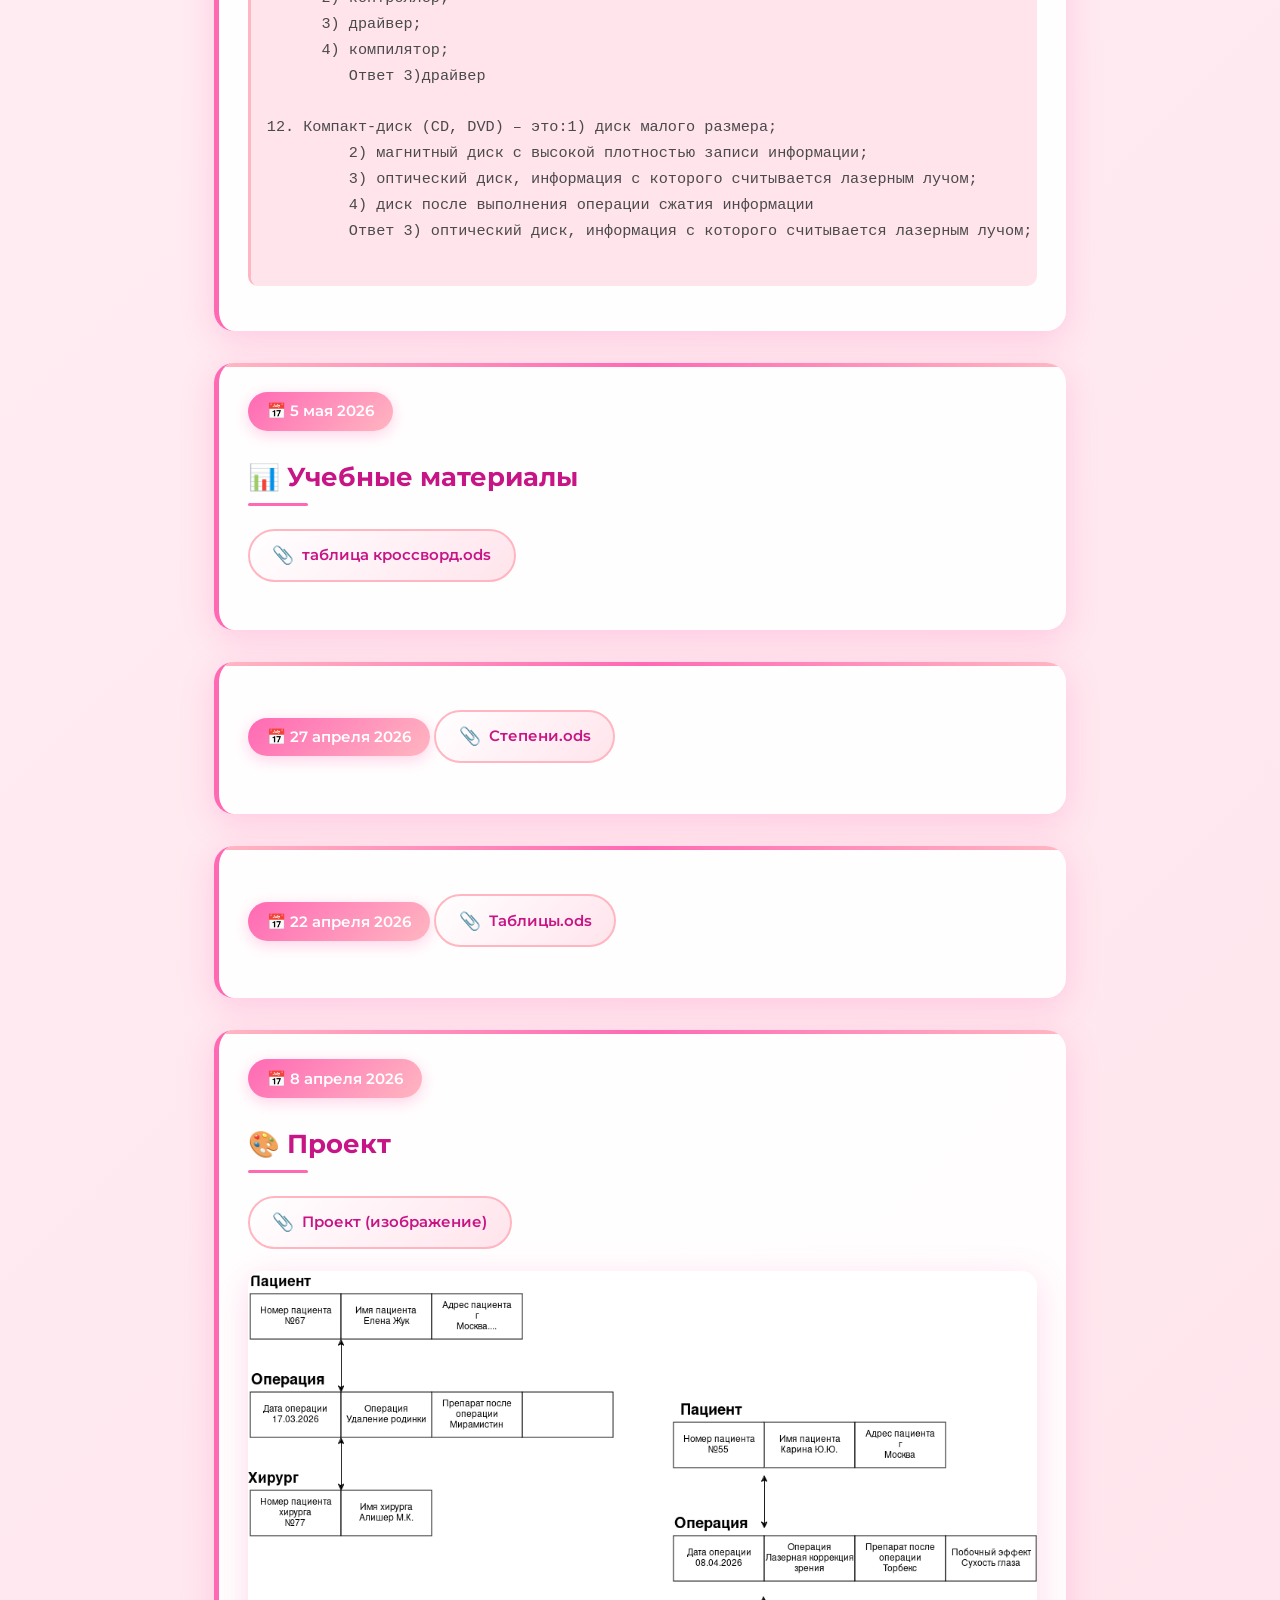
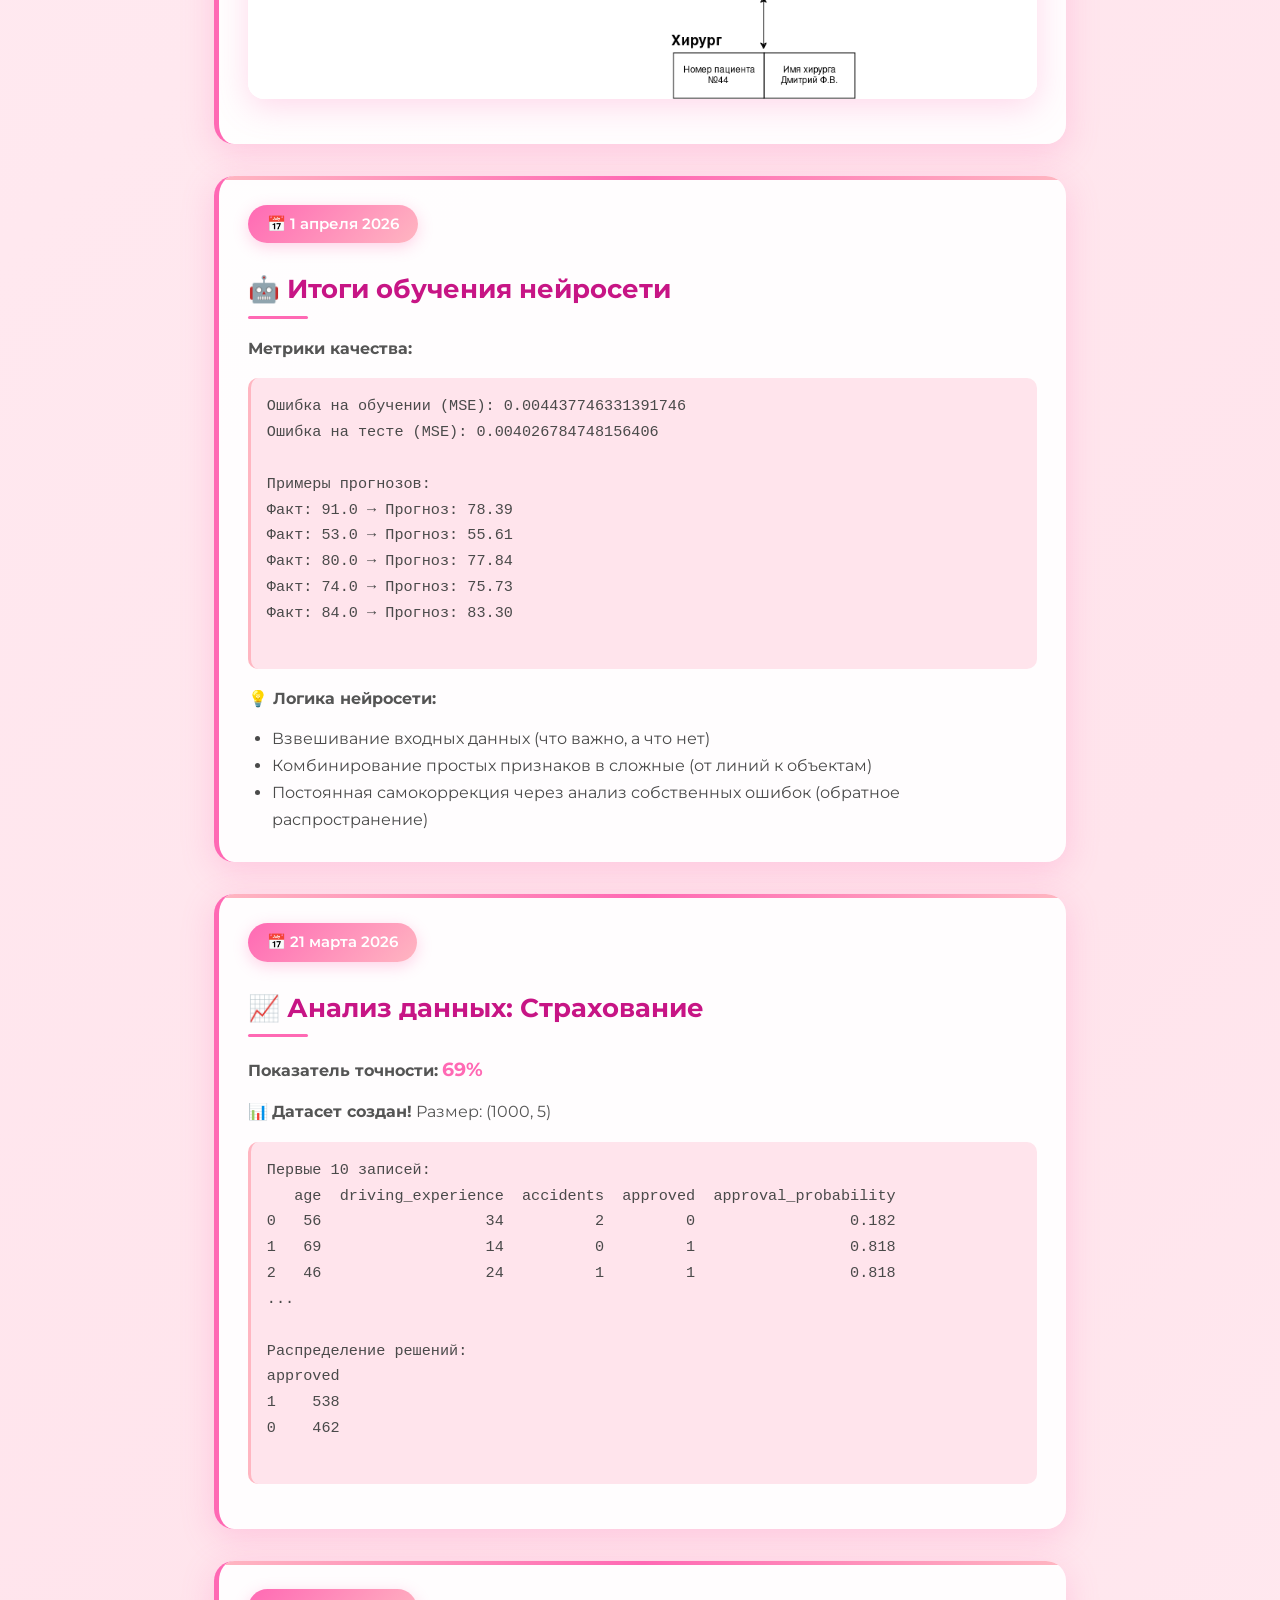
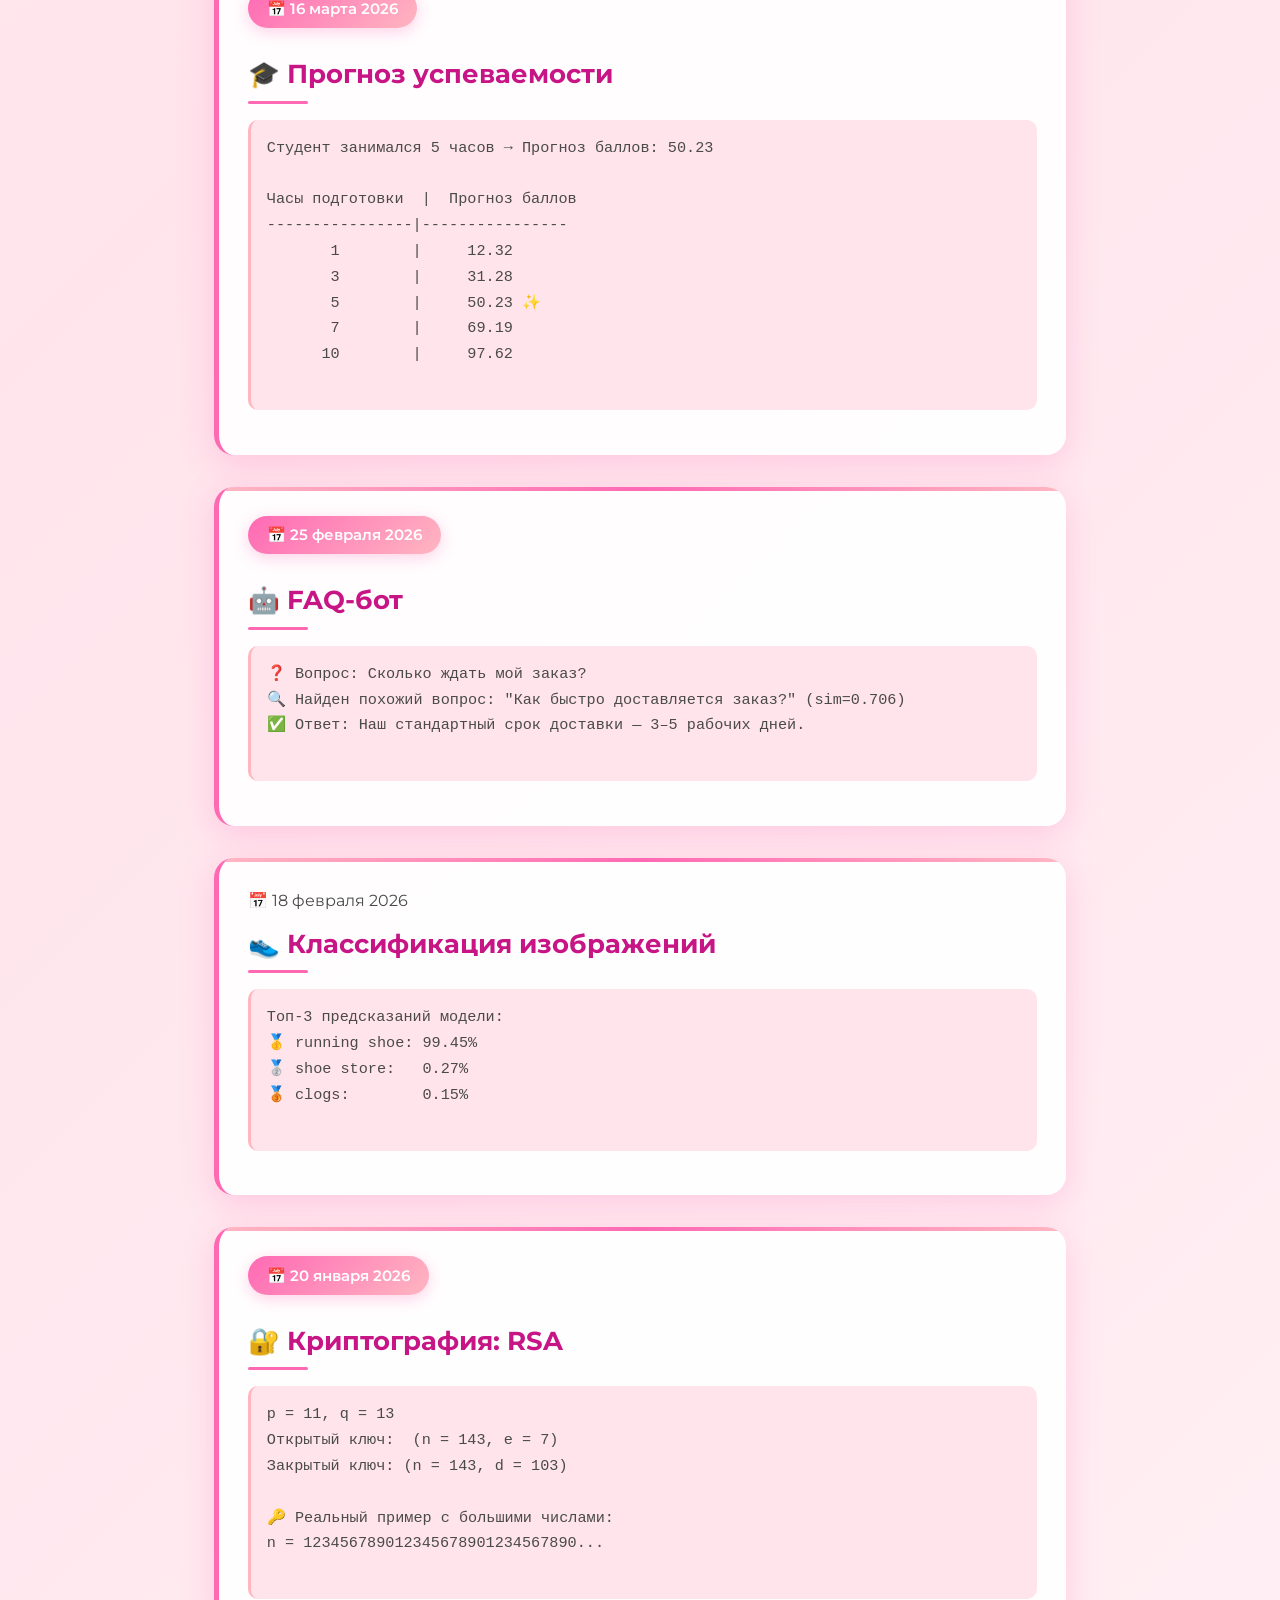
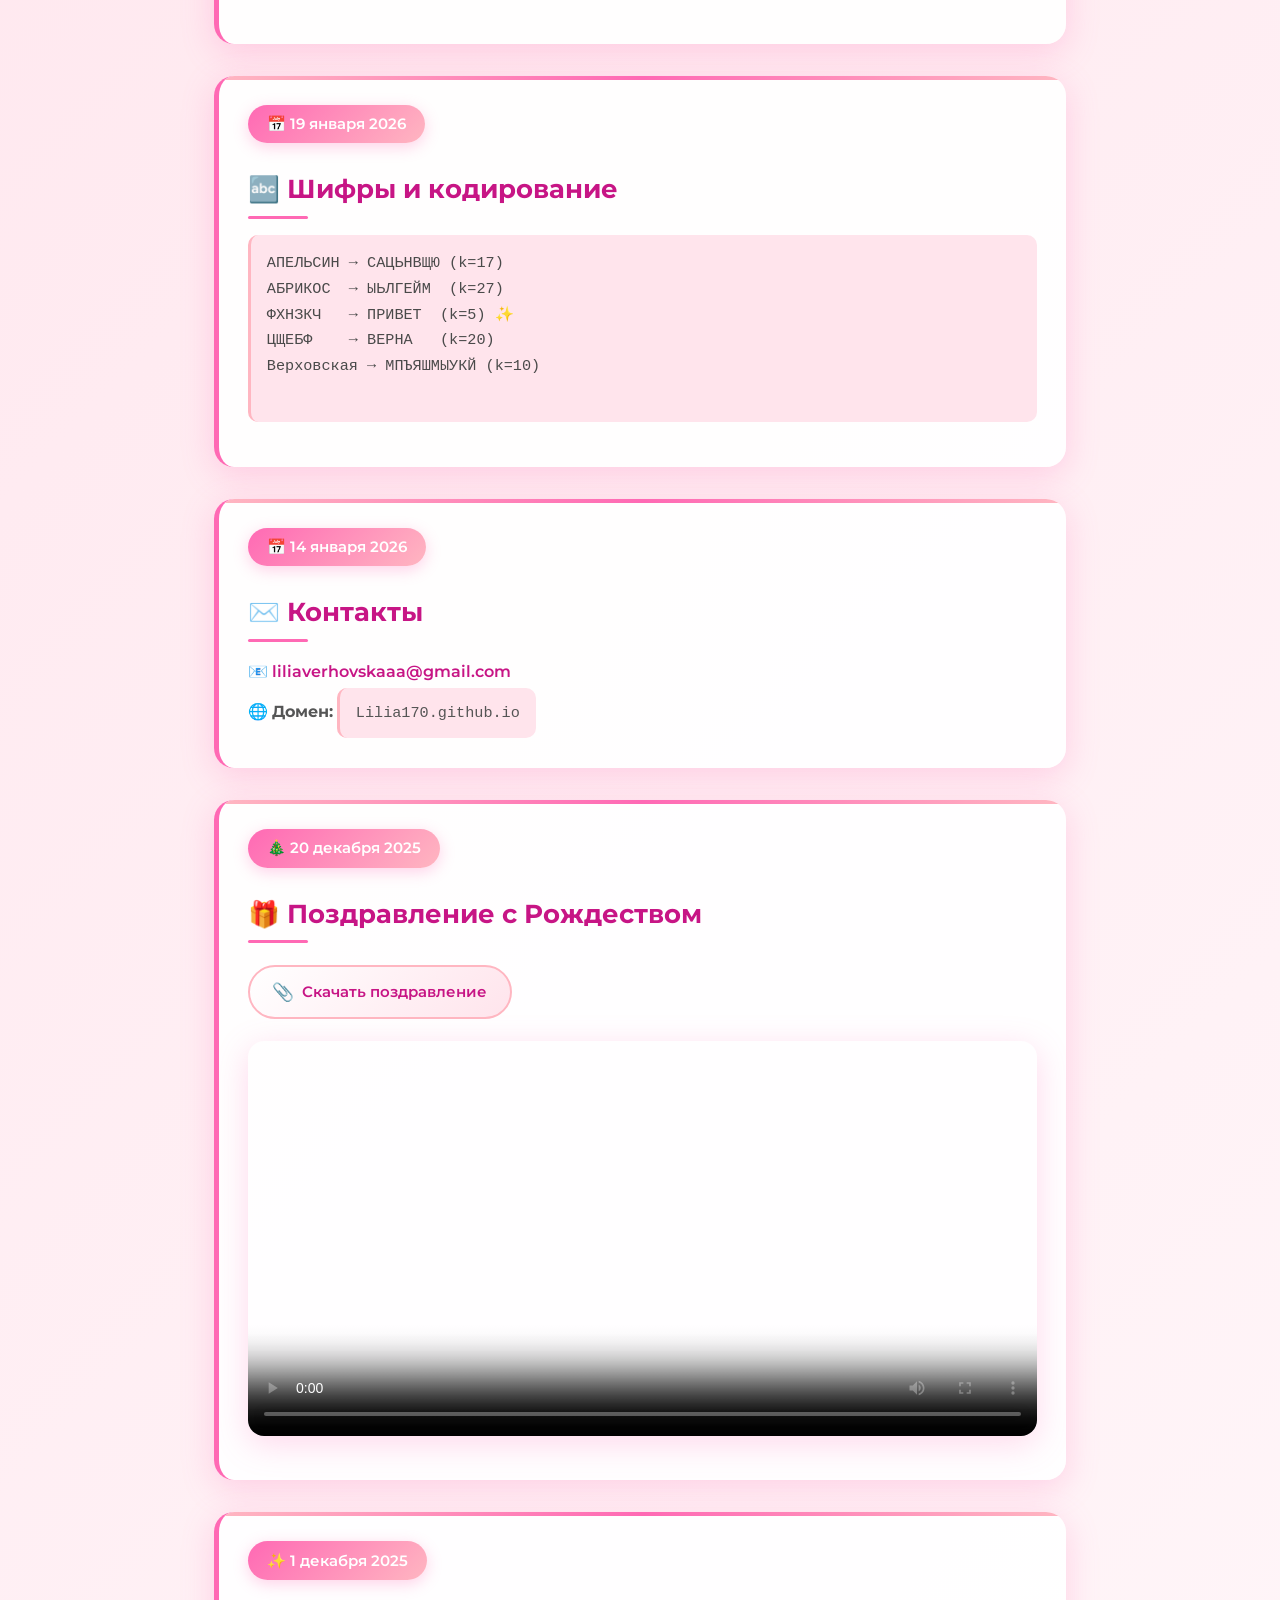
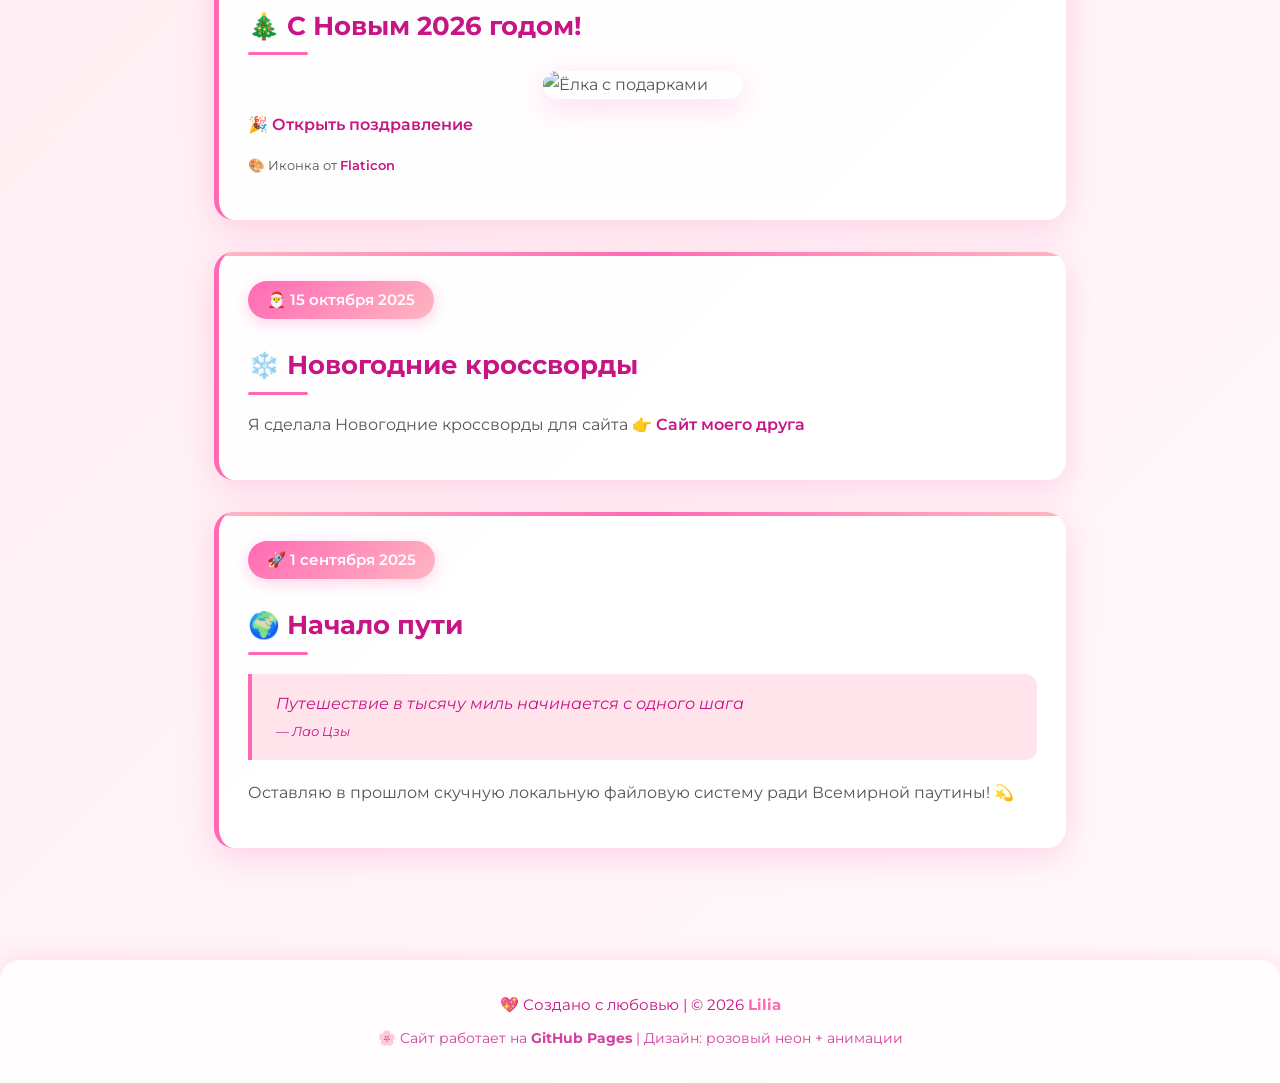
==== commit a12d2bf8: "Update index.html" ====
--- a/index.html
+++ b/index.html
@@ -465,12 +465,23 @@
   <!-- Основной контент -->
   <div class="container">
 
+    
+
  <!-- Пост: 26  мая -->
 <article class="post">
       <span class="post-date">📅 26 мая 2026</span>
      <h2>Таблицы.25</h2>
   <p> <a href="Без имени 25.odt" class="file-link">Без имени 25.odt</a><br> </p>
 </article>
+
+ <!-- Пост: 2 июня-->
+<article class="post">
+      <span class="post-date">📅 2 июня 2026</span>
+     <h2>Кумир</h2>
+  <p> <a href="" class="file-link"></a><br> </p>
+</article>
+
+
 
     
  <!-- Пост: 21  мая -->
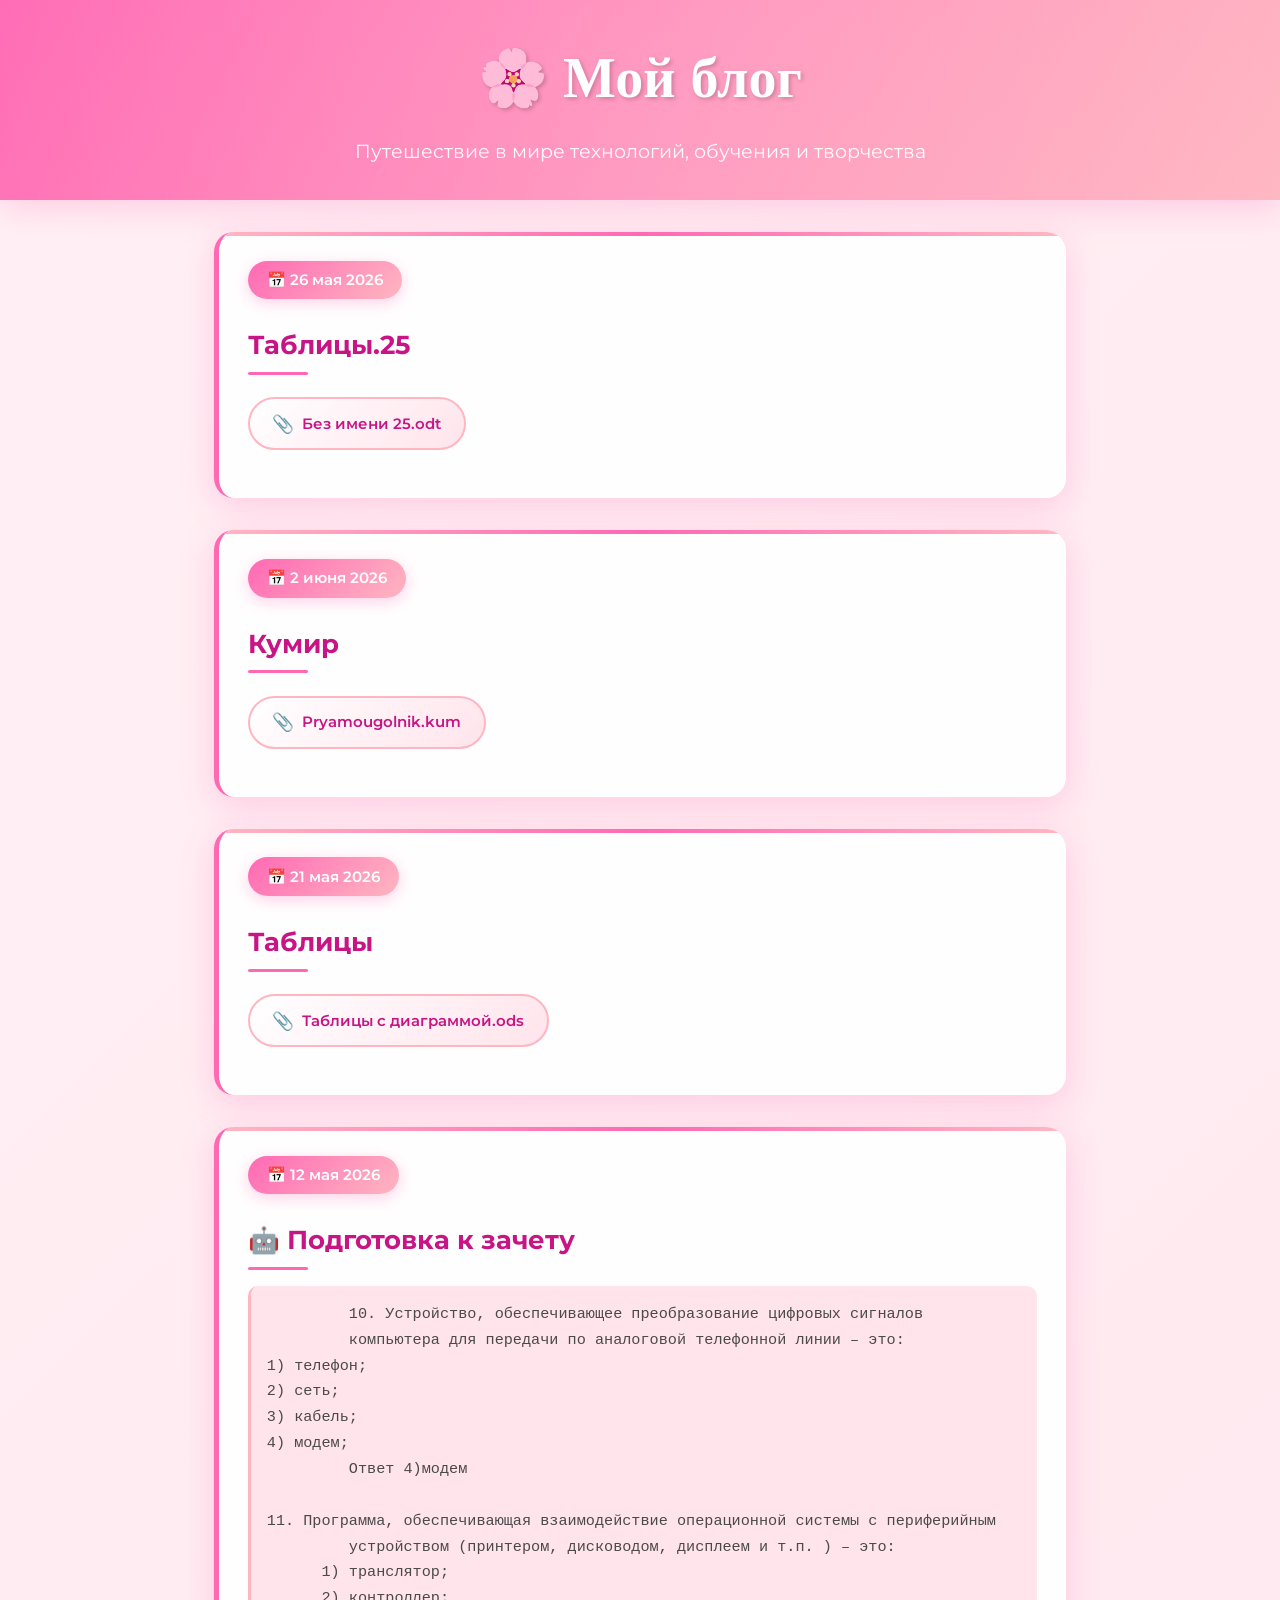
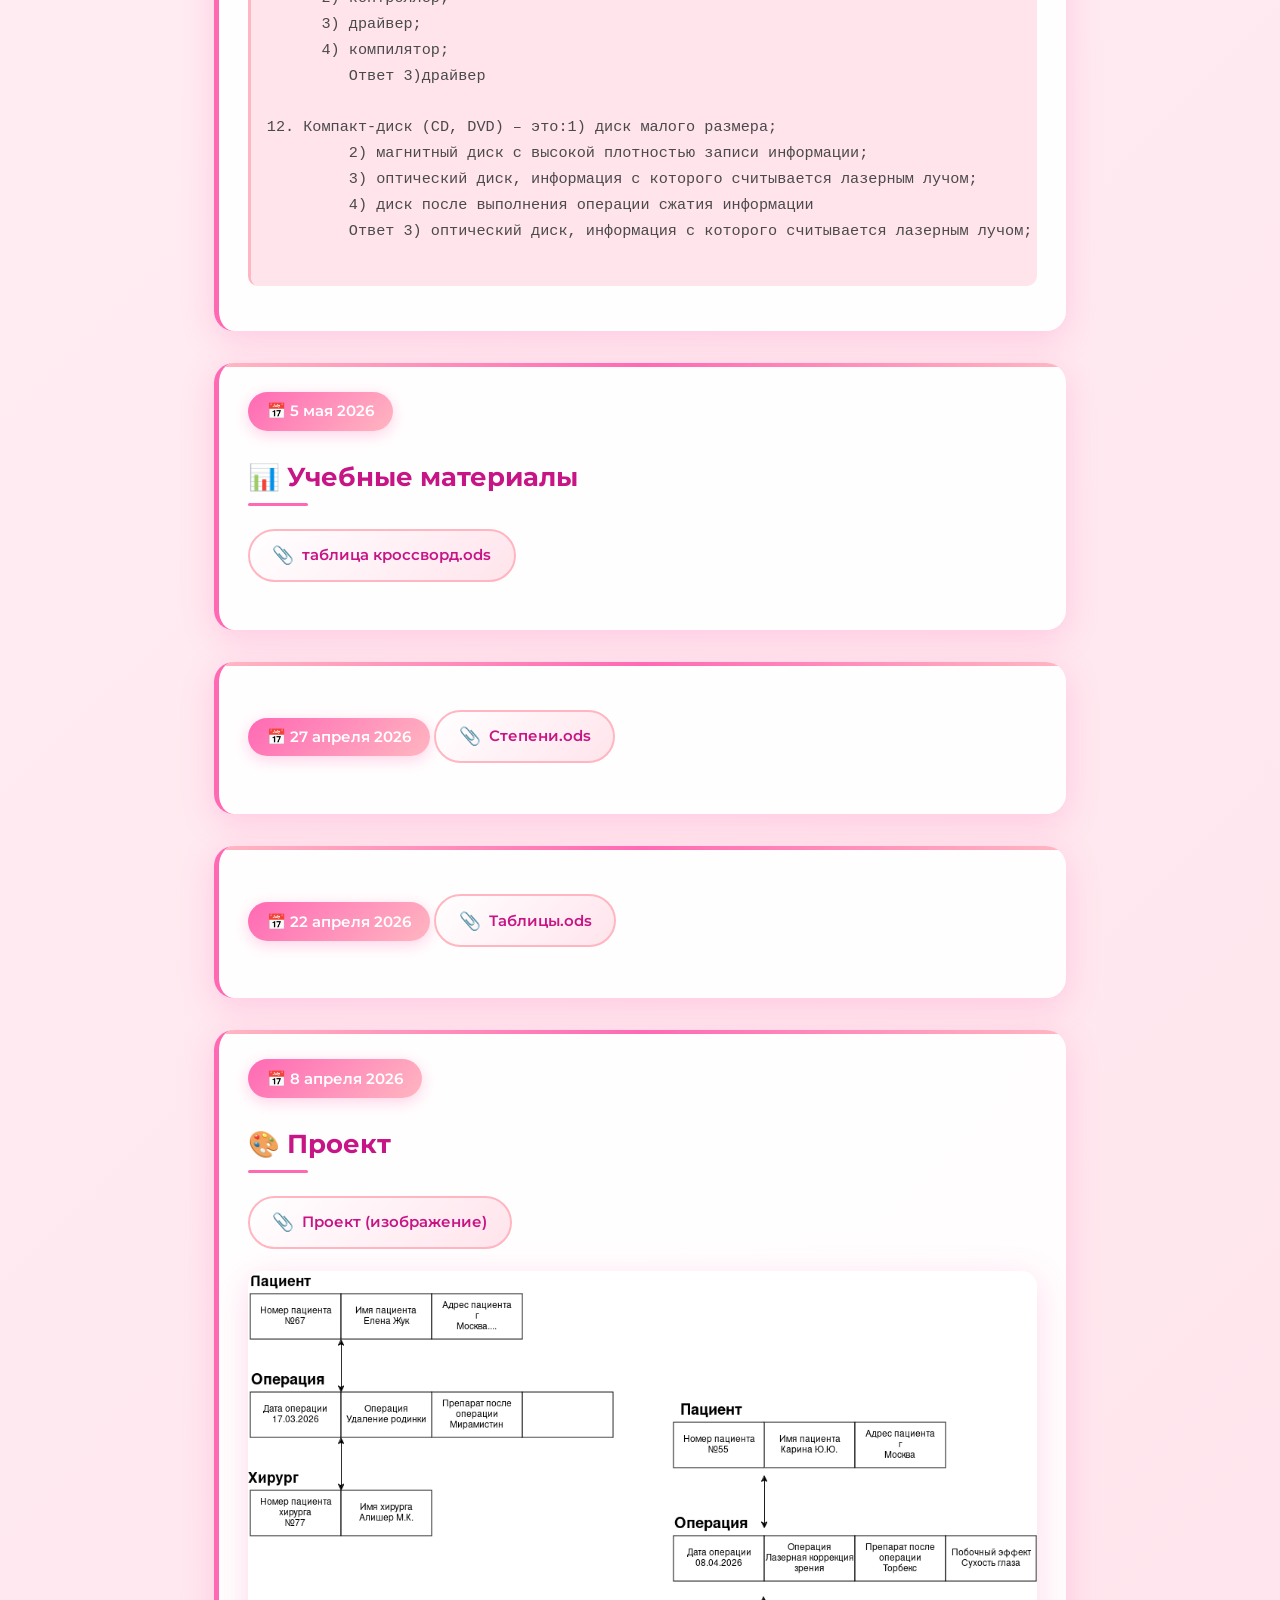
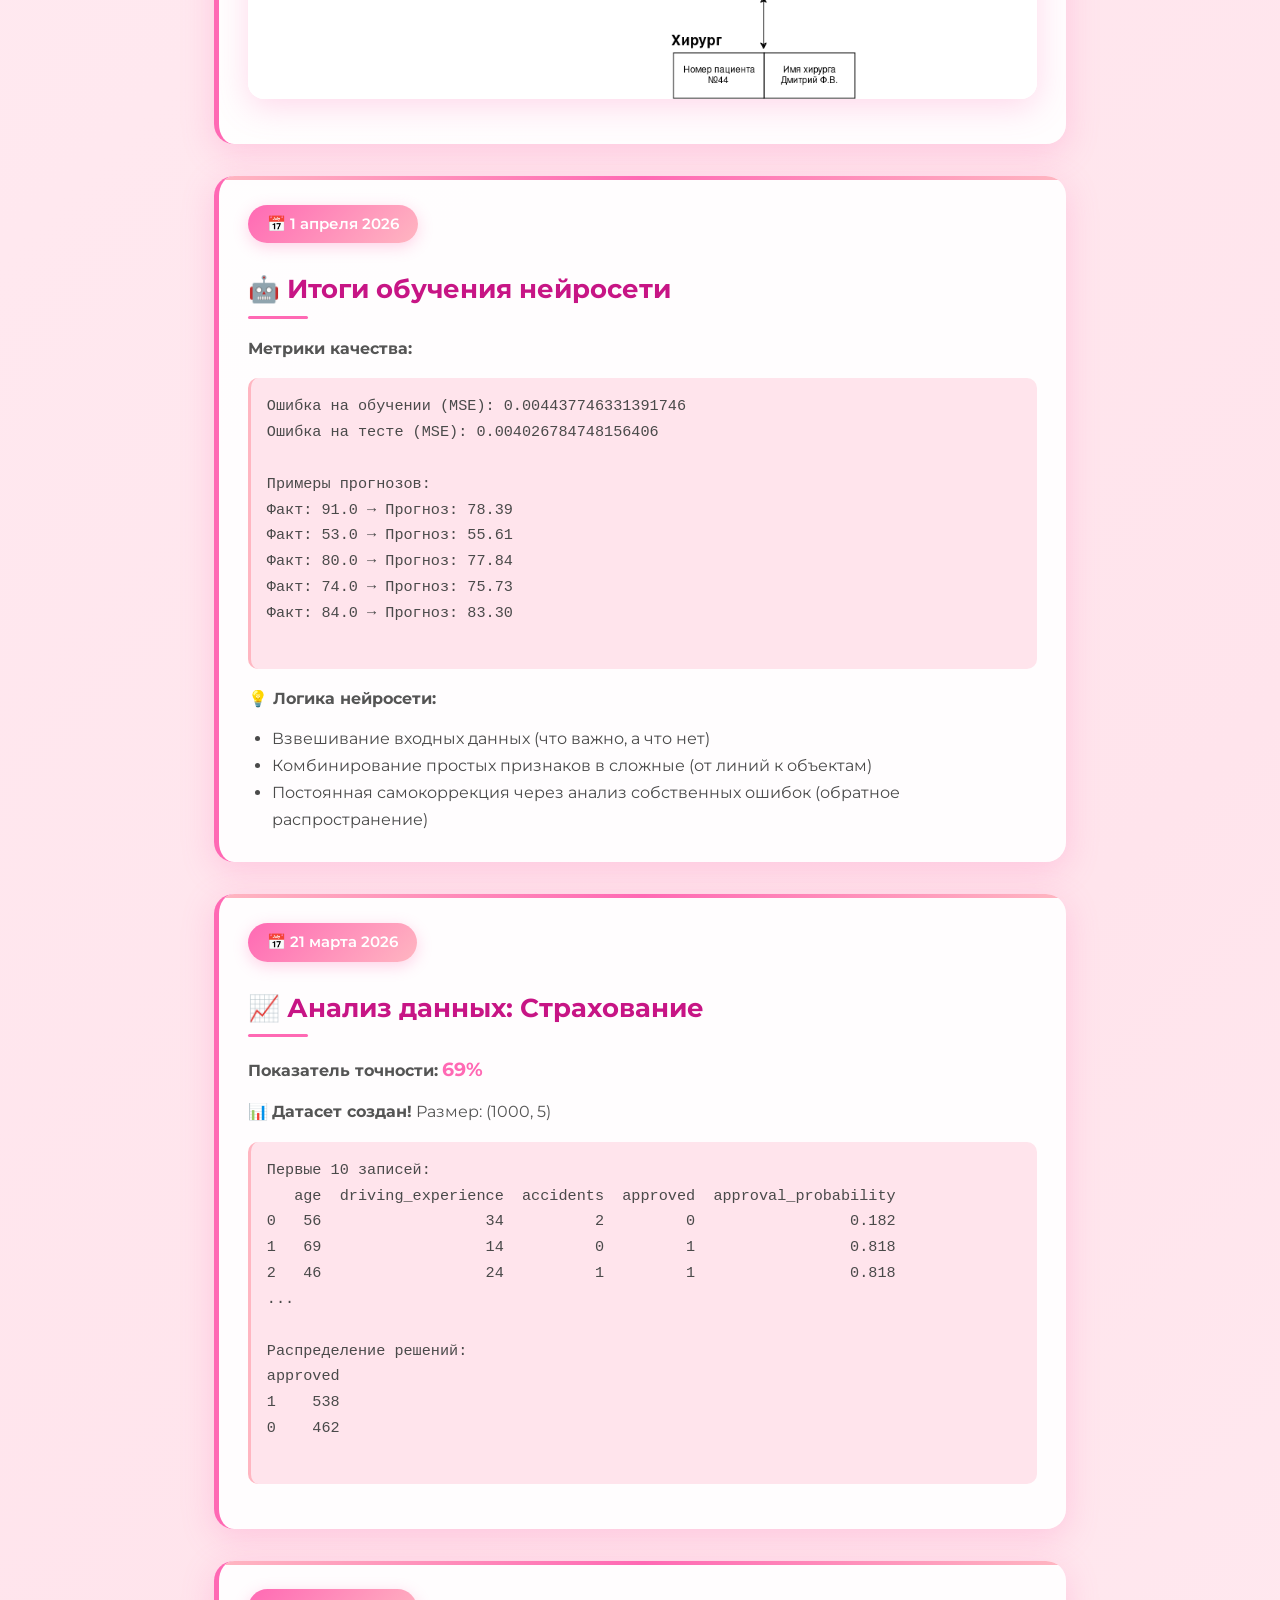
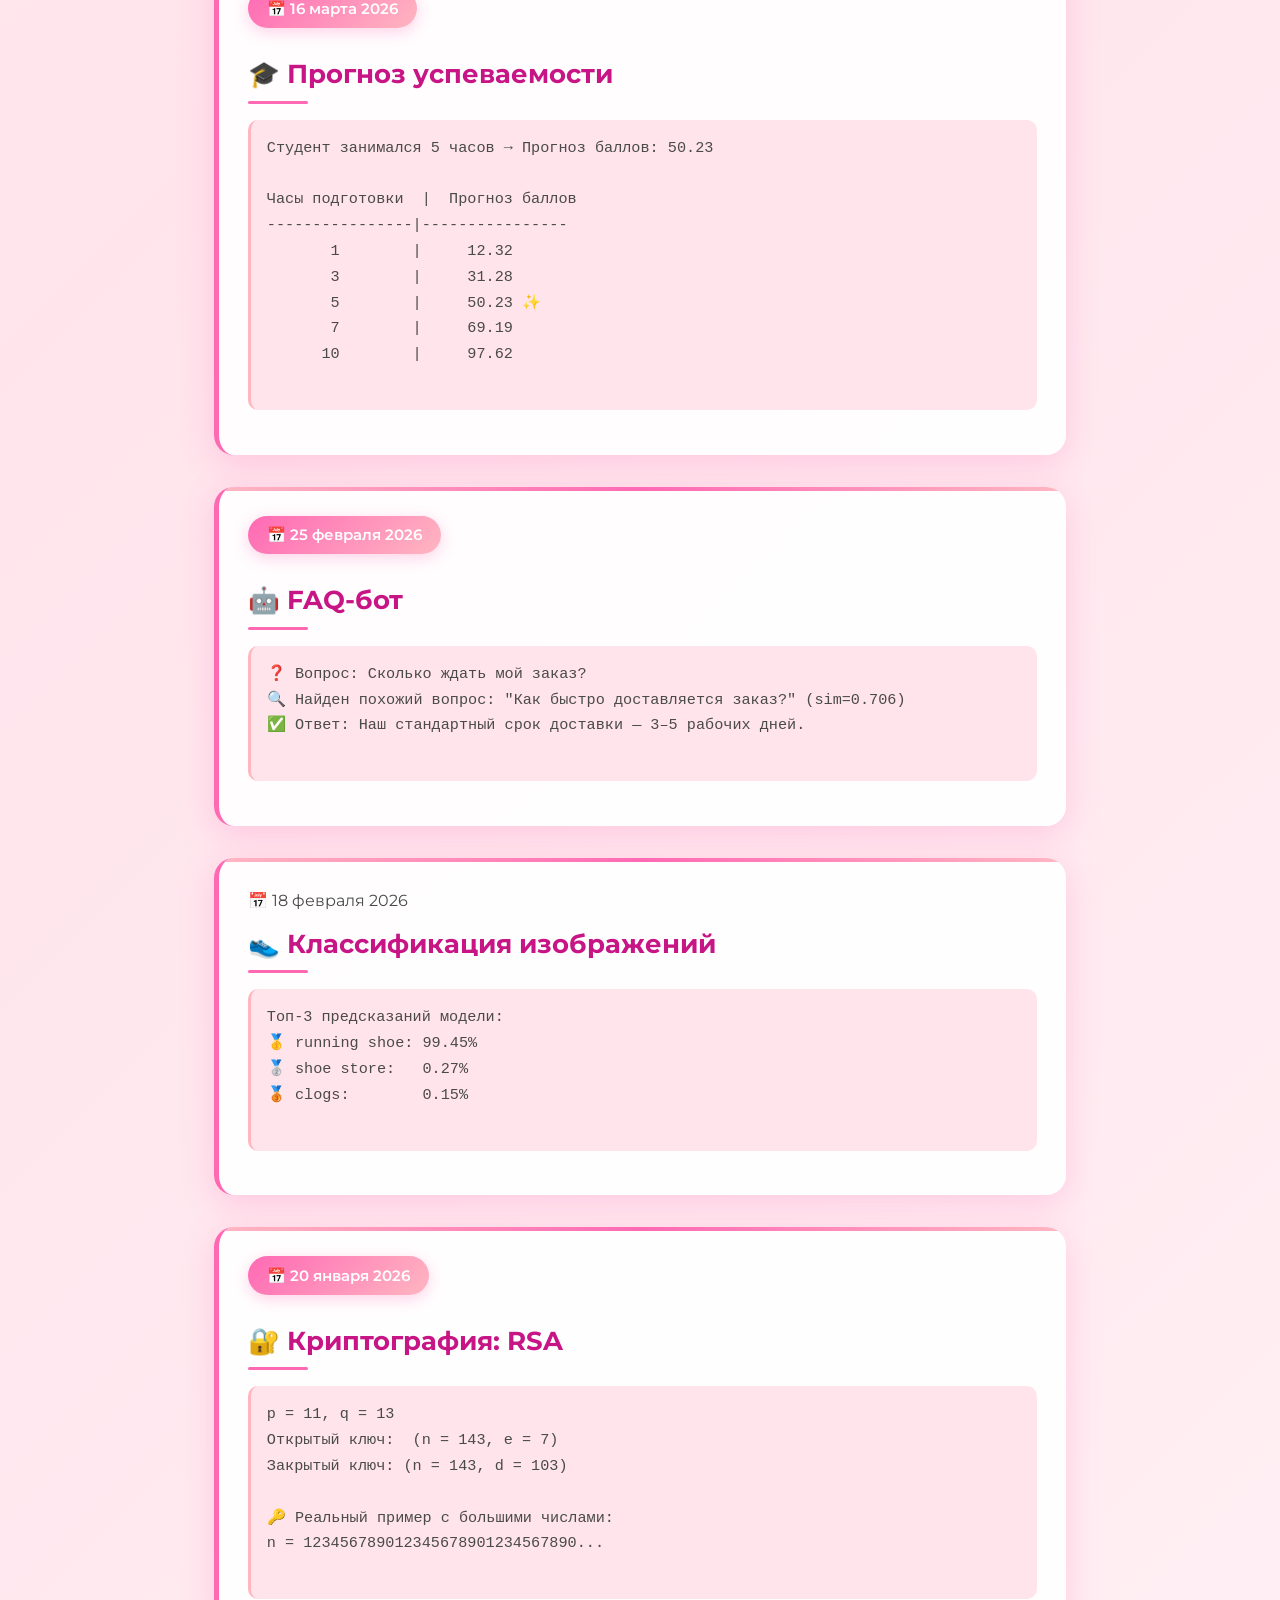
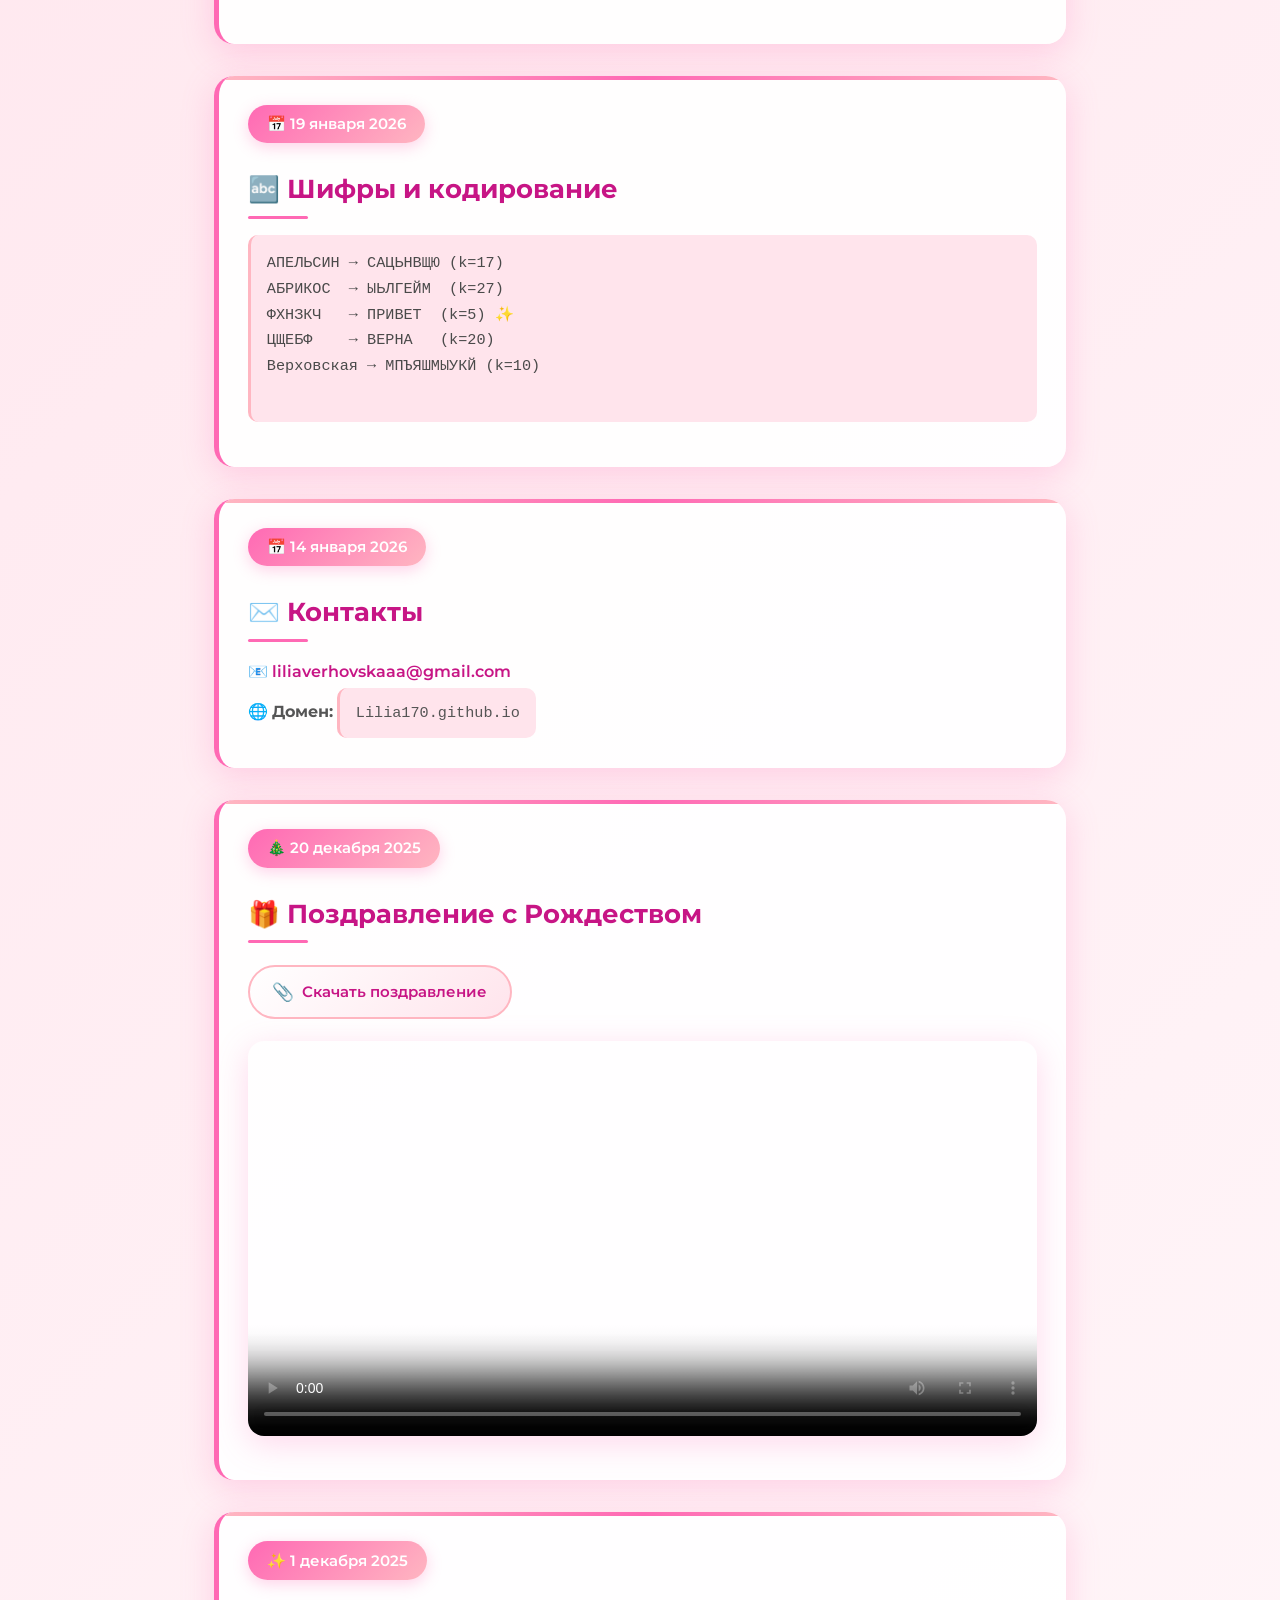
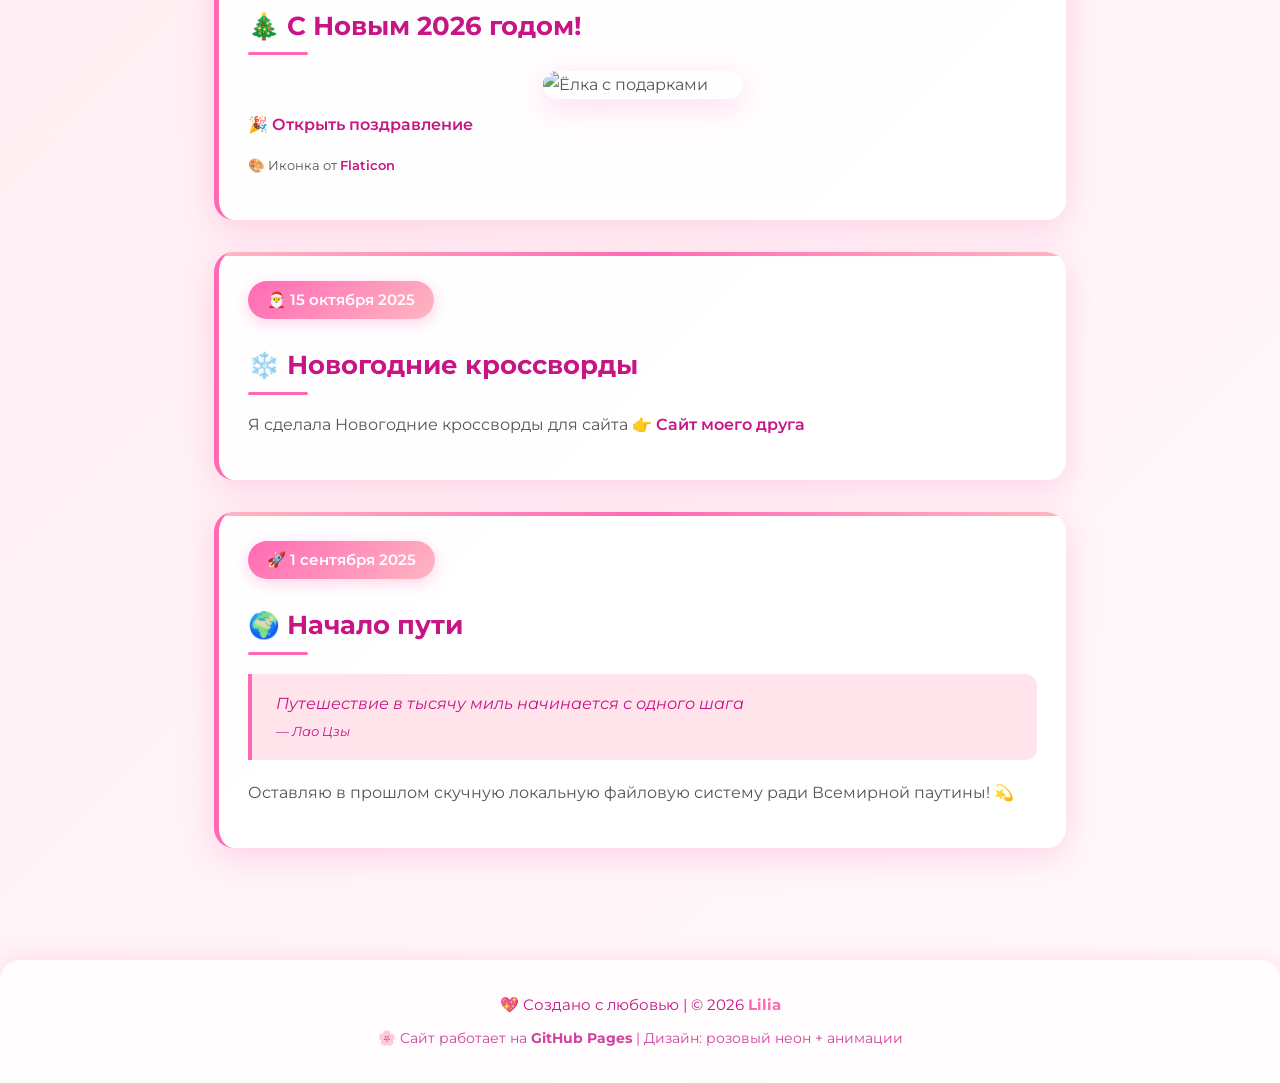
==== commit 9f8bc841: "Update index.html" ====
--- a/index.html
+++ b/index.html
@@ -478,7 +478,7 @@
 <article class="post">
       <span class="post-date">📅 2 июня 2026</span>
      <h2>Кумир</h2>
-  <p> <a href="" class="file-link"></a><br> </p>
+  <p> <a href="Pryamougolnik.kum" class="file-link">Pryamougolnik.kum</a><br> </p>
 </article>
 
 
